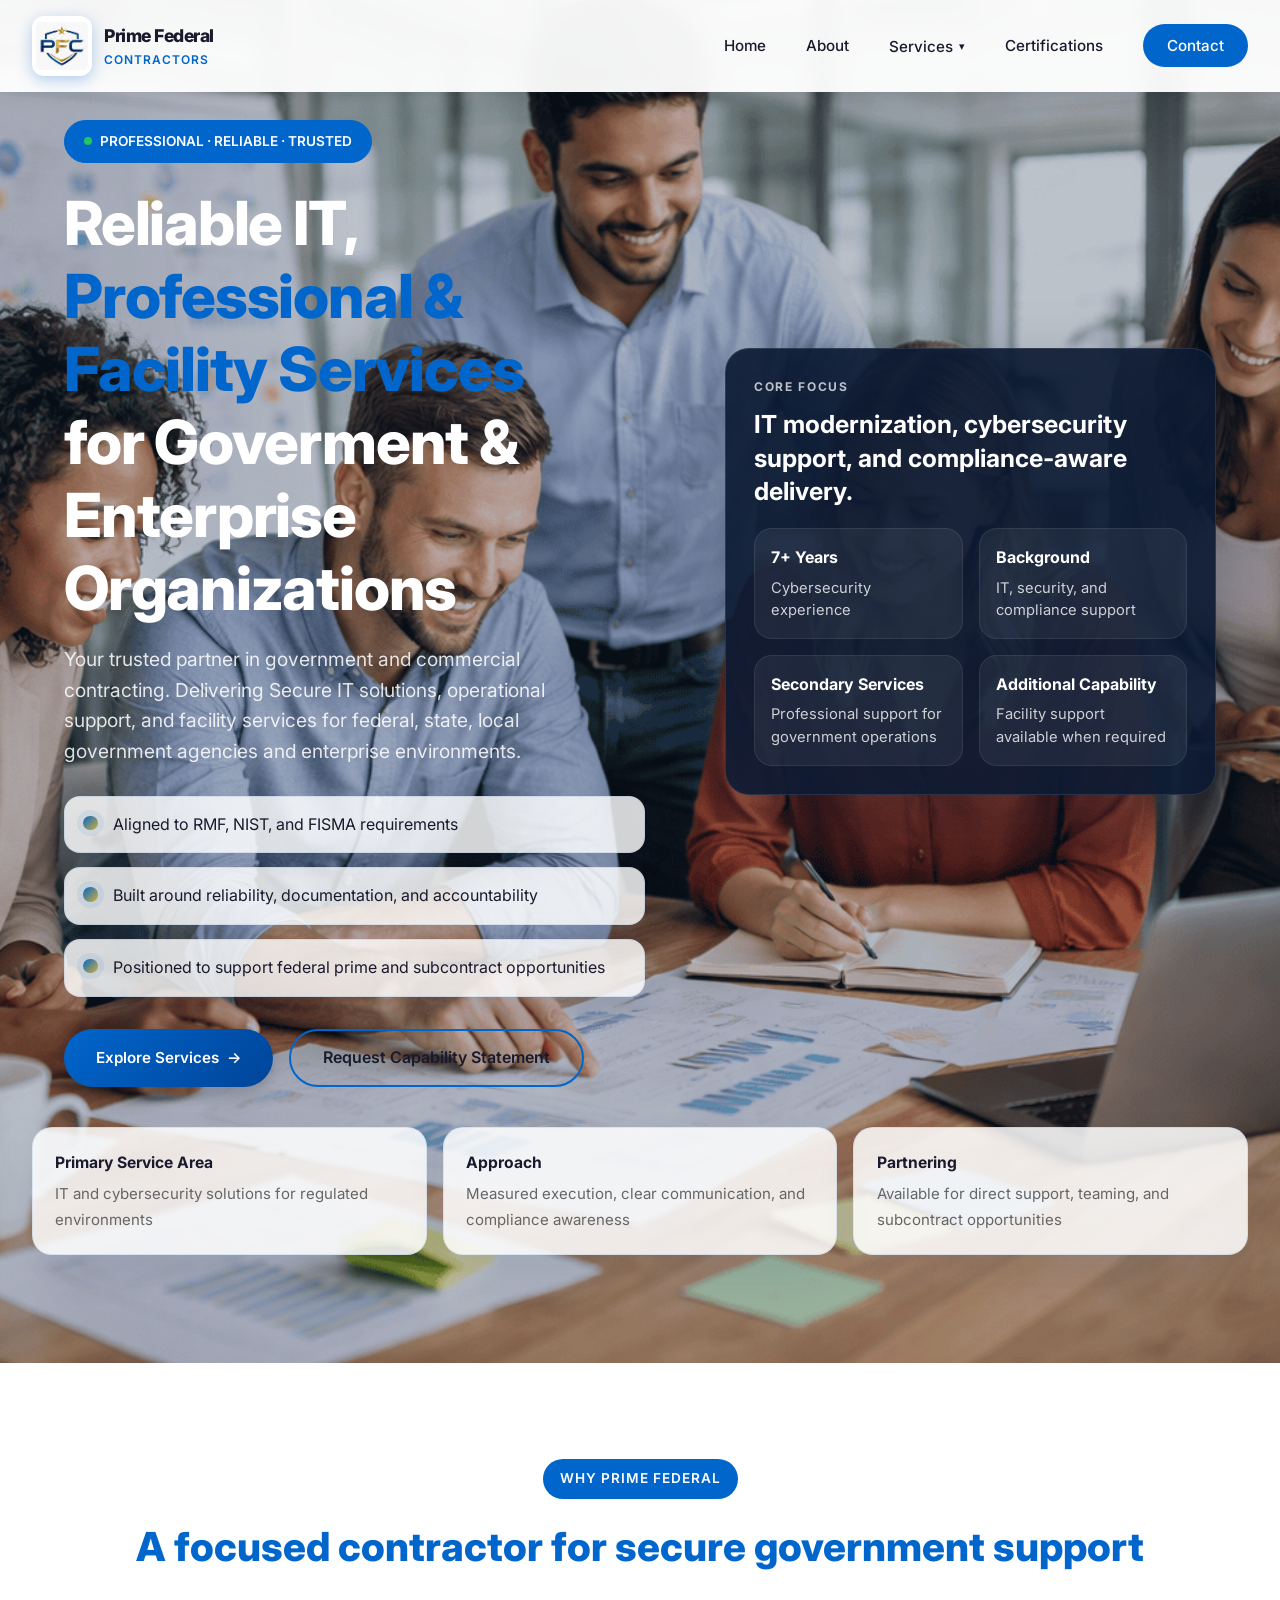
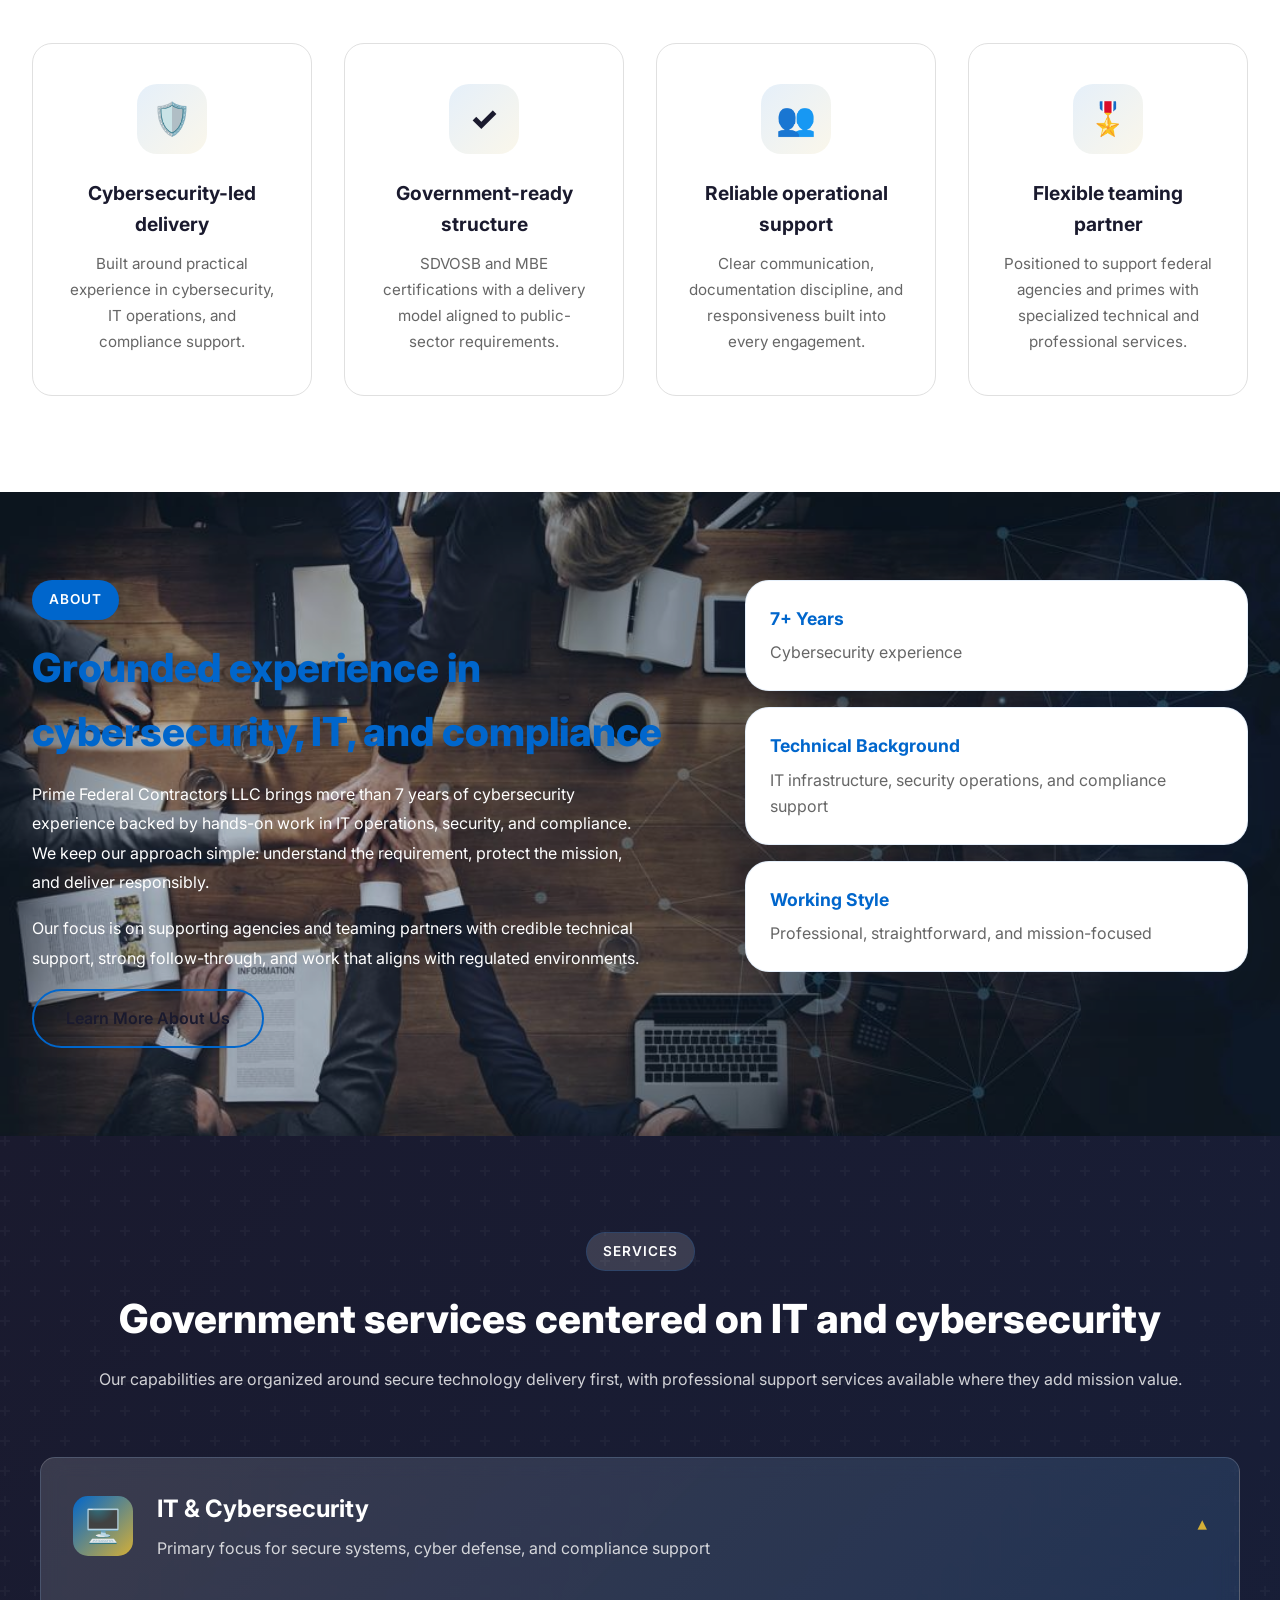
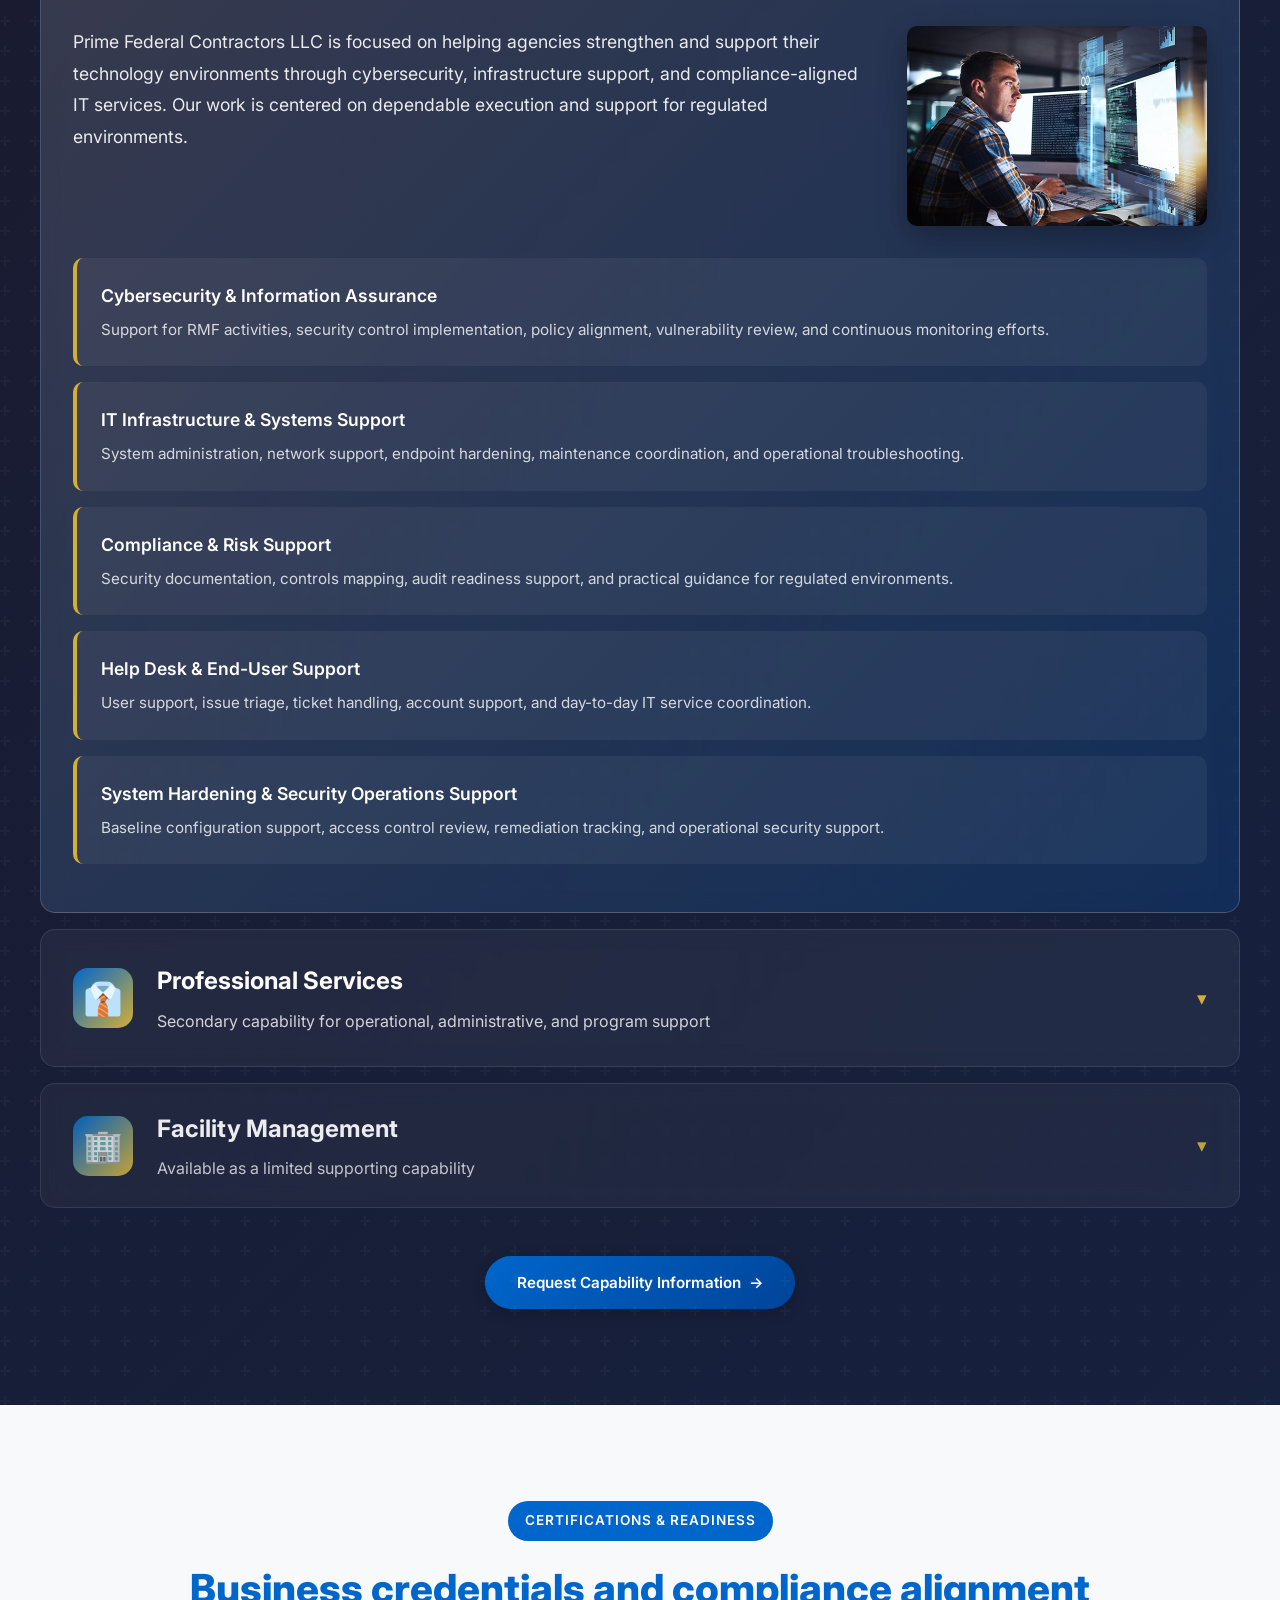
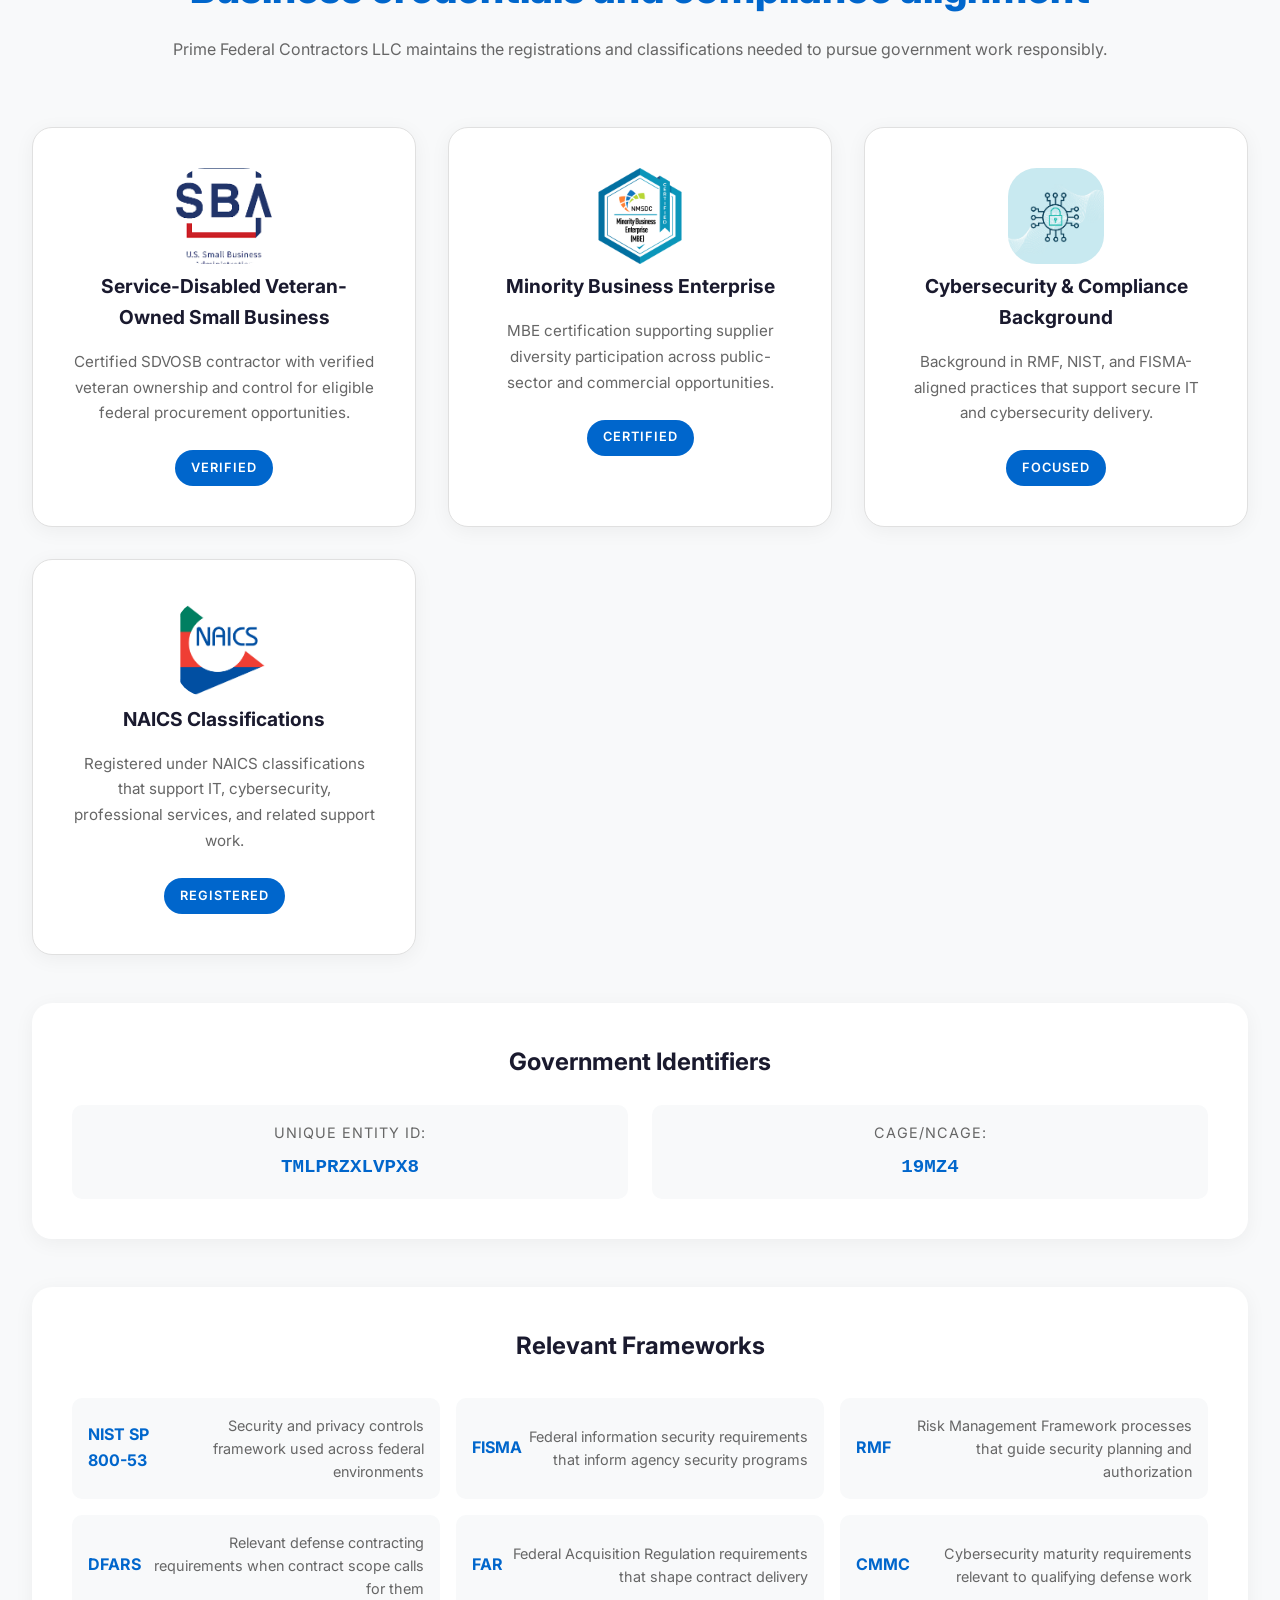
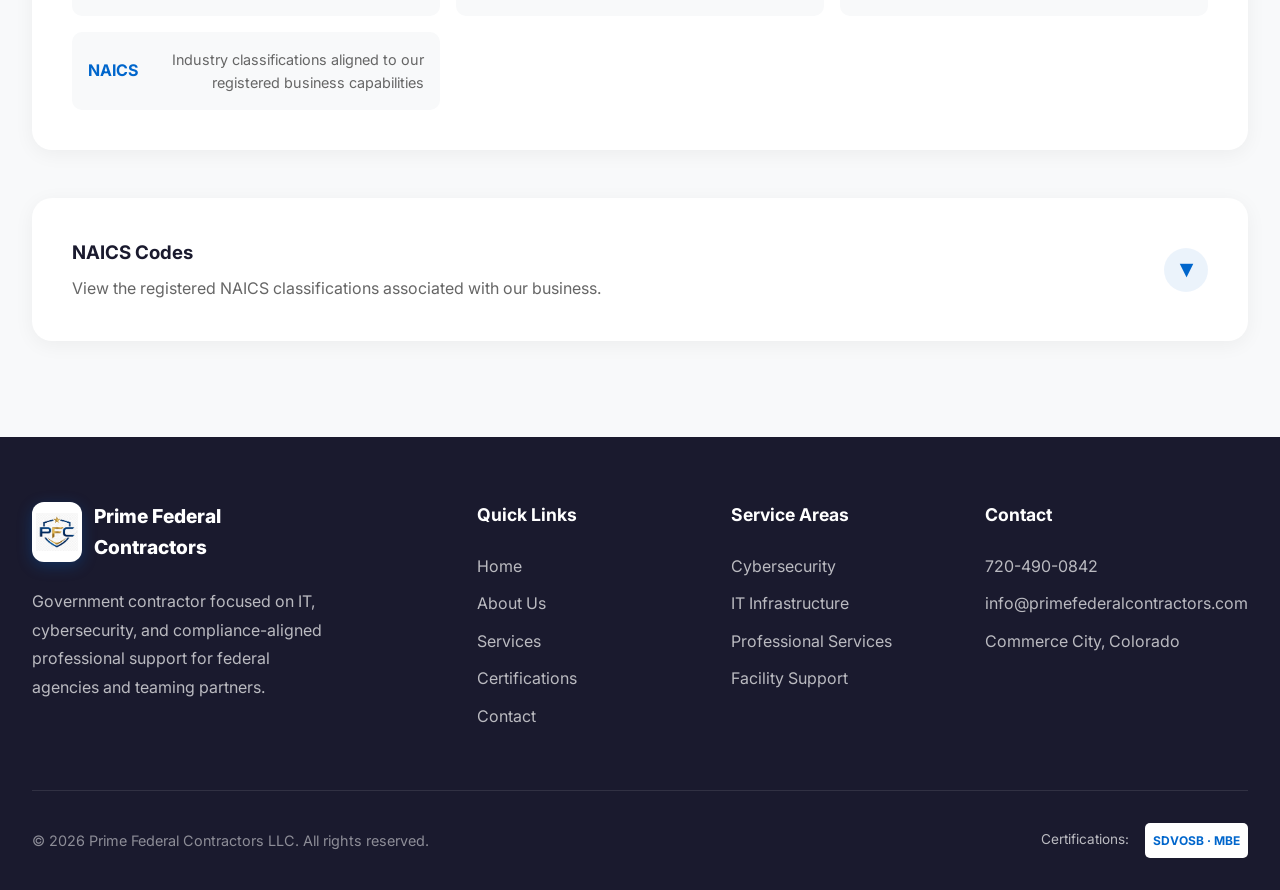
==== index.html @ 0d37d049 "adding new features and separation of syle with arrangement of the project" ====
<!DOCTYPE html>
<html lang="en">
<head>
    <meta charset="UTF-8">
    <meta name="viewport" content="width=device-width, initial-scale=1.0">
    <title>Prime Federal Contractors LLC - Government IT & Cybersecurity Solutions</title>
    <link rel="preconnect" href="https://fonts.googleapis.com">
    <link rel="preconnect" href="https://fonts.gstatic.com" crossorigin>
    <link href="https://fonts.googleapis.com/css2?family=Inter:wght@300;400;500;600;700;800&display=swap" rel="stylesheet">
    <link rel="stylesheet" href="./style/common.css">
    <link rel="stylesheet" href="./style/index.css">
    
     <!-- Open Graph Meta Tags for Prime Federal Contractors LLC -->
    <meta property="og:title" content="Prime Federal Contractors LLC - Government IT & Cybersecurity Solutions">
    <meta property="og:type" content="website">
    <meta property="og:image" content="https://primefederalcontractors.com/assets/brandlogo.jpg">
    <meta property="og:url" content="https://primefederalcontractors.com">
    <meta property="og:description" content="Prime Federal Contractors LLC provides IT, cybersecurity, professional services, and facility support for federal, state, and local agencies. SDVOSB & MBE certified.">
    <meta property="og:site_name" content="Prime Federal Contractors LLC">
    <meta property="og:image:width" content="1200">
    <meta property="og:image:height" content="630">
    <meta property="og:locale" content="en_US">
    <!-- Twitter Card Meta Tags -->
    <meta name="twitter:card" content="summary_large_image">
    <meta name="twitter:title" content="Prime Federal Contractors LLC - Government IT & Cybersecurity">
    <meta name="twitter:description" content="SDVOSB & MBE certified government contractor specializing in IT, cybersecurity, and professional services.">
    <meta name="twitter:image" content="https://primefederalcontractors.com/assets/brandlogo.jpg">

    <!-- Additional SEO Meta Tags -->
    <meta name="description" content="Prime Federal Contractors LLC provides certified IT, cybersecurity, professional services, and facility support for federal, state, and local government agencies.">
    <meta name="keywords" content="government contractor, IT services, cybersecurity, SDVOSB, MBE, federal contracting, RMF, NIST, FISMA">
    <meta name="author" content="Prime Federal Contractors LLC">
</head>
<body>
    <div class="page-loader" id="pageLoader">
        <div class="loader"></div>
    </div>

    <nav class="navbar" id="navbar">
        <div class="nav-container">
            <a href="./index.html" class="logo">
                <div class="logo-icon">
                    <img loading="lazy" src="./assets/brandlogo.jpg" alt="Prime Federal Contractors logo">
                </div>
                <div class="logo-text">
                    <span>Prime Federal</span>
                    <span>Contractors</span>
                </div>
            </a>

            <ul class="nav-links">
                <li class="nav-item"><a href="#home">Home</a></li>
                <li class="nav-item"><a href="./about.html">About</a></li>
                <li class="nav-item nav-dropdown">
                    <button class="nav-dropdown-toggle" type="button" aria-expanded="false">
                        Services
                        <span class="nav-caret">&#9662;</span>
                    </button>
                    <ul class="nav-dropdown-menu">
                        <li><a href="./it-cybersecurity-services.html">IT &amp; Cybersecurity Services</a></li>
                        <li><a href="./professional-services.html">Professional Services</a></li>
                        <li><a href="./facility-management.html">Facility Management</a></li>
                    </ul>
                </li>
                <li class="nav-item"><a href="#certifications">Certifications</a></li>
                <li class="nav-item"><a href="./contact.html" class="nav-cta">Contact</a></li>
            </ul>

            <button class="mobile-menu-btn" id="mobileMenuBtn" aria-label="Open navigation">
                <span></span>
                <span></span>
                <span></span>
            </button>
        </div>
    </nav>

    <div class="mobile-menu" id="mobileMenu">
        <a href="#home">Home</a>
        <a href="./about.html">About</a>
        <div class="mobile-menu-group">
            <button class="mobile-submenu-toggle" type="button">
                Services
                <span class="nav-caret">&#9662;</span>
            </button>
            <div class="mobile-submenu">
                <a href="./it-cybersecurity-services.html">IT &amp; Cybersecurity Services</a>
                <a href="./professional-services.html">Professional Services</a>
                <a href="./facility-management.html">Facility Management</a>
            </div>
        </div>
        <a href="#certifications">Certifications</a>
        <a href="./contact.html">Contact</a>
    </div>

    <section class="hero" id="home">
        <div class="parallax-bg"></div>
        <div class="hero-container hero-container-refined">
            <div class="hero-content">
                <!-- <div class="hero-badge">
                    <span></span>
                    SDVOSB Certified &middot; MBE
                </div> -->
                <div class="hero-badge">
                    <span></span>
                    PROFESSIONAL &middot; RELIABLE &middot; TRUSTED
                </div>

                <h1>Reliable IT, <span>Professional &amp; Facility Services</span>for Goverment &amp; Enterprise Organizations</h1>
                <p class="hero-subtitle">Your trusted partner in government and commercial contracting. Delivering Secure IT solutions, operational support, and facility services for federal, state, local government agencies and enterprise environments.</p>

                <ul class="hero-proof-list">
                    <li>Aligned to RMF, NIST, and FISMA requirements</li>
                    <li>Built around reliability, documentation, and accountability</li>
                    <li>Positioned to support federal prime and subcontract opportunities</li>
                </ul>

                <div class="hero-buttons">
                    <a href="#services" class="btn-primary">
                        Explore Services
                        <span>&rarr;</span>
                    </a>
                    <a href="./contact.html" class="btn-secondary">Request Capability Statement</a>
                </div>
            </div>

            <div class="hero-images hero-panel-shell">
                <!-- <img loading="lazy" src="./assets/professional_colaboration.png" alt="Prime Federal Contractors team collaboration" class="hero-image-main"> -->
                <div class="hero-brief-card animate-on-scroll delay-2">
                    <p class="hero-card-eyebrow">Core Focus</p>
                    <h3>IT modernization, cybersecurity support, and compliance-aware delivery.</h3>
                    <div class="hero-brief-grid">
                        <div class="hero-brief-item">
                            <strong>7+ Years</strong>
                            <span>Cybersecurity experience</span>
                        </div>
                        <div class="hero-brief-item">
                            <strong>Background</strong>
                            <span>IT, security, and compliance support</span>
                        </div>
                        <div class="hero-brief-item">
                            <strong>Secondary Services</strong>
                            <span>Professional support for government operations</span>
                        </div>
                        <div class="hero-brief-item">
                            <strong>Additional Capability</strong>
                            <span>Facility support available when required</span>
                        </div>
                    </div>
                </div>
            </div>
        </div>

        <div class="hero-highlights animate-on-scroll">
            <div class="highlight-card">
                <strong>Primary Service Area</strong>
                <span>IT and cybersecurity solutions for regulated environments</span>
            </div>
            <div class="highlight-card">
                <strong>Approach</strong>
                <span>Measured execution, clear communication, and compliance awareness</span>
            </div>
            <div class="highlight-card">
                <strong>Partnering</strong>
                <span>Available for direct support, teaming, and subcontract opportunities</span>
            </div>
        </div>
    </section>

    <!-- Why Choose Us Section -->
      <section class="why-us" id="why-us">
        <div class="section-container">
            <div class="section-header animate-on-scroll">
                <span class="section-tag">Why Prime Federal</span>
                <h2 class="section-title">A focused contractor for secure government support</h2>
            </div>

            <div class="features-grid">
                <div class="feature-card animate-on-scroll delay-1">
                    <div class="feature-icon"><div class="myicons">🛡️</div></div>
                    <h3>Cybersecurity-led delivery</h3>
                    <p>Built around practical experience in cybersecurity, IT operations, and compliance support.</p>
                </div>

                <div class="feature-card animate-on-scroll delay-2">
                    <div class="feature-icon"><div class="myicons">✓</div></div>
                    <h3>Government-ready structure</h3>
                    <p>SDVOSB and MBE certifications with a delivery model aligned to public-sector requirements.</p>
                </div>

                <div class="feature-card animate-on-scroll delay-3">
                    <div class="feature-icon"><div class="myicons">👥</div></div>
                    <h3>Reliable operational support</h3>
                    <p>Clear communication, documentation discipline, and responsiveness built into every engagement.</p>
                </div>

                <div class="feature-card animate-on-scroll delay-4">
                    <div class="feature-icon"><div class="myicons">🎖️</div></div>
                    <h3>Flexible teaming partner</h3>
                    <p>Positioned to support federal agencies and primes with specialized technical and professional services.</p>
                </div>
            </div>
        </div>
    </section>

    <section class="home-about" id="about">
        <div class="section-container home-about-grid">
            <div class="home-about-copy animate-on-scroll">
                <span class="section-tag">About</span>
                <h2 class="section-title">Grounded experience in cybersecurity, IT, and compliance</h2>
                <p>Prime Federal Contractors LLC brings more than 7 years of cybersecurity experience backed by hands-on work in IT operations, security, and compliance. We keep our approach simple: understand the requirement, protect the mission, and deliver responsibly.</p>
                <p>Our focus is on supporting agencies and teaming partners with credible technical support, strong follow-through, and work that aligns with regulated environments.</p>
                <div class="page-hero-actions">
                    <a href="./about.html" class="btn-secondary">Learn More About Us</a>
                </div>
            </div>
            <div class="home-about-cards animate-on-scroll delay-2">
                <div class="home-about-card">
                    <strong>7+ Years</strong>
                    <span>Cybersecurity experience</span>
                </div>
                <div class="home-about-card">
                    <strong>Technical Background</strong>
                    <span>IT infrastructure, security operations, and compliance support</span>
                </div>
                <div class="home-about-card">
                    <strong>Working Style</strong>
                    <span>Professional, straightforward, and mission-focused</span>
                </div>
            </div>
        </div>
    </section>

    <section class="services" id="services">
        <div class="section-container">
            <div class="section-header animate-on-scroll">
                <span class="section-tag" style="background: rgba(255,255,255,0.15); color: white;">Services</span>
                <h2 class="section-title">Government services centered on IT and cybersecurity</h2>
                <p style="color: rgba(255,255,255,0.8); margin-top: 1rem;">Our capabilities are organized around secure technology delivery first, with professional support services available where they add mission value.</p>
            </div>

            <div class="services-accordion">
                <div class="service-category active service-category-primary">
                    <div class="service-header" onclick="toggleService(this)">
                        <div class="service-icon"><div class="myicons">🖥️</div></div>
                        <div class="service-title-info">
                            <h3>IT &amp; Cybersecurity</h3>
                            <p>Primary focus for secure systems, cyber defense, and compliance support</p>
                        </div>
                        <div class="service-arrow">&#9662;</div>
                    </div>
                    <div class="service-content">
                        <div class="service-overview">
                            <p>Prime Federal Contractors LLC is focused on helping agencies strengthen and support their technology environments through cybersecurity, infrastructure support, and compliance-aligned IT services. Our work is centered on dependable execution and support for regulated environments.</p>
                            <img loading="lazy" src="./assets/IT_and_cybersecurity.jpg" alt="IT and cybersecurity collaboration" class="service-image">
                        </div>
                        <div class="sub-services">
                            <div class="sub-service">
                                <h4>Cybersecurity &amp; Information Assurance</h4>
                                <p>Support for RMF activities, security control implementation, policy alignment, vulnerability review, and continuous monitoring efforts.</p>
                            </div>
                            <div class="sub-service">
                                <h4>IT Infrastructure &amp; Systems Support</h4>
                                <p>System administration, network support, endpoint hardening, maintenance coordination, and operational troubleshooting.</p>
                            </div>
                            <div class="sub-service">
                                <h4>Compliance &amp; Risk Support</h4>
                                <p>Security documentation, controls mapping, audit readiness support, and practical guidance for regulated environments.</p>
                            </div>
                            <div class="sub-service">
                                <h4>Help Desk &amp; End-User Support</h4>
                                <p>User support, issue triage, ticket handling, account support, and day-to-day IT service coordination.</p>
                            </div>
                            <div class="sub-service">
                                <h4>System Hardening &amp; Security Operations Support</h4>
                                <p>Baseline configuration support, access control review, remediation tracking, and operational security support.</p>
                            </div>
                        </div>
                    </div>
                </div>

                <div class="service-category">
                    <div class="service-header" onclick="toggleService(this)">
                        <div class="service-icon"><div class="myicons">👔</div></div>
                        <div class="service-title-info">
                            <h3>Professional Services</h3>
                            <p>Secondary capability for operational, administrative, and program support</p>
                        </div>
                        <div class="service-arrow">&#9662;</div>
                    </div>
                    <div class="service-content">
                        <div class="service-overview">
                            <p>Professional services remain part of our offering where they support technology programs, contract performance, and agency operations.</p>
                            <img loading="lazy" src="./assets/ProfessionalServicesCareer.jpg" alt="Professional services support" class="service-image">
                        </div>
                        <div class="sub-services">
                            <div class="sub-service">
                                <h4>Administrative Support Services</h4>
                                <p>Documentation support, records coordination, workflow administration, and day-to-day contract support tasks.</p>
                            </div>
                            <div class="sub-service">
                                <h4>Program &amp; Project Management</h4>
                                <p>Schedule coordination, status reporting, meeting support, and program administration aligned to contract requirements.</p>
                            </div>
                            <div class="sub-service">
                                <h4>Technical Consulting</h4>
                                <p>Practical advisory support for IT planning, process improvement, and cybersecurity-related operational needs.</p>
                            </div>
                            <div class="sub-service">
                                <h4>Workforce Support</h4>
                                <p>Support and augmentation for administrative, technical, and program support roles as needed.</p>
                            </div>
                        </div>
                    </div>
                </div>

                <div class="service-category service-category-tertiary">
                    <div class="service-header" onclick="toggleService(this)">
                        <div class="service-icon"><div class="myicons">🏢</div></div>
                        <div class="service-title-info">
                            <h3>Facility Management</h3>
                            <p>Available as a limited supporting capability</p>
                        </div>
                        <div class="service-arrow">&#9662;</div>
                    </div>
                    <div class="service-content">
                        <div class="service-overview">
                            <p>Facility support is offered on a limited basis for contracts that require supplemental building or site support alongside broader operational work.</p>
                            <img loading="lazy" src="./assets/facility_management.jpg" alt="Facility support coordination" class="service-image">
                        </div>
                        <div class="sub-services">
                            <div class="sub-service">
                                <h4>General Facility Support</h4>
                                <p>Routine support services, coordination tasks, and basic operational assistance tied to facility needs.</p>
                            </div>
                            <div class="sub-service">
                                <h4>Site Services Coordination</h4>
                                <p>Support for scheduling, vendor coordination, and recurring service activities when required by contract scope.</p>
                            </div>
                            <div class="sub-service">
                                <h4>Operational Readiness Support</h4>
                                <p>Limited facility-related support intended to complement broader government operations requirements.</p>
                            </div>
                        </div>
                    </div>
                </div>
            </div>

            <div class="services-cta">
                <a href="./contact.html" class="btn-primary">
                    Request Capability Information
                    <span>&rarr;</span>
                </a>
            </div>
        </div>
    </section>

    <section class="certifications" id="certifications">
        <div class="section-container">
            <div class="section-header animate-on-scroll">
                <span class="section-tag">Certifications &amp; Readiness</span>
                <h2 class="section-title">Business credentials and compliance alignment</h2>
                <p style="color: var(--text-light); margin-top: 1rem;">Prime Federal Contractors LLC maintains the registrations and classifications needed to pursue government work responsibly.</p>
            </div>

            <div class="certifications-grid">
                <div class="certification-card animate-on-scroll delay-1">
                    <img class="icon_image" src="./assets/images.png" alt="cybersecurity" loading="lazy">
                    <h3>Service-Disabled Veteran-Owned Small Business</h3>
                    <p>Certified SDVOSB contractor with verified veteran ownership and control for eligible federal procurement opportunities.</p>
                    <div class="cert-badge">Verified</div>
                </div>

                <div class="certification-card animate-on-scroll delay-2">
                    <img class="icon_image" src="./assets/Certification-Badge.png" alt="cybersecurity" loading="lazy">
                    <h3>Minority Business Enterprise</h3>
                    <p>MBE certification supporting supplier diversity participation across public-sector and commercial opportunities.</p>
                    <div class="cert-badge">Certified</div>
                </div>

                <div class="certification-card animate-on-scroll delay-3">
                    <img class="icon_image" src="./assets/Card_cybersecurity.jpg" alt="cybersecurity" loading="lazy">
                    <h3>Cybersecurity &amp; Compliance Background</h3>
                    <p>Background in RMF, NIST, and FISMA-aligned practices that support secure IT and cybersecurity delivery.</p>
                    <div class="cert-badge">Focused</div>
                </div>

                <div class="certification-card animate-on-scroll delay-4">
                    <img class="icon_image" src="./assets/US-NAICS-Logo.jpg" alt="NAICS Logo" loading="lazy">
                    <h3>NAICS Classifications</h3>
                    <p>Registered under NAICS classifications that support IT, cybersecurity, professional services, and related support work.</p>
                    <div class="cert-badge">Registered</div>
                </div>
            </div>

            <div class="identifiers-section">
                <h3>Government Identifiers</h3>
                <div class="identifiers-grid">
                    <div class="identifier-item">
                        <span class="identifier-label">Unique Entity ID:</span>
                        <span class="identifier-value">TMLPRZXLVPX8</span>
                    </div>
                    <div class="identifier-item">
                        <span class="identifier-label">CAGE/NCAGE:</span>
                        <span class="identifier-value">19MZ4</span>
                    </div>
                </div>
            </div>

            <div class="compliance-standards">
                <h3>Relevant Frameworks</h3>
                <div class="standards-list">
                    <div class="standard-item">
                        <span class="standard-name">NIST SP 800-53</span>
                        <span class="standard-desc">Security and privacy controls framework used across federal environments</span>
                    </div>
                    <div class="standard-item">
                        <span class="standard-name">FISMA</span>
                        <span class="standard-desc">Federal information security requirements that inform agency security programs</span>
                    </div>
                    <div class="standard-item">
                        <span class="standard-name">RMF</span>
                        <span class="standard-desc">Risk Management Framework processes that guide security planning and authorization</span>
                    </div>
                    <div class="standard-item">
                        <span class="standard-name">DFARS</span>
                        <span class="standard-desc">Relevant defense contracting requirements when contract scope calls for them</span>
                    </div>
                    <div class="standard-item">
                        <span class="standard-name">FAR</span>
                        <span class="standard-desc">Federal Acquisition Regulation requirements that shape contract delivery</span>
                    </div>
                    <div class="standard-item">
                        <span class="standard-name">CMMC</span>
                        <span class="standard-desc">Cybersecurity maturity requirements relevant to qualifying defense work</span>
                    </div>
                    <div class="standard-item">
                        <span class="standard-name">NAICS</span>
                        <span class="standard-desc">Industry classifications aligned to our registered business capabilities</span>
                    </div>
                </div>
            </div>

            <details class="naics-accordion">
                <summary>
                    <div class="naics-summary-text">
                        <h3>NAICS Codes</h3>
                        <p>View the registered NAICS classifications associated with our business.</p>
                    </div>
                    <span class="naics-chevron">&#9662;</span>
                </summary>
                <div class="naics-list">
                    <div class="naics-item">541511 - Custom Computer Programming Services</div>
                    <div class="naics-item">541512 - Computer Systems Design Services</div>
                    <div class="naics-item">541513 - Computer Facilities Management Services</div>
                    <div class="naics-item">541519 - Other Computer Related Services</div>
                    <div class="naics-item">541611 - Administrative Management Consulting</div>
                    <div class="naics-item">561210 - Facilities Support Services</div>
                    <div class="naics-item">561720 - Janitorial Services</div>
                    <div class="naics-item">561730 - Landscaping Services</div>
                </div>
            </details>
        </div>
    </section>

    <footer class="footer">
        <div class="footer-grid">
            <div class="footer-brand">
                <div class="footer-logo">
                    <div class="footer-logo-icon">
                        <div class="logo-icon">
                            <img loading="lazy" src="./assets/brandlogo.jpg" alt="Prime Federal Contractors logo">
                        </div>
                    </div>
                    <span class="footer-logo-text">Prime Federal Contractors</span>
                </div>
                <p>Government contractor focused on IT, cybersecurity, and compliance-aligned professional support for federal agencies and teaming partners.</p>
            </div>

            <div class="footer-column">
                <h4>Quick Links</h4>
                <ul class="footer-links">
                    <li><a href="#home">Home</a></li>
                    <li><a href="./about.html">About Us</a></li>
                    <li><a href="#services">Services</a></li>
                    <li><a href="#certifications">Certifications</a></li>
                    <li><a href="./contact.html">Contact</a></li>
                </ul>
            </div>

            <div class="footer-column">
                <h4>Service Areas</h4>
                <ul class="footer-links">
                    <li><a href="#services">Cybersecurity</a></li>
                    <li><a href="#services">IT Infrastructure</a></li>
                    <li><a href="#services">Professional Services</a></li>
                    <li><a href="#services">Facility Support</a></li>
                </ul>
            </div>

            <div class="footer-column">
                <h4>Contact</h4>
                <ul class="footer-links">
                    <li><a href="tel:+17204900842">720-490-0842</a></li>
                    <li><a href="mailto:info@primefederalcontractors.com">info@primefederalcontractors.com</a></li>
                    <li><a href="#">Commerce City, Colorado</a></li>
                </ul>
            </div>
        </div>

        <div class="footer-bottom">
            <p>&copy; 2026 Prime Federal Contractors LLC. All rights reserved.</p>
            <div class="footer-certifications">
                <span style="color: rgba(255,255,255,0.7); font-size: 0.85rem;">Certifications:</span>
                <div style="background: white; padding: 0.5rem; border-radius: 5px; color: var(--primary-blue); font-weight: 700; font-size: 0.75rem;">
                    SDVOSB &middot; MBE
                </div>
            </div>
        </div>
    </footer>

    <script src="./js/app.js"></script>
</body>
</html>
---- style/common.css ----
* {
    margin: 0;
    padding: 0;
    box-sizing: border-box;
}

:root {
    --primary-blue: #0066cc;
    --dark-blue: #004499;
    --accent-gold: #d4af37;
    --dark-bg: #1a1a2e;
    --text-dark: #1a1a2e;
    --text-light: #666;
    --white: #ffffff;
    --light-gray: #f8f9fa;
    --border-gray: #e0e0e0;
}

html {
    scroll-behavior: smooth;
}

body {
    font-family: "Inter", sans-serif;
    color: var(--text-dark);
    line-height: 1.6;
    overflow-x: hidden;
    min-height: 100vh;
    background: var(--light-gray);
}

::-webkit-scrollbar {
    width: 12px;
}

::-webkit-scrollbar-track {
    background: var(--light-gray);
}

::-webkit-scrollbar-thumb {
    background: linear-gradient(180deg, var(--primary-blue), var(--dark-blue));
    border-radius: 6px;
    border: 2px solid var(--light-gray);
}

::-webkit-scrollbar-thumb:hover {
    background: linear-gradient(180deg, var(--dark-blue), var(--primary-blue));
}

@keyframes fadeInUp {
    from {
        opacity: 0;
        transform: translateY(30px);
    }

    to {
        opacity: 1;
        transform: translateY(0);
    }
}

@keyframes fadeInLeft {
    from {
        opacity: 0;
        transform: translateX(-30px);
    }

    to {
        opacity: 1;
        transform: translateX(0);
    }
}

@keyframes fadeInRight {
    from {
        opacity: 0;
        transform: translateX(30px);
    }

    to {
        opacity: 1;
        transform: translateX(0);
    }
}

@keyframes scaleIn {
    from {
        opacity: 0;
        transform: scale(0.9);
    }

    to {
        opacity: 1;
        transform: scale(1);
    }
}

@keyframes float {
    0%,
    100% {
        transform: translateY(0);
    }

    50% {
        transform: translateY(-10px);
    }
}

@keyframes pulse {
    0%,
    100% {
        transform: scale(1);
        opacity: 1;
    }

    50% {
        transform: scale(1.15);
        opacity: 0.75;
    }
}

@keyframes slideIn {
    from {
        width: 0;
    }

    to {
        width: 100%;
    }
}

@keyframes rotateIn {
    from {
        opacity: 0;
        transform: rotate(-10deg) scale(0.8);
    }

    to {
        opacity: 1;
        transform: rotate(0) scale(1);
    }
}

@keyframes shimmer {
    0% {
        background-position: -1000px 0;
    }

    100% {
        background-position: 1000px 0;
    }
}

@keyframes countUp {
    from {
        opacity: 0;
        transform: translateY(20px);
    }

    to {
        opacity: 1;
        transform: translateY(0);
    }
}

@keyframes spin {
    to {
        transform: rotate(360deg);
    }
}

.animate-on-scroll {
    opacity: 0;
    transform: translateY(30px);
    transition: all 0.8s cubic-bezier(0.4, 0, 0.2, 1);
}

.animate-on-scroll.visible {
    opacity: 1;
    transform: translateY(0);
}

.delay-1 {
    transition-delay: 0.1s;
}

.delay-2 {
    transition-delay: 0.2s;
}

.delay-3 {
    transition-delay: 0.3s;
}

.delay-4 {
    transition-delay: 0.4s;
}

.navbar {
    position: fixed;
    top: 0;
    left: 0;
    right: 0;
    z-index: 1000;
    background: rgba(255, 255, 255, 0.95);
    backdrop-filter: blur(10px);
    box-shadow: 0 2px 20px rgba(0, 0, 0, 0.1);
    transition: all 0.3s ease;
}

.navbar.scrolled {
    padding: 0.5rem 0;
    box-shadow: 0 4px 30px rgba(0, 0, 0, 0.15);
}

.nav-container {
    max-width: 1400px;
    margin: 0 auto;
    padding: 1rem 2rem;
    display: flex;
    justify-content: space-between;
    align-items: center;
}

.logo {
    display: flex;
    align-items: center;
    gap: 0.75rem;
    text-decoration: none;
    animation: fadeInLeft 0.8s ease;
}

.logo-icon {
    width: 60px;
    height: 60px;
    display: flex;
    align-items: center;
    justify-content: center;
    box-shadow: 0 4px 15px rgba(0, 102, 204, 0.3);
    transition: transform 0.3s ease;
    position: relative;
    overflow: hidden;
    border-radius: 12px;
    background: white;
    padding: 4px;
}

.logo-icon img {
    width: 100%;
    height: 100%;
    object-fit: contain;
    border-radius: 8px;
}

.logo:hover .logo-icon {
    transform: rotate(10deg) scale(1.1);
}

.logo-text {
    display: flex;
    flex-direction: column;
}

.logo-text span:first-child {
    font-weight: 800;
    font-size: 1.1rem;
    color: var(--text-dark);
    letter-spacing: -0.5px;
}

.logo-text span:last-child {
    font-size: 0.75rem;
    color: var(--primary-blue);
    font-weight: 600;
    text-transform: uppercase;
    letter-spacing: 1px;
}

.nav-links {
    display: flex;
    gap: 2.5rem;
    list-style: none;
    align-items: center;
}

.nav-links a {
    text-decoration: none;
    color: var(--text-dark);
    font-weight: 500;
    font-size: 0.95rem;
    position: relative;
    padding: 0.5rem 0;
    transition: color 0.3s ease;
}

.nav-links a::after {
    content: "";
    position: absolute;
    bottom: 0;
    left: 0;
    width: 0;
    height: 2px;
    background: var(--primary-blue);
    transition: width 0.3s ease;
}

.nav-links a:hover {
    color: var(--primary-blue);
}

.nav-links a:hover::after {
    width: 100%;
}

.nav-item {
    position: relative;
}

.nav-dropdown {
    display: flex;
    align-items: center;
    padding-bottom: 0.75rem;
    margin-bottom: -0.75rem;
}

.nav-dropdown::after {
    content: "";
    position: absolute;
    top: 100%;
    left: -0.75rem;
    right: -0.75rem;
    height: 1rem;
}

.nav-dropdown-toggle {
    background: none;
    border: none;
    color: var(--text-dark);
    font-weight: 500;
    font-size: 0.95rem;
    padding: 0.5rem 0;
    cursor: pointer;
    display: inline-flex;
    align-items: center;
    gap: 0.4rem;
    transition: color 0.3s ease;
    font-family: inherit;
}

.nav-dropdown-toggle:hover,
.nav-dropdown:hover .nav-dropdown-toggle,
.nav-dropdown.open .nav-dropdown-toggle {
    color: var(--primary-blue);
}

.nav-caret {
    font-size: 0.7rem;
    transition: transform 0.3s ease;
}

.nav-dropdown:hover .nav-caret,
.nav-dropdown:focus-within .nav-caret,
.nav-dropdown.open .nav-caret {
    transform: rotate(180deg);
}

.nav-dropdown-menu {
    position: absolute;
    top: calc(100% + 0.3rem);
    left: 50%;
    transform: translateX(-50%) translateY(8px);
    min-width: 270px;
    background: rgba(255, 255, 255, 0.98);
    backdrop-filter: blur(14px);
    border: 1px solid rgba(0, 102, 204, 0.12);
    border-radius: 18px;
    box-shadow: 0 24px 60px rgba(15, 33, 62, 0.14);
    padding: 0.65rem;
    list-style: none;
    opacity: 0;
    visibility: hidden;
    pointer-events: none;
    transition: opacity 0.25s ease, transform 0.25s ease, visibility 0.25s ease;
    z-index: 1001;
}

.nav-dropdown-menu::before {
    content: "";
    position: absolute;
    top: -8px;
    left: 50%;
    width: 16px;
    height: 16px;
    background: rgba(255, 255, 255, 0.98);
    border-top: 1px solid rgba(0, 102, 204, 0.12);
    border-left: 1px solid rgba(0, 102, 204, 0.12);
    transform: translateX(-50%) rotate(45deg);
}

.nav-dropdown:hover .nav-dropdown-menu,
.nav-dropdown:focus-within .nav-dropdown-menu,
.nav-dropdown.open .nav-dropdown-menu {
    opacity: 1;
    visibility: visible;
    pointer-events: auto;
    transform: translateX(-50%) translateY(0);
}

.nav-dropdown-menu li {
    margin: 0;
}

.nav-dropdown-menu a {
    display: block;
    padding: 0.9rem 1rem;
    border-radius: 12px;
    color: var(--text-dark);
    font-weight: 600;
    text-decoration: none;
    transition: background 0.25s ease, color 0.25s ease, transform 0.25s ease;
}

.nav-dropdown-menu a::after {
    display: none;
}

.nav-dropdown-menu a:hover,
.nav-dropdown-menu a:focus-visible {
    background: rgba(0, 102, 204, 0.08);
    color: var(--primary-blue);
    transform: translateX(4px);
}

.nav-cta {
    background: var(--primary-blue);
    color: white !important;
    padding: 0.75rem 1.5rem !important;
    border-radius: 50px;
    transition: all 0.3s ease !important;
}

.nav-cta::after {
    display: none !important;
}

.nav-cta:hover {
    background: var(--dark-blue);
    transform: translateY(-2px);
    box-shadow: 0 4px 15px rgba(0, 102, 204, 0.4);
}

.mobile-menu-btn {
    display: none;
    flex-direction: column;
    gap: 5px;
    background: none;
    border: none;
    cursor: pointer;
    padding: 5px;
}

.mobile-menu-btn span {
    width: 25px;
    height: 2px;
    background: var(--text-dark);
    transition: all 0.3s ease;
}

.mobile-menu {
    position: fixed;
    top: 78px;
    left: 0;
    right: 0;
    z-index: 999;
    background: rgba(255, 255, 255, 0.98);
    backdrop-filter: blur(15px);
    display: none;
    flex-direction: column;
    box-shadow: 0 10px 40px rgba(0, 0, 0, 0.08);
}

.mobile-menu.open {
    display: flex;
}

.mobile-menu a {
    padding: 1rem 2rem;
    color: var(--text-dark);
    font-weight: 600;
    border-bottom: 1px solid rgba(0, 0, 0, 0.06);
    transition: background 0.2s ease, color 0.2s ease;
    text-decoration: none;
}

.mobile-menu a:hover {
    background: rgba(0, 102, 204, 0.06);
    color: var(--primary-blue);
}

.mobile-menu-group {
    border-bottom: 1px solid rgba(0, 0, 0, 0.06);
    padding-bottom: 0.35rem;
}

.mobile-submenu-toggle {
    width: 100%;
    padding: 1rem 2rem;
    background: none;
    border: none;
    color: var(--text-dark);
    font-weight: 600;
    font-size: 1rem;
    font-family: inherit;
    display: flex;
    align-items: center;
    justify-content: space-between;
    cursor: pointer;
    transition: background 0.2s ease, color 0.2s ease;
}

.mobile-submenu-toggle:hover,
.mobile-menu-group.open .mobile-submenu-toggle {
    background: rgba(0, 102, 204, 0.05);
    color: var(--primary-blue);
}

.mobile-submenu-toggle .nav-caret {
    font-size: 0.8rem;
}

.mobile-menu-group.open .mobile-submenu-toggle .nav-caret {
    transform: rotate(180deg);
}

.mobile-submenu {
    display: none;
    padding: 0.4rem 1rem 0.25rem;
    background: rgba(0, 102, 204, 0.03);
}

.mobile-menu-group.open .mobile-submenu {
    display: block;
}

.mobile-submenu a {
    display: block;
    margin-top: 0.45rem;
    padding: 0.9rem 1rem 0.9rem 1.2rem;
    font-weight: 600;
    border-bottom: none;
    border-radius: 14px;
    background: rgba(255, 255, 255, 0.92);
    border: 1px solid rgba(0, 102, 204, 0.08);
    box-shadow: 0 10px 24px rgba(17, 38, 70, 0.06);
}

.mobile-submenu a:hover {
    background: white;
    transform: translateX(3px);
}

.btn-primary {
    background: linear-gradient(135deg, var(--primary-blue), var(--dark-blue));
    color: white;
    padding: 0.9rem 2rem;
    border-radius: 50px;
    text-decoration: none;
    font-weight: 600;
    display: inline-flex;
    align-items: center;
    gap: 0.5rem;
    transition: all 0.3s ease;
    box-shadow: 0 4px 15px rgba(0, 0, 0, 0.2);
    border: none;
    cursor: pointer;
    font-size: 0.95rem;
}

.btn-primary:hover {
    transform: translateY(-3px);
    box-shadow: 0 8px 25px rgba(0, 0, 0, 0.3);
    background: linear-gradient(135deg, var(--dark-blue), var(--primary-blue));
}

.btn-secondary {
    background: transparent;
    color: var(--text-dark);
    padding: 0.9rem 2rem;
    border-radius: 50px;
    text-decoration: none;
    font-weight: 600;
    display: inline-flex;
    align-items: center;
    gap: 0.5rem;
    transition: all 0.3s ease;
    border: 2px solid var(--primary-blue);
}

.btn-secondary:hover {
    border-color: var(--white);
    color: var(--primary-blue);
    transform: translateY(-3px);
}

.section-container {
    max-width: 1400px;
    margin: 0 auto;
}

.section-header {
    text-align: center;
    margin-bottom: 4rem;
    animation: fadeInUp 0.8s ease;
}

.section-tag {
    display: inline-block;
    background: var(--primary-blue);
    color: var(--white);
    padding: 0.5rem 1rem;
    border-radius: 50px;
    font-size: 0.85rem;
    font-weight: 600;
    text-transform: uppercase;
    letter-spacing: 1px;
    margin-bottom: 1rem;
    border: 1px solid rgba(0, 102, 204, 0.2);
}

.section-title {
    font-size: 2.5rem;
    font-weight: 800;
    color: var(--primary-blue);
    margin-bottom: 1rem;
}

.myicons {
    font-size: 2rem;
}

.icon_image {
    width: 6rem;
    height: 6rem;
    border-radius: 30%;
    object-fit: cover;
    display: inline-flex;
    align-items: center;
    justify-content: center;
}

.footer {
    background: var(--dark-bg);
    color: white;
    padding: 4rem 2rem 2rem;
}

.footer-grid {
    max-width: 1400px;
    margin: 0 auto 3rem;
    display: grid;
    grid-template-columns: 2fr 1fr 1fr 1fr;
    gap: 4rem;
}

.footer-brand {
    max-width: 300px;
}

.footer-logo {
    display: flex;
    align-items: center;
    gap: 0.75rem;
    margin-bottom: 1.5rem;
}

.footer-logo-icon {
    width: 50px;
    height: 50px;
    display: flex;
    align-items: center;
    justify-content: center;
    border-radius: 10px;
    background: linear-gradient(135deg, var(--primary-blue), var(--dark-blue));
    transition: transform 0.3s ease;
}

.footer-logo-icon:hover {
    transform: scale(1.1);
}

.footer-logo-text {
    font-weight: 800;
    font-size: 1.2rem;
}

.footer-brand p {
    color: rgba(255, 255, 255, 0.7);
    line-height: 1.8;
    margin-bottom: 1.5rem;
}

.footer-column h4 {
    font-size: 1.1rem;
    font-weight: 700;
    margin-bottom: 1.5rem;
    color: white;
}

.footer-links {
    list-style: none;
}

.footer-links li {
    margin-bottom: 0.75rem;
}

.footer-links a {
    color: rgba(255, 255, 255, 0.7);
    text-decoration: none;
    transition: all 0.3s ease;
    display: inline-block;
}

.footer-links a:hover {
    color: var(--primary-blue);
    transform: translateX(5px);
}

.footer-bottom {
    max-width: 1400px;
    margin: 0 auto;
    padding-top: 2rem;
    border-top: 1px solid rgba(255, 255, 255, 0.1);
    display: flex;
    justify-content: space-between;
    align-items: center;
    color: rgba(255, 255, 255, 0.5);
    font-size: 0.9rem;
}

.footer-certifications {
    display: flex;
    gap: 1rem;
    align-items: center;
}

.page-loader {
    position: fixed;
    top: 0;
    left: 0;
    width: 100%;
    height: 100%;
    background: white;
    z-index: 9999;
    display: flex;
    align-items: center;
    justify-content: center;
    transition: opacity 0.5s ease, visibility 0.5s ease;
}

.page-loader.hidden {
    opacity: 0;
    visibility: hidden;
}

.loader {
    width: 50px;
    height: 50px;
    border: 4px solid var(--light-gray);
    border-top-color: var(--primary-blue);
    border-radius: 50%;
    animation: spin 1s linear infinite;
}

.parallax-bg {
    position: absolute;
    top: 0;
    left: 0;
    width: 100%;
    height: 120%;
    background: linear-gradient(135deg, rgba(0, 102, 204, 0.03), rgba(232, 145, 58, 0.03));
    transform: translateY(0);
    will-change: transform;
}

@media (max-width: 992px) {
    .logo-icon {
        width: 50px;
        height: 50px;
    }

    .logo-text span:first-child {
        font-size: 0.95rem;
    }

    .logo-text span:last-child {
        font-size: 0.65rem;
    }

    .nav-links {
        display: none;
    }

    .mobile-menu-btn {
        display: flex;
    }

    .footer-grid {
        grid-template-columns: repeat(2, 1fr);
    }
}

@media (max-width: 768px) {
    .section-title {
        font-size: 1.8rem;
    }

    .footer-grid {
        grid-template-columns: 1fr;
        gap: 2rem;
    }

    .footer-bottom {
        flex-direction: column;
        gap: 1rem;
        text-align: center;
    }

    .mobile-menu {
        top: 72px;
    }
}
---- style/index.css ----
section.hero#home {
    position: relative;
    min-height: 100vh;
    display: flex;
    flex-direction: column;
    align-items: center;
    justify-content: center;
    padding: 120px 0 60px;
    overflow: hidden;
    background-image: url("../assets/professional_colaboration.png");
    background-size: cover;
    background-position: center 30%;
    background-repeat: no-repeat;
    background-attachment: scroll;
}

section.hero#home .parallax-bg {
    display: none;
}

section.hero#home::before {
    content: "";
    position: absolute;
    inset: 0;
    background: rgba(10, 37, 64, 0.262);
    z-index: 0;
}

section.hero#home::after {
    display: none;
}

section.hero#home .hero-container-refined,
section.hero#home .hero-highlights {
    position: relative;
    z-index: 2;
}

.hero-container-refined {
    max-width: 1400px;
    width: 100%;
    margin: 0 auto;
    padding: 0 5%;
    display: grid;
    grid-template-columns: 1fr 0.9fr;
    gap: 3rem;
    align-items: stretch;
}

.hero-content {
    animation: fadeInLeft 0.8s ease;
}

.hero-badge {
    display: inline-flex;
    align-items: center;
    gap: 0.5rem;
    background: var(--primary-blue);
    backdrop-filter: blur(8px);
    padding: 0.6rem 1.2rem;
    border-radius: 50px;
    margin-bottom: 1.5rem;
    font-size: 0.85rem;
    color: var(--white);
    font-weight: 600;
    border: 1px solid var(--primary-blue);
}

.hero-badge span {
    width: 8px;
    height: 8px;
    background: #22c55e;
    border-radius: 50%;
    animation: pulse 2s infinite;
}

.hero-content h1 {
    font-size: clamp(2.2rem, 5vw, 3.8rem);
    font-weight: 800;
    line-height: 1.2;
    margin-bottom: 1.2rem;
    color: #ffffff;
    letter-spacing: -0.02em;
}

.hero-content h1 span {
    color: var(--primary-blue);
    position: relative;
    display: inline-block;
}

.hero-subtitle {
    font-size: clamp(1rem, 2vw, 1.2rem);
    color: rgba(255, 255, 255, 0.85);
    margin-bottom: 1.8rem;
    max-width: 550px;
    line-height: 1.6;
}

.hero-proof-list {
    list-style: none;
    display: grid;
    gap: 0.85rem;
    max-width: 42rem;
    margin-bottom: 2rem;
}

.hero-proof-list li {
    position: relative;
    padding: 0.95rem 1rem 0.95rem 3rem;
    background: rgba(255, 255, 255, 0.82);
    border: 1px solid rgba(0, 102, 204, 0.1);
    border-radius: 16px;
    box-shadow: 0 14px 30px rgba(21, 44, 79, 0.08);
    color: var(--text-dark);
    line-height: 1.6;
}

.hero-proof-list li::before {
    content: "";
    position: absolute;
    left: 1.15rem;
    top: 1.2rem;
    width: 0.9rem;
    height: 0.9rem;
    border-radius: 50%;
    background: linear-gradient(135deg, var(--primary-blue), var(--accent-gold));
    box-shadow: 0 0 0 6px rgba(0, 102, 204, 0.08);
}

.hero-buttons {
    display: flex;
    flex-wrap: wrap;
    gap: 1rem;
    margin-top: 1.5rem;
}

.hero-panel-shell {
    display: grid;
    gap: 1.25rem;
    align-items: center;
}

.hero-brief-card {
    margin-top: -4rem;
    margin-left: 2rem;
    width: calc(100% - 2rem);
    background: rgba(13, 27, 52, 0.92);
    color: white;
    border-radius: 24px;
    padding: 1.75rem;
    border: 1px solid rgba(255, 255, 255, 0.1);
    box-shadow: 0 28px 70px rgba(8, 22, 44, 0.28);
}

.hero-card-eyebrow {
    font-size: 0.75rem;
    letter-spacing: 0.14em;
    text-transform: uppercase;
    color: rgba(255, 255, 255, 0.72);
    margin-bottom: 0.75rem;
    font-weight: 700;
}

.hero-brief-card h3 {
    font-size: 1.55rem;
    line-height: 1.35;
    margin-bottom: 1.25rem;
    color: white;
}

.hero-brief-grid {
    display: grid;
    grid-template-columns: repeat(2, minmax(0, 1fr));
    gap: 1rem;
}

.hero-brief-item {
    padding: 1rem;
    border-radius: 18px;
    background: rgba(255, 255, 255, 0.06);
    border: 1px solid rgba(255, 255, 255, 0.08);
    transition: all 0.3s ease;
}

.hero-brief-item:hover {
    background: rgba(255, 255, 255, 0.12);
    transform: translateY(-3px);
}

.hero-brief-item strong {
    display: block;
    font-size: 1rem;
    margin-bottom: 0.35rem;
    color: white;
}

.hero-brief-item span {
    display: block;
    color: rgba(255, 255, 255, 0.78);
    line-height: 1.55;
    font-size: 0.92rem;
}

.hero-highlights {
    max-width: 1400px;
    width: 100%;
    margin: 2.5rem auto 0;
    padding: 0 2rem 3rem;
    display: grid;
    grid-template-columns: repeat(3, minmax(0, 1fr));
    gap: 1rem;
    position: relative;
    z-index: 1;
}

.highlight-card {
    background: rgba(255, 255, 255, 0.85);
    border: 1px solid rgba(0, 102, 204, 0.1);
    border-radius: 20px;
    padding: 1.35rem 1.4rem;
    box-shadow: 0 18px 40px rgba(18, 44, 79, 0.08);
    transition: all 0.3s ease;
}

.highlight-card:hover {
    transform: translateY(-5px);
    border-color: rgba(212, 175, 55, 0.3);
    background: white;
}

.highlight-card strong {
    display: block;
    color: var(--text-dark);
    margin-bottom: 0.4rem;
    font-size: 0.98rem;
}

.highlight-card span {
    color: var(--text-light);
    line-height: 1.65;
    font-size: 0.94rem;
}

.why-us {
    padding: 6rem 2rem;
    background: white;
}

.features-grid {
    display: grid;
    grid-template-columns: repeat(4, 1fr);
    gap: 2rem;
}

.feature-card {
    background: white;
    padding: 2.5rem 2rem;
    border-radius: 20px;
    text-align: center;
    transition: all 0.4s ease;
    border: 1px solid var(--border-gray);
    position: relative;
    overflow: hidden;
}

.feature-card::before {
    content: "";
    position: absolute;
    top: 0;
    left: 0;
    width: 100%;
    height: 4px;
    background: linear-gradient(90deg, var(--primary-blue), var(--accent-gold));
    transform: scaleX(0);
    transition: transform 0.4s ease;
}

.feature-card:hover {
    transform: translateY(-10px);
    box-shadow: 0 20px 40px rgba(0, 0, 0, 0.1);
    border-color: transparent;
}

.feature-card:hover::before {
    transform: scaleX(1);
}

.feature-icon {
    width: 70px;
    height: 70px;
    background: linear-gradient(135deg, rgba(0, 102, 204, 0.1), rgba(212, 175, 55, 0.1));
    border-radius: 20px;
    display: flex;
    align-items: center;
    justify-content: center;
    margin: 0 auto 1.5rem;
    transition: all 0.3s ease;
    font-weight: 800;
    letter-spacing: 0.04em;
    font-size: 0.82rem;
    text-transform: uppercase;
}

.feature-card:hover .feature-icon {
    background: linear-gradient(135deg, var(--primary-blue), var(--accent-gold));
    color: white;
    transform: rotateY(360deg) scale(1.1);
    box-shadow: 0 10px 30px rgba(0, 102, 204, 0.4);
}

.feature-card h3 {
    font-size: 1.2rem;
    font-weight: 700;
    margin-bottom: 0.75rem;
    color: var(--text-dark);
}

.feature-card p {
    font-size: 0.95rem;
    color: var(--text-light);
    line-height: 1.7;
}

.services {
    padding: 6rem 2rem;
    background: linear-gradient(135deg, var(--dark-bg) 0%, #16213e 100%);
    color: white;
    position: relative;
    overflow: hidden;
}

.services::before {
    content: "";
    position: absolute;
    inset: 0;
    background: url("data:image/svg+xml,%3Csvg width='60' height='60' viewBox='0 0 60 60' xmlns='http://www.w3.org/2000/svg'%3E%3Cg fill='none' fill-rule='evenodd'%3E%3Cg fill='%23ffffff' fill-opacity='0.03'%3E%3Cpath d='M36 34v-4h-2v4h-4v2h4v4h2v-4h4v-2h-4zm0-30V0h-2v4h-4v2h4v4h2V6h4V4h-4zM6 34v-4H4v4H0v2h4v4h2v-4h4v-2H6zM6 4V0H4v4H0v2h4v4h2V6h4V4H6z'/%3E%3C/g%3E%3C/g%3E%3C/svg%3E");
}

.services .section-title {
    color: white;
}

.services-accordion {
    max-width: 1200px;
    margin: 0 auto;
    position: relative;
    z-index: 1;
}

.service-category {
    background: rgba(255, 255, 255, 0.05);
    border-radius: 15px;
    margin-bottom: 1rem;
    overflow: hidden;
    backdrop-filter: blur(10px);
    border: 1px solid rgba(255, 255, 255, 0.1);
}

.service-category-primary {
    background: linear-gradient(135deg, rgba(255, 255, 255, 0.14), rgba(0, 102, 204, 0.2));
    border-color: rgba(255, 255, 255, 0.18);
}

.service-category-tertiary {
    opacity: 0.92;
}

.service-category-tertiary .service-header {
    padding-top: 1.6rem;
    padding-bottom: 1.6rem;
}

.service-header {
    display: flex;
    align-items: center;
    padding: 2rem;
    cursor: pointer;
    transition: background 0.3s ease;
    user-select: none;
}

.service-header:hover {
    background: rgba(255, 255, 255, 0.15);
}

.service-icon {
    width: 60px;
    height: 60px;
    background: linear-gradient(135deg, var(--primary-blue), var(--accent-gold));
    border-radius: 15px;
    display: flex;
    align-items: center;
    justify-content: center;
    margin-right: 1.5rem;
    flex-shrink: 0;
    font-weight: 800;
    letter-spacing: 0.04em;
    font-size: 0.82rem;
    text-transform: uppercase;
}

.service-title-info h3 {
    font-size: 1.5rem;
    font-weight: 700;
    margin-bottom: 0.5rem;
    color: white;
}

.service-title-info p {
    font-size: 1rem;
    color: rgba(255, 255, 255, 0.8);
    margin: 0;
}

.service-arrow {
    margin-left: auto;
    font-size: 1.2rem;
    transition: transform 0.3s ease;
    color: var(--accent-gold);
}

.service-category.active .service-arrow {
    transform: rotate(180deg);
}

.service-content {
    max-height: 0;
    overflow: hidden;
    transition: max-height 0.5s ease;
}

.service-category.active .service-content {
    max-height: 2000px;
}

.service-overview {
    padding: 2rem;
    display: grid;
    grid-template-columns: 1fr 300px;
    gap: 2rem;
    align-items: start;
}

.service-overview p {
    font-size: 1.1rem;
    color: rgba(255, 255, 255, 0.9);
    line-height: 1.8;
}

.service-image {
    width: 100%;
    height: 200px;
    object-fit: cover;
    border-radius: 10px;
    box-shadow: 0 10px 30px rgba(0, 0, 0, 0.3);
}

.sub-services {
    padding: 0 2rem 2rem;
}

.sub-service {
    background: rgba(255, 255, 255, 0.05);
    padding: 1.5rem;
    border-radius: 10px;
    margin-bottom: 1rem;
    border-left: 4px solid var(--accent-gold);
}

.sub-service h4 {
    font-size: 1.1rem;
    font-weight: 600;
    margin-bottom: 0.5rem;
    color: white;
}

.sub-service p {
    font-size: 0.95rem;
    color: rgba(255, 255, 255, 0.8);
    line-height: 1.6;
}

.services-cta {
    text-align: center;
    margin-top: 3rem;
}

.certifications {
    padding: 6rem 2rem;
    background: var(--light-gray);
}

.certifications-grid {
    display: grid;
    grid-template-columns: repeat(auto-fit, minmax(300px, 1fr));
    gap: 2rem;
    margin-top: 3rem;
}

.certification-card {
    background: white;
    padding: 2.5rem;
    border-radius: 20px;
    text-align: center;
    transition: all 0.4s ease;
    box-shadow: 0 4px 20px rgba(0, 0, 0, 0.05);
    border: 1px solid var(--border-gray);
    position: relative;
    overflow: hidden;
}

.certification-card::before {
    content: "";
    position: absolute;
    top: 0;
    left: 0;
    width: 100%;
    height: 4px;
    background: linear-gradient(90deg, var(--primary-blue), var(--accent-gold));
    transform: scaleX(0);
    transition: transform 0.4s ease;
}

.certification-card:hover {
    transform: translateY(-10px);
    box-shadow: 0 20px 40px rgba(0, 0, 0, 0.1);
    border-color: transparent;
}

.certification-card:hover::before {
    transform: scaleX(1);
}

.cert-icon {
    width: 70px;
    height: 70px;
    background: linear-gradient(135deg, rgba(0, 102, 204, 0.1), rgba(232, 145, 58, 0.1));
    border-radius: 20px;
    display: flex;
    align-items: center;
    justify-content: center;
    margin: 0 auto 1.5rem;
    transition: all 0.3s ease;
    font-weight: 800;
    letter-spacing: 0.04em;
    font-size: 0.82rem;
    text-transform: uppercase;
}

.certification-card:hover .cert-icon {
    background: linear-gradient(135deg, var(--primary-blue), var(--accent-gold));
    color: white;
    transform: rotateY(360deg);
}

.certification-card h3 {
    font-size: 1.2rem;
    font-weight: 700;
    margin-bottom: 1rem;
    color: var(--text-dark);
}

.certification-card p {
    font-size: 0.95rem;
    color: var(--text-light);
    line-height: 1.7;
    margin-bottom: 1.5rem;
}

.cert-badge {
    display: inline-flex;
    align-items: center;
    justify-content: center;
    background: var(--primary-blue);
    color: white;
    padding: 0.4rem 1rem;
    border-radius: 50px;
    font-size: 0.8rem;
    font-weight: 600;
    text-transform: uppercase;
    letter-spacing: 1px;
    line-height: 1;
    min-height: 36px;
}

.identifiers-section,
.compliance-standards,
.naics-accordion {
    background: white;
    padding: 2.5rem;
    border-radius: 20px;
    margin-top: 3rem;
    box-shadow: 0 4px 20px rgba(0, 0, 0, 0.05);
}

.identifiers-section h3,
.compliance-standards h3 {
    font-size: 1.5rem;
    font-weight: 700;
    margin-bottom: 1.5rem;
    color: var(--text-dark);
    text-align: center;
}

.compliance-standards h3 {
    margin-bottom: 2rem;
}

.identifiers-grid {
    display: grid;
    grid-template-columns: repeat(auto-fit, minmax(250px, 1fr));
    gap: 1.5rem;
}

.identifier-item {
    text-align: center;
    padding: 1rem;
    background: var(--light-gray);
    border-radius: 10px;
}

.identifier-label {
    display: block;
    font-size: 0.9rem;
    color: var(--text-light);
    text-transform: uppercase;
    letter-spacing: 1px;
    margin-bottom: 0.5rem;
}

.identifier-value {
    display: block;
    font-size: 1.2rem;
    font-weight: 700;
    color: var(--primary-blue);
    font-family: "Courier New", monospace;
}

.standards-list {
    display: grid;
    grid-template-columns: repeat(auto-fit, minmax(300px, 1fr));
    gap: 1rem;
}

.standard-item {
    display: flex;
    justify-content: space-between;
    align-items: center;
    padding: 1rem;
    background: var(--light-gray);
    border-radius: 10px;
    transition: all 0.3s ease;
}

.standard-item:hover {
    background: rgba(0, 102, 204, 0.1);
    transform: translateX(10px);
}

.standard-name {
    font-weight: 700;
    color: var(--primary-blue);
    font-size: 1rem;
}

.standard-desc {
    font-size: 0.9rem;
    color: var(--text-light);
    text-align: right;
}

.naics-accordion summary {
    list-style: none;
    display: flex;
    align-items: center;
    justify-content: space-between;
    gap: 1rem;
    cursor: pointer;
}

.naics-accordion summary::-webkit-details-marker {
    display: none;
}

.naics-summary-text h3 {
    margin-bottom: 0.5rem;
    text-align: left;
}

.naics-summary-text p {
    color: var(--text-light);
}

.naics-chevron {
    width: 44px;
    height: 44px;
    flex-shrink: 0;
    border-radius: 50%;
    background: rgba(0, 102, 204, 0.08);
    color: var(--primary-blue);
    display: flex;
    align-items: center;
    justify-content: center;
    font-size: 1.5rem;
    font-weight: 700;
    transition: transform 0.3s ease, background 0.3s ease;
}

.naics-accordion[open] .naics-chevron {
    transform: rotate(180deg);
    background: rgba(0, 102, 204, 0.14);
}

.naics-list {
    margin-top: 1.5rem;
    display: grid;
    gap: 0.9rem;
}

.naics-item {
    padding: 1rem 1.1rem;
    background: var(--light-gray);
    border-radius: 12px;
    border-left: 4px solid var(--primary-blue);
    color: var(--text-dark);
    transition: transform 0.3s ease, background 0.3s ease;
}

.naics-item:hover {
    transform: translateX(8px);
    background: rgba(0, 102, 204, 0.08);
}

.home-about {
    position: relative;
    padding: 5.5rem 2rem;
    background-image: url("../assets/IMG-20260423-WA0007.jpg");
    background-size: cover;
    background-position: center 30%;
    background-repeat: no-repeat;
    background-attachment: scroll;
}

.home-about::before {
    content: "";
    position: absolute;
    inset: 0;
    background: rgba(10, 37, 64, 0.334);
    z-index: 0;
}

.home-about .home-about-copy,
.home-about .home-about-cards {
    position: relative;
    z-index: 1;
}

.home-about-grid {
    display: grid;
    grid-template-columns: minmax(0, 1.15fr) minmax(300px, 0.85fr);
    gap: 2rem;
    align-items: start;
}

.home-about-copy p {
    color: var(--white);
    line-height: 1.85;
    margin-bottom: 1rem;
    max-width: 62ch;
}

.home-about-cards {
    display: grid;
    gap: 1rem;
}

.home-about-card {
    background: white;
    border-radius: 24px;
    padding: 1.5rem;
    border: 1px solid rgba(0, 102, 204, 0.1);
    box-shadow: 0 24px 50px rgba(23, 46, 84, 0.08);
}

.home-about-card strong {
    display: block;
    color: var(--primary-blue);
    font-size: 1.1rem;
    margin-bottom: 0.4rem;
}

.home-about-card span {
    color: var(--text-light);
    line-height: 1.65;
}

@media (min-width: 1101px) {
    .hero-brief-card {
        margin-right: 0;
    }
}

@media (max-width: 1200px) {
    .features-grid {
        grid-template-columns: repeat(2, 1fr);
    }
}

@media (max-width: 1100px) {
    .hero-container-refined {
        grid-template-columns: 1fr;
        gap: 2rem;
    }

    .hero-panel-shell {
        justify-content: center;
    }

    .hero-brief-card {
        max-width: 100%;
        margin: 0;
        width: 100%;
    }
}

@media (max-width: 992px) {
    .hero-highlights,
    .home-about-grid,
    .hero-brief-grid {
        grid-template-columns: 1fr;
    }
}

@media (max-width: 768px) {
    .hero {
        padding: 100px 0 40px;
    }

    .hero-container-refined {
        padding: 0 6%;
    }

    .hero-buttons {
        flex-direction: column;
        width: 100%;
    }

    .btn-primary,
    .btn-secondary {
        justify-content: center;
        width: 100%;
    }

    .hero-highlights {
        grid-template-columns: 1fr;
        gap: 0.8rem;
        padding: 0 1.5rem 2.5rem;
        margin-top: 2rem;
    }

    .highlight-card {
        padding: 1rem 1.2rem;
    }

    .hero-brief-card {
        padding: 1.5rem;
        margin-top: 1rem;
    }

    .hero-proof-list li {
        padding-left: 2.7rem;
    }

    .features-grid,
    .certifications-grid {
        grid-template-columns: 1fr;
    }

    .service-overview {
        grid-template-columns: 1fr;
    }

    .service-image {
        height: 250px;
    }

    .home-about {
        padding: 4rem 1.5rem;
    }
}

@media (max-width: 550px) {
    .hero-brief-grid {
        grid-template-columns: 1fr;
        gap: 0.8rem;
    }
}

@media (max-width: 480px) {
    .hero-badge {
        font-size: 0.7rem;
        padding: 0.4rem 1rem;
    }

    .hero-brief-item {
        padding: 0.8rem;
    }
}
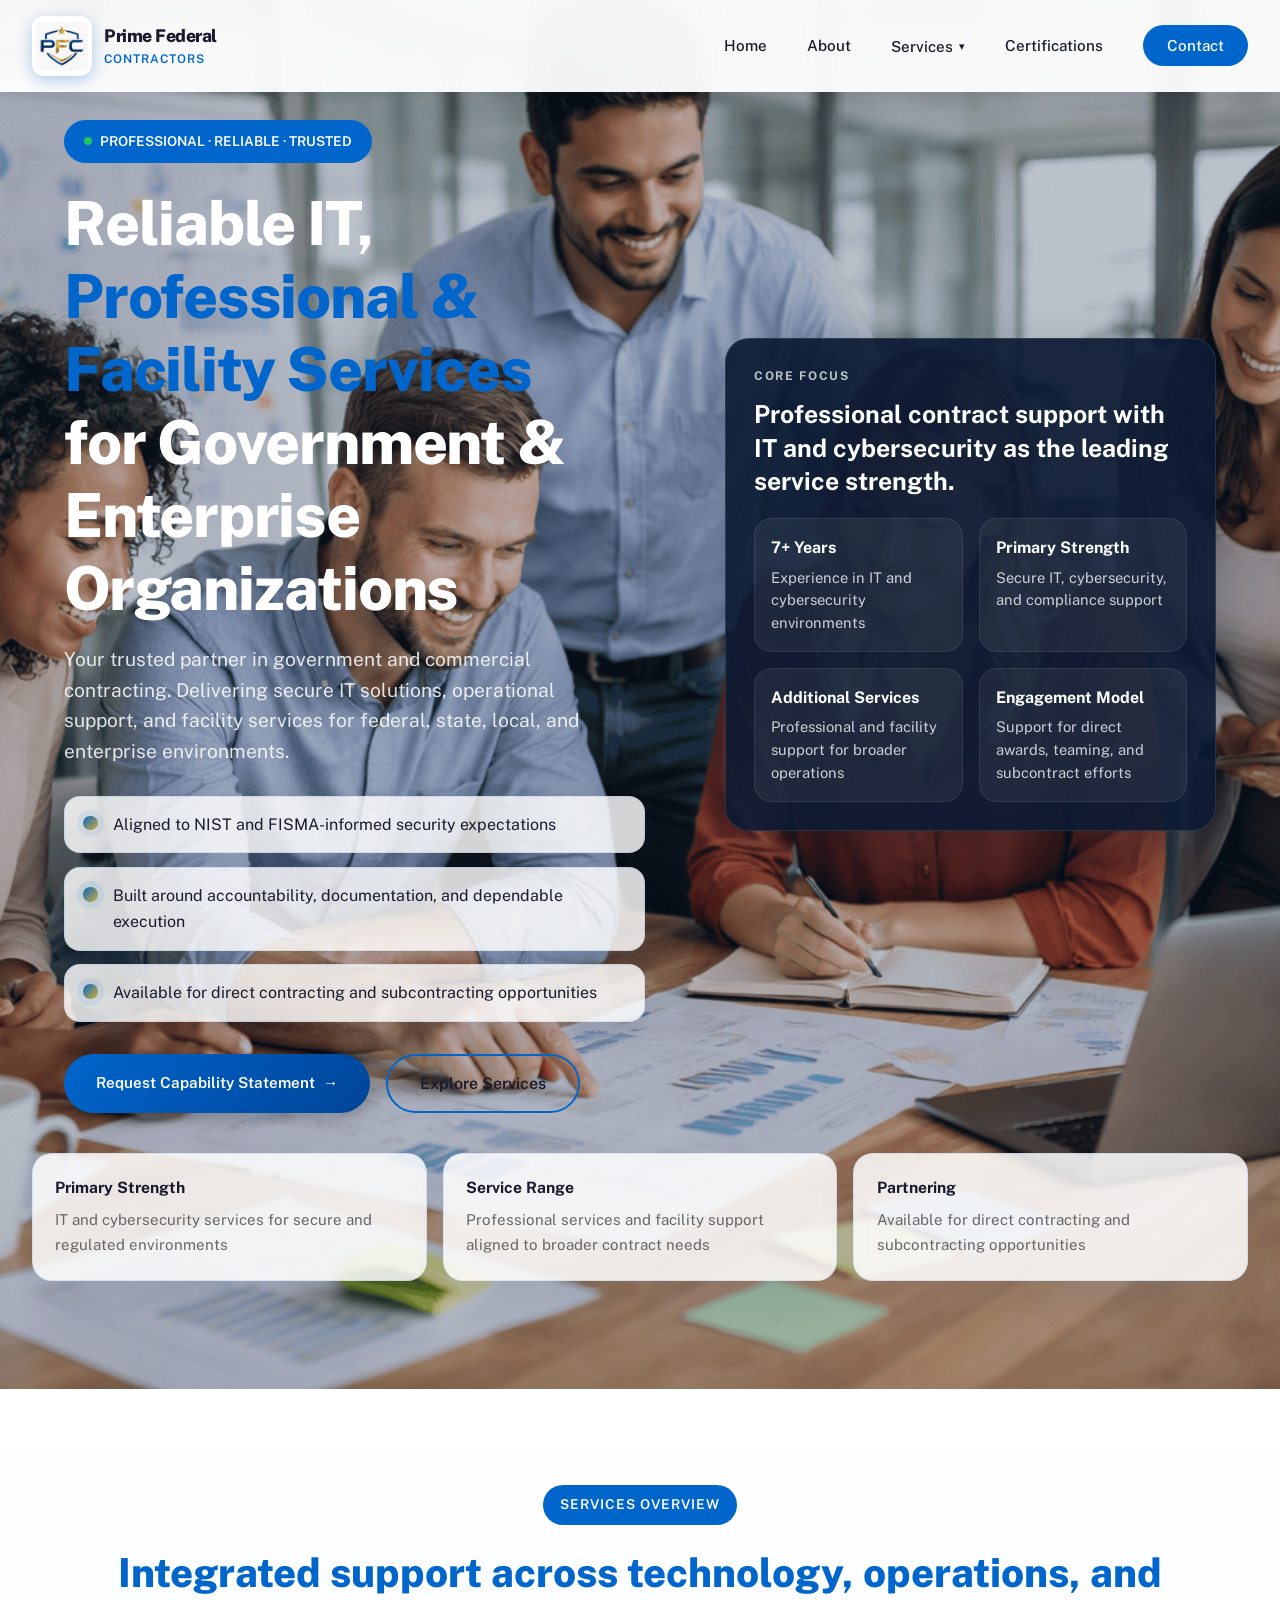
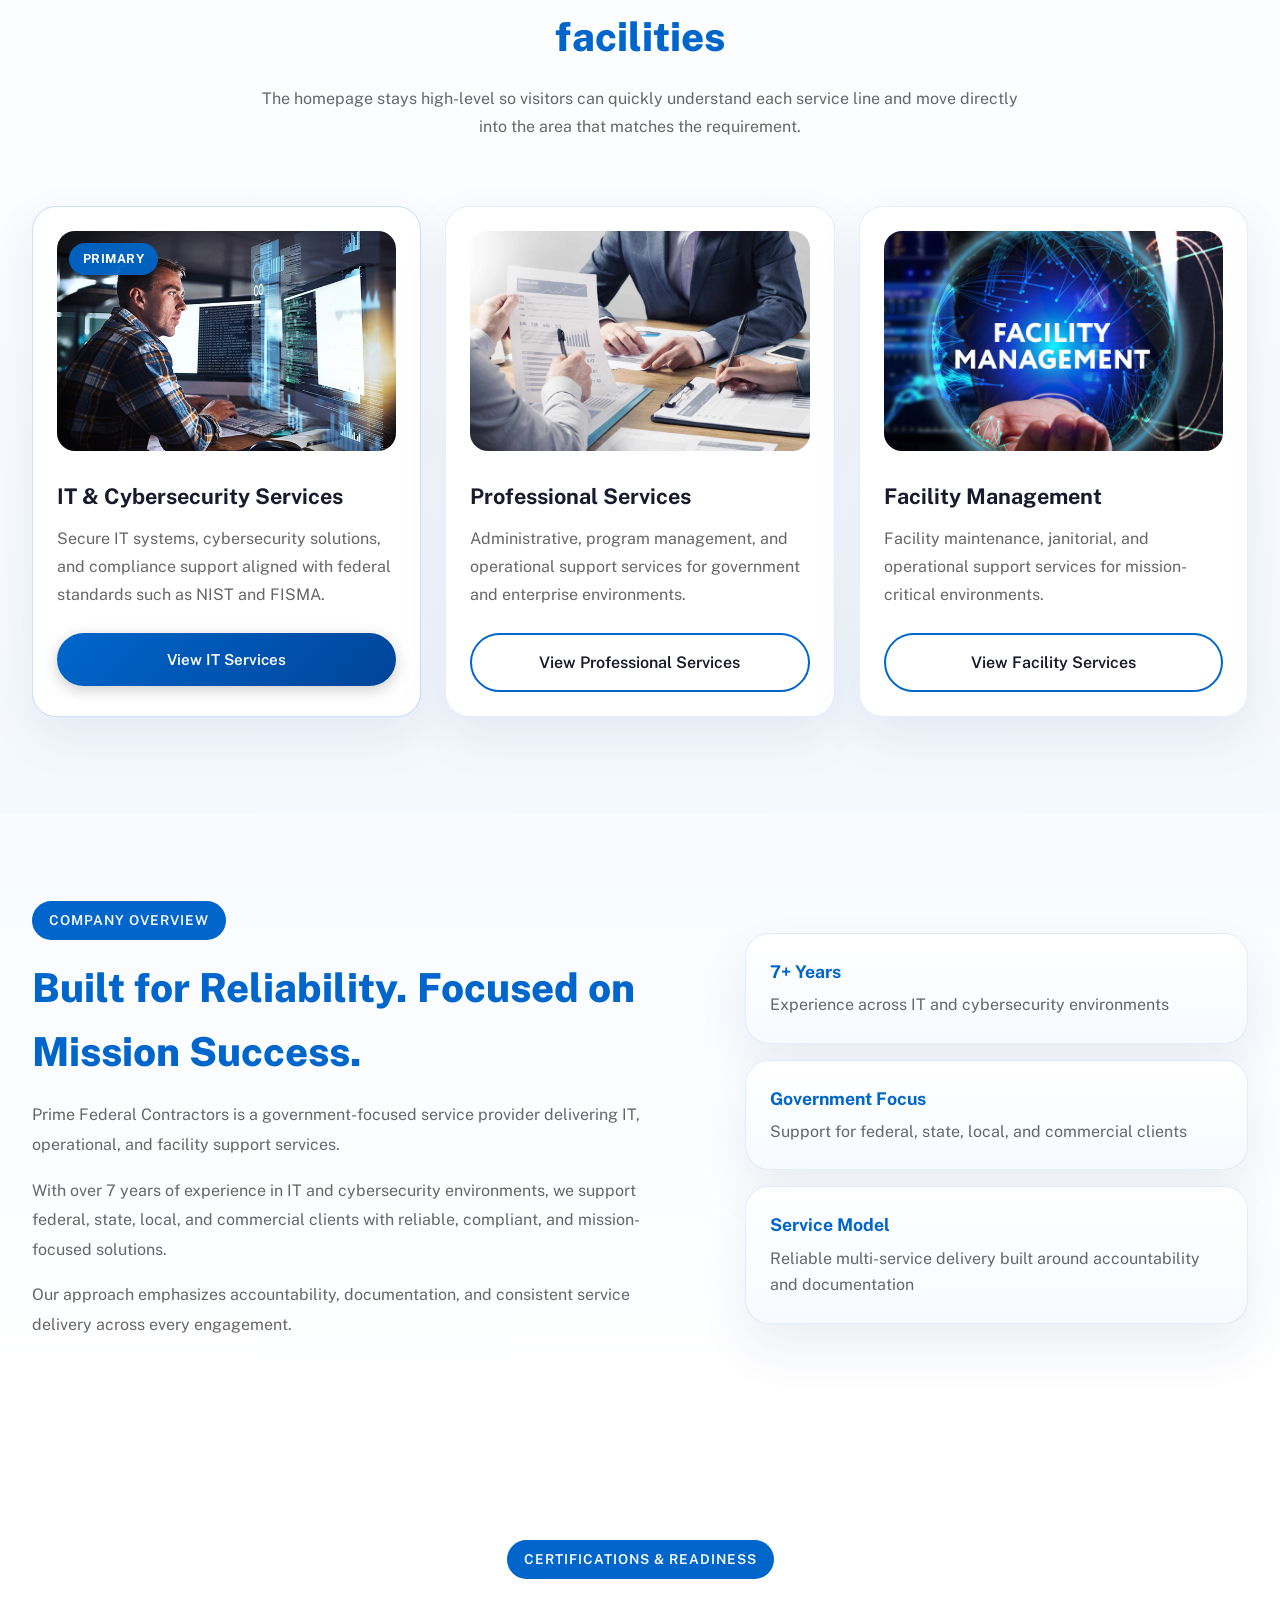
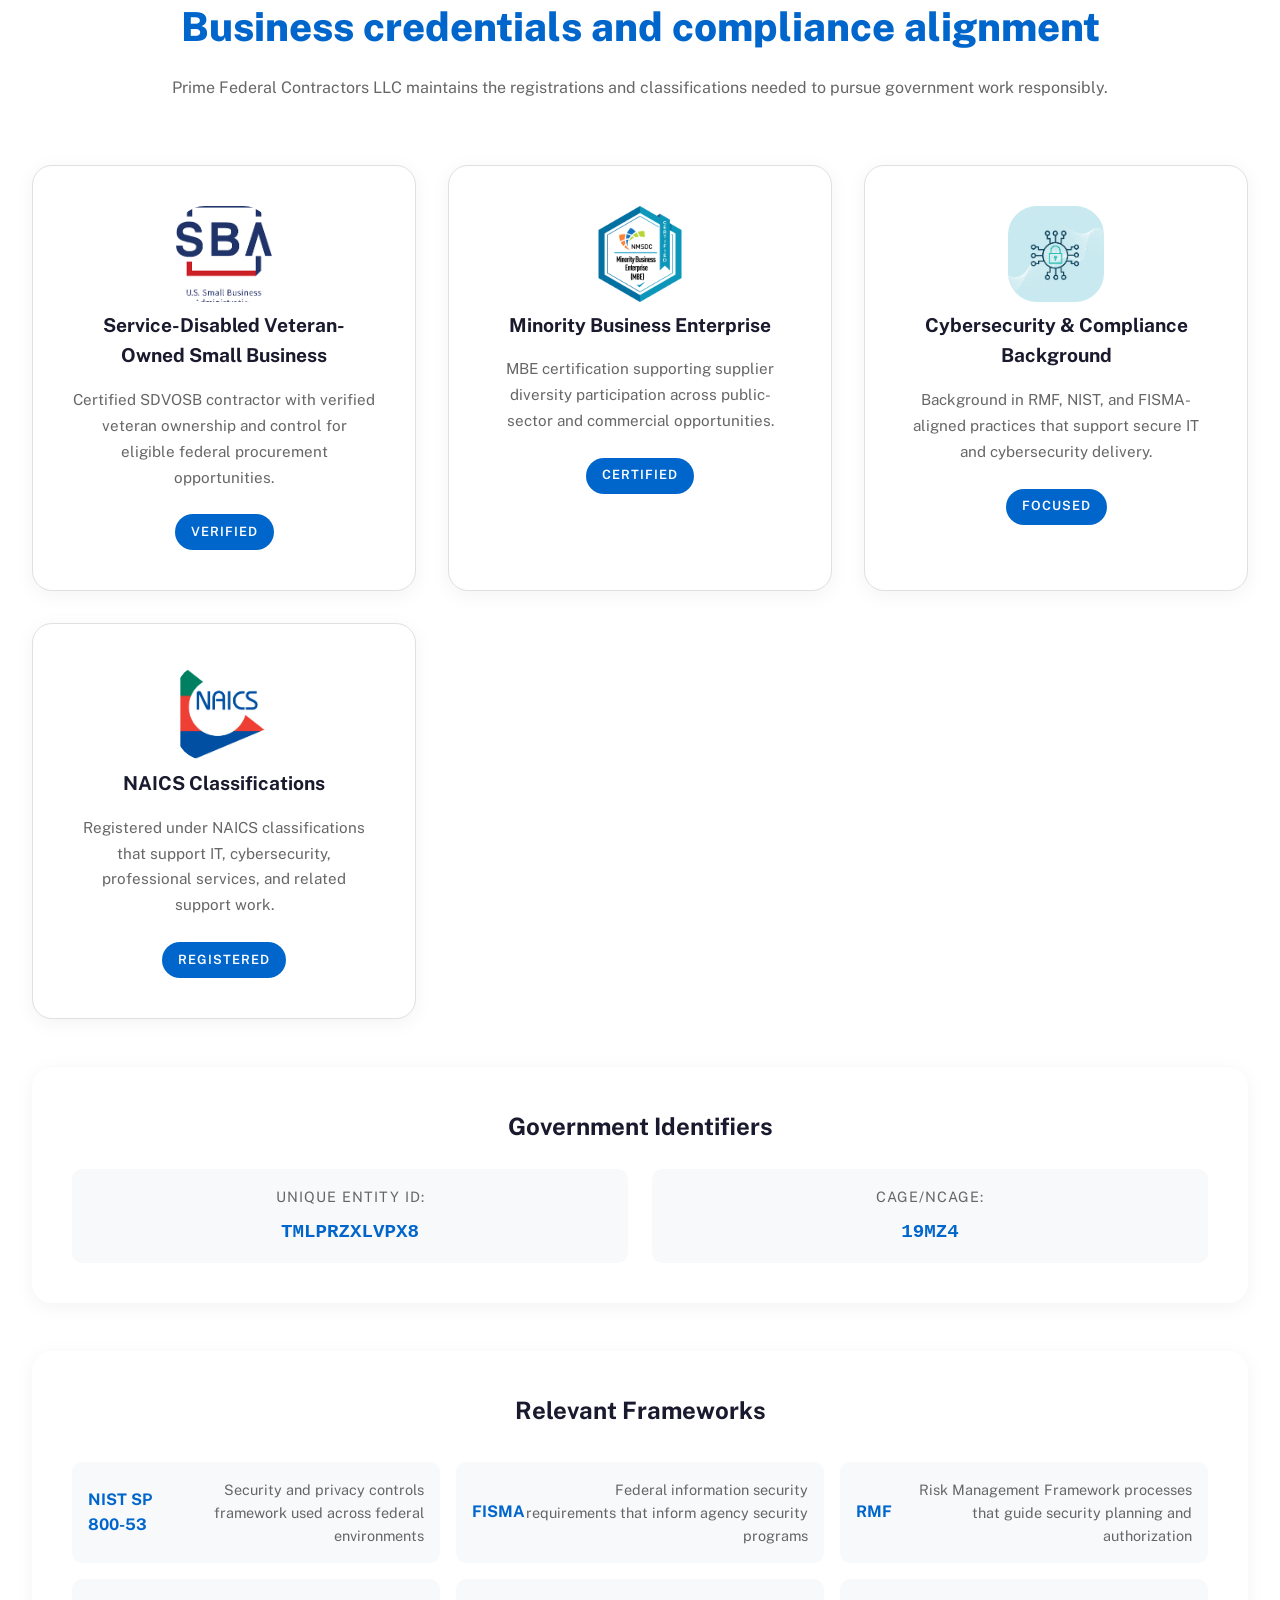
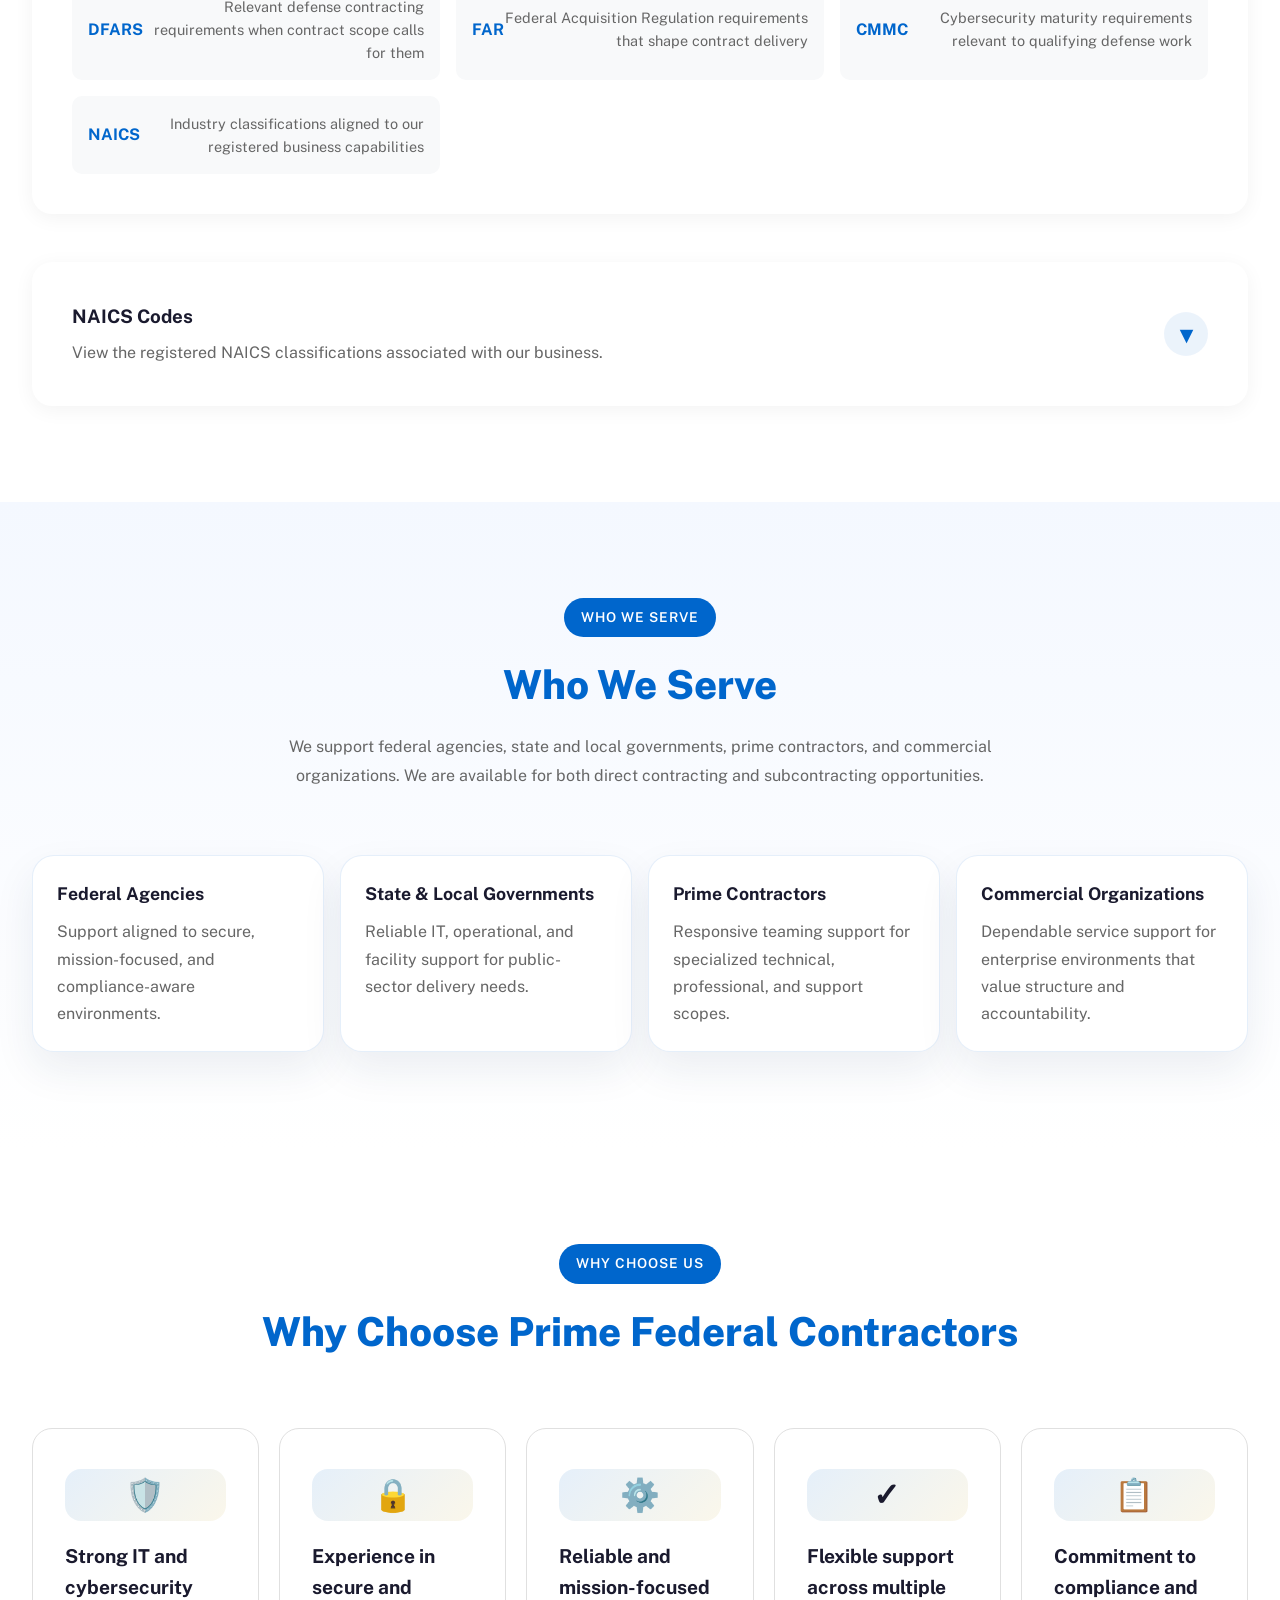
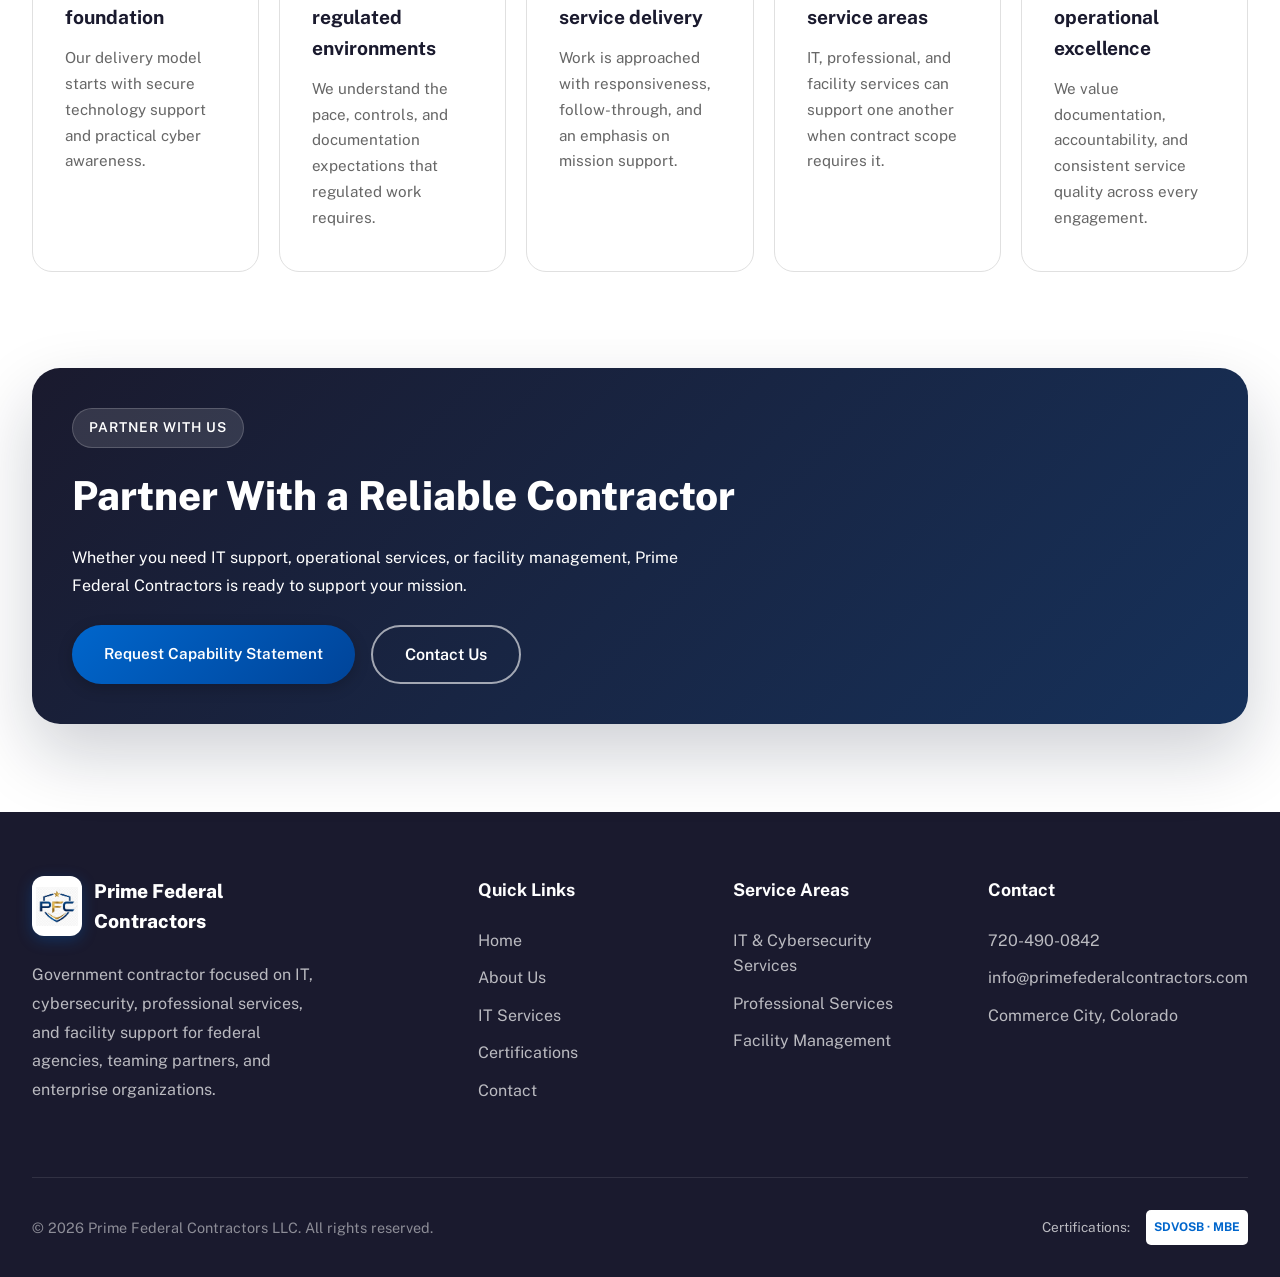
==== commit 8c9173f2: "finalizing the design" ====
--- a/index.html
+++ b/index.html
@@ -6,11 +6,10 @@
     <title>Prime Federal Contractors LLC - Government IT & Cybersecurity Solutions</title>
     <link rel="preconnect" href="https://fonts.googleapis.com">
     <link rel="preconnect" href="https://fonts.gstatic.com" crossorigin>
-    <link href="https://fonts.googleapis.com/css2?family=Inter:wght@300;400;500;600;700;800&display=swap" rel="stylesheet">
+    <link href="https://fonts.googleapis.com/css2?family=Public+Sans:wght@300;400;500;600;700;800&display=swap" rel="stylesheet">
     <link rel="stylesheet" href="./style/common.css">
     <link rel="stylesheet" href="./style/index.css">
-    
-     <!-- Open Graph Meta Tags for Prime Federal Contractors LLC -->
+
     <meta property="og:title" content="Prime Federal Contractors LLC - Government IT & Cybersecurity Solutions">
     <meta property="og:type" content="website">
     <meta property="og:image" content="https://primefederalcontractors.com/assets/brandlogo.jpg">
@@ -20,13 +19,12 @@
     <meta property="og:image:width" content="1200">
     <meta property="og:image:height" content="630">
     <meta property="og:locale" content="en_US">
-    <!-- Twitter Card Meta Tags -->
+
     <meta name="twitter:card" content="summary_large_image">
     <meta name="twitter:title" content="Prime Federal Contractors LLC - Government IT & Cybersecurity">
     <meta name="twitter:description" content="SDVOSB & MBE certified government contractor specializing in IT, cybersecurity, and professional services.">
     <meta name="twitter:image" content="https://primefederalcontractors.com/assets/brandlogo.jpg">
 
-    <!-- Additional SEO Meta Tags -->
     <meta name="description" content="Prime Federal Contractors LLC provides certified IT, cybersecurity, professional services, and facility support for federal, state, and local government agencies.">
     <meta name="keywords" content="government contractor, IT services, cybersecurity, SDVOSB, MBE, federal contracting, RMF, NIST, FISMA">
     <meta name="author" content="Prime Federal Contractors LLC">
@@ -96,54 +94,49 @@
         <div class="parallax-bg"></div>
         <div class="hero-container hero-container-refined">
             <div class="hero-content">
-                <!-- <div class="hero-badge">
-                    <span></span>
-                    SDVOSB Certified &middot; MBE
-                </div> -->
                 <div class="hero-badge">
                     <span></span>
                     PROFESSIONAL &middot; RELIABLE &middot; TRUSTED
                 </div>
 
-                <h1>Reliable IT, <span>Professional &amp; Facility Services</span>for Goverment &amp; Enterprise Organizations</h1>
-                <p class="hero-subtitle">Your trusted partner in government and commercial contracting. Delivering Secure IT solutions, operational support, and facility services for federal, state, local government agencies and enterprise environments.</p>
+                <h1>Reliable IT, <span>Professional &amp; Facility Services</span> for Government &amp; Enterprise Organizations</h1>
+                <p class="hero-subtitle">Your trusted partner in government and commercial contracting. Delivering secure IT solutions, operational support, and facility services for federal, state, local, and enterprise environments.</p>
 
                 <ul class="hero-proof-list">
-                    <li>Aligned to RMF, NIST, and FISMA requirements</li>
-                    <li>Built around reliability, documentation, and accountability</li>
-                    <li>Positioned to support federal prime and subcontract opportunities</li>
+                    <li>Aligned to NIST and FISMA-informed security expectations</li>
+                    <li>Built around accountability, documentation, and dependable execution</li>
+                    <li>Available for direct contracting and subcontracting opportunities</li>
                 </ul>
 
                 <div class="hero-buttons">
-                    <a href="#services" class="btn-primary">
-                        Explore Services
+                    <a href="./contact.html" class="btn-primary">
+                        Request Capability Statement
                         <span>&rarr;</span>
                     </a>
-                    <a href="./contact.html" class="btn-secondary">Request Capability Statement</a>
+                    <a href="#services" class="btn-secondary">Explore Services</a>
                 </div>
             </div>
 
             <div class="hero-images hero-panel-shell">
-                <!-- <img loading="lazy" src="./assets/professional_colaboration.png" alt="Prime Federal Contractors team collaboration" class="hero-image-main"> -->
                 <div class="hero-brief-card animate-on-scroll delay-2">
                     <p class="hero-card-eyebrow">Core Focus</p>
-                    <h3>IT modernization, cybersecurity support, and compliance-aware delivery.</h3>
+                    <h3>Professional contract support with IT and cybersecurity as the leading service strength.</h3>
                     <div class="hero-brief-grid">
                         <div class="hero-brief-item">
                             <strong>7+ Years</strong>
-                            <span>Cybersecurity experience</span>
+                            <span>Experience in IT and cybersecurity environments</span>
                         </div>
                         <div class="hero-brief-item">
-                            <strong>Background</strong>
-                            <span>IT, security, and compliance support</span>
+                            <strong>Primary Strength</strong>
+                            <span>Secure IT, cybersecurity, and compliance support</span>
                         </div>
                         <div class="hero-brief-item">
-                            <strong>Secondary Services</strong>
-                            <span>Professional support for government operations</span>
+                            <strong>Additional Services</strong>
+                            <span>Professional and facility support for broader operations</span>
                         </div>
                         <div class="hero-brief-item">
-                            <strong>Additional Capability</strong>
-                            <span>Facility support available when required</span>
+                            <strong>Engagement Model</strong>
+                            <span>Support for direct awards, teaming, and subcontract efforts</span>
                         </div>
                     </div>
                 </div>
@@ -152,52 +145,50 @@
 
         <div class="hero-highlights animate-on-scroll">
             <div class="highlight-card">
-                <strong>Primary Service Area</strong>
-                <span>IT and cybersecurity solutions for regulated environments</span>
+                <strong>Primary Strength</strong>
+                <span>IT and cybersecurity services for secure and regulated environments</span>
             </div>
             <div class="highlight-card">
-                <strong>Approach</strong>
-                <span>Measured execution, clear communication, and compliance awareness</span>
+                <strong>Service Range</strong>
+                <span>Professional services and facility support aligned to broader contract needs</span>
             </div>
             <div class="highlight-card">
                 <strong>Partnering</strong>
-                <span>Available for direct support, teaming, and subcontract opportunities</span>
-            </div>
-        </div>
-    </section>
-
-    <!-- Why Choose Us Section -->
-      <section class="why-us" id="why-us">
+                <span>Available for direct contracting and subcontracting opportunities</span>
+            </div>
+        </div>
+    </section>
+
+    <section class="services" id="services">
         <div class="section-container">
             <div class="section-header animate-on-scroll">
-                <span class="section-tag">Why Prime Federal</span>
-                <h2 class="section-title">A focused contractor for secure government support</h2>
-            </div>
-
-            <div class="features-grid">
-                <div class="feature-card animate-on-scroll delay-1">
-                    <div class="feature-icon"><div class="myicons">🛡️</div></div>
-                    <h3>Cybersecurity-led delivery</h3>
-                    <p>Built around practical experience in cybersecurity, IT operations, and compliance support.</p>
-                </div>
-
-                <div class="feature-card animate-on-scroll delay-2">
-                    <div class="feature-icon"><div class="myicons">✓</div></div>
-                    <h3>Government-ready structure</h3>
-                    <p>SDVOSB and MBE certifications with a delivery model aligned to public-sector requirements.</p>
-                </div>
-
-                <div class="feature-card animate-on-scroll delay-3">
-                    <div class="feature-icon"><div class="myicons">👥</div></div>
-                    <h3>Reliable operational support</h3>
-                    <p>Clear communication, documentation discipline, and responsiveness built into every engagement.</p>
-                </div>
-
-                <div class="feature-card animate-on-scroll delay-4">
-                    <div class="feature-icon"><div class="myicons">🎖️</div></div>
-                    <h3>Flexible teaming partner</h3>
-                    <p>Positioned to support federal agencies and primes with specialized technical and professional services.</p>
-                </div>
+                <span class="section-tag">Services Overview</span>
+                <h2 class="section-title">Integrated support across technology, operations, and facilities</h2>
+                <p class="services-intro">The homepage stays high-level so visitors can quickly understand each service line and move directly into the area that matches the requirement.</p>
+            </div>
+
+            <div class="services-overview-grid">
+                <article class="services-overview-card service-card-primary animate-on-scroll delay-1">
+                    <img class="services-card-image" loading="lazy" src="./assets/IT_and_cybersecurity.jpg" alt="IT and cybersecurity services">
+                    <span class="service-card-badge">Primary</span>
+                    <h3>IT &amp; Cybersecurity Services</h3>
+                    <p>Secure IT systems, cybersecurity solutions, and compliance support aligned with federal standards such as NIST and FISMA.</p>
+                    <a href="./it-cybersecurity-services.html" class="btn-primary">View IT Services</a>
+                </article>
+
+                <article class="services-overview-card animate-on-scroll delay-2">
+                    <img class="services-card-image" loading="lazy" src="./assets/ProfessionalServicesCareer.jpg" alt="Professional services support">
+                    <h3>Professional Services</h3>
+                    <p>Administrative, program management, and operational support services for government and enterprise environments.</p>
+                    <a href="./professional-services.html" class="btn-secondary">View Professional Services</a>
+                </article>
+
+                <article class="services-overview-card animate-on-scroll delay-3">
+                    <img class="services-card-image" loading="lazy" src="./assets/facility_management.jpg" alt="Facility management support">
+                    <h3>Facility Management</h3>
+                    <p>Facility maintenance, janitorial, and operational support services for mission-critical environments.</p>
+                    <a href="./facility-management.html" class="btn-secondary">View Facility Services</a>
+                </article>
             </div>
         </div>
     </section>
@@ -205,156 +196,31 @@
     <section class="home-about" id="about">
         <div class="section-container home-about-grid">
             <div class="home-about-copy animate-on-scroll">
-                <span class="section-tag">About</span>
-                <h2 class="section-title">Grounded experience in cybersecurity, IT, and compliance</h2>
-                <p>Prime Federal Contractors LLC brings more than 7 years of cybersecurity experience backed by hands-on work in IT operations, security, and compliance. We keep our approach simple: understand the requirement, protect the mission, and deliver responsibly.</p>
-                <p>Our focus is on supporting agencies and teaming partners with credible technical support, strong follow-through, and work that aligns with regulated environments.</p>
-                <div class="page-hero-actions">
-                    <a href="./about.html" class="btn-secondary">Learn More About Us</a>
-                </div>
-            </div>
+                <span class="section-tag">Company Overview</span>
+                <h2 class="section-title">Built for Reliability. Focused on Mission Success.</h2>
+                <p>Prime Federal Contractors is a government-focused service provider delivering IT, operational, and facility support services.</p>
+                <p>With over 7 years of experience in IT and cybersecurity environments, we support federal, state, local, and commercial clients with reliable, compliant, and mission-focused solutions.</p>
+                <p>Our approach emphasizes accountability, documentation, and consistent service delivery across every engagement.</p>
+            </div>
+
             <div class="home-about-cards animate-on-scroll delay-2">
                 <div class="home-about-card">
                     <strong>7+ Years</strong>
-                    <span>Cybersecurity experience</span>
+                    <span>Experience across IT and cybersecurity environments</span>
                 </div>
                 <div class="home-about-card">
-                    <strong>Technical Background</strong>
-                    <span>IT infrastructure, security operations, and compliance support</span>
+                    <strong>Government Focus</strong>
+                    <span>Support for federal, state, local, and commercial clients</span>
                 </div>
                 <div class="home-about-card">
-                    <strong>Working Style</strong>
-                    <span>Professional, straightforward, and mission-focused</span>
-                </div>
-            </div>
-        </div>
-    </section>
-
-    <section class="services" id="services">
-        <div class="section-container">
-            <div class="section-header animate-on-scroll">
-                <span class="section-tag" style="background: rgba(255,255,255,0.15); color: white;">Services</span>
-                <h2 class="section-title">Government services centered on IT and cybersecurity</h2>
-                <p style="color: rgba(255,255,255,0.8); margin-top: 1rem;">Our capabilities are organized around secure technology delivery first, with professional support services available where they add mission value.</p>
-            </div>
-
-            <div class="services-accordion">
-                <div class="service-category active service-category-primary">
-                    <div class="service-header" onclick="toggleService(this)">
-                        <div class="service-icon"><div class="myicons">🖥️</div></div>
-                        <div class="service-title-info">
-                            <h3>IT &amp; Cybersecurity</h3>
-                            <p>Primary focus for secure systems, cyber defense, and compliance support</p>
-                        </div>
-                        <div class="service-arrow">&#9662;</div>
-                    </div>
-                    <div class="service-content">
-                        <div class="service-overview">
-                            <p>Prime Federal Contractors LLC is focused on helping agencies strengthen and support their technology environments through cybersecurity, infrastructure support, and compliance-aligned IT services. Our work is centered on dependable execution and support for regulated environments.</p>
-                            <img loading="lazy" src="./assets/IT_and_cybersecurity.jpg" alt="IT and cybersecurity collaboration" class="service-image">
-                        </div>
-                        <div class="sub-services">
-                            <div class="sub-service">
-                                <h4>Cybersecurity &amp; Information Assurance</h4>
-                                <p>Support for RMF activities, security control implementation, policy alignment, vulnerability review, and continuous monitoring efforts.</p>
-                            </div>
-                            <div class="sub-service">
-                                <h4>IT Infrastructure &amp; Systems Support</h4>
-                                <p>System administration, network support, endpoint hardening, maintenance coordination, and operational troubleshooting.</p>
-                            </div>
-                            <div class="sub-service">
-                                <h4>Compliance &amp; Risk Support</h4>
-                                <p>Security documentation, controls mapping, audit readiness support, and practical guidance for regulated environments.</p>
-                            </div>
-                            <div class="sub-service">
-                                <h4>Help Desk &amp; End-User Support</h4>
-                                <p>User support, issue triage, ticket handling, account support, and day-to-day IT service coordination.</p>
-                            </div>
-                            <div class="sub-service">
-                                <h4>System Hardening &amp; Security Operations Support</h4>
-                                <p>Baseline configuration support, access control review, remediation tracking, and operational security support.</p>
-                            </div>
-                        </div>
-                    </div>
-                </div>
-
-                <div class="service-category">
-                    <div class="service-header" onclick="toggleService(this)">
-                        <div class="service-icon"><div class="myicons">👔</div></div>
-                        <div class="service-title-info">
-                            <h3>Professional Services</h3>
-                            <p>Secondary capability for operational, administrative, and program support</p>
-                        </div>
-                        <div class="service-arrow">&#9662;</div>
-                    </div>
-                    <div class="service-content">
-                        <div class="service-overview">
-                            <p>Professional services remain part of our offering where they support technology programs, contract performance, and agency operations.</p>
-                            <img loading="lazy" src="./assets/ProfessionalServicesCareer.jpg" alt="Professional services support" class="service-image">
-                        </div>
-                        <div class="sub-services">
-                            <div class="sub-service">
-                                <h4>Administrative Support Services</h4>
-                                <p>Documentation support, records coordination, workflow administration, and day-to-day contract support tasks.</p>
-                            </div>
-                            <div class="sub-service">
-                                <h4>Program &amp; Project Management</h4>
-                                <p>Schedule coordination, status reporting, meeting support, and program administration aligned to contract requirements.</p>
-                            </div>
-                            <div class="sub-service">
-                                <h4>Technical Consulting</h4>
-                                <p>Practical advisory support for IT planning, process improvement, and cybersecurity-related operational needs.</p>
-                            </div>
-                            <div class="sub-service">
-                                <h4>Workforce Support</h4>
-                                <p>Support and augmentation for administrative, technical, and program support roles as needed.</p>
-                            </div>
-                        </div>
-                    </div>
-                </div>
-
-                <div class="service-category service-category-tertiary">
-                    <div class="service-header" onclick="toggleService(this)">
-                        <div class="service-icon"><div class="myicons">🏢</div></div>
-                        <div class="service-title-info">
-                            <h3>Facility Management</h3>
-                            <p>Available as a limited supporting capability</p>
-                        </div>
-                        <div class="service-arrow">&#9662;</div>
-                    </div>
-                    <div class="service-content">
-                        <div class="service-overview">
-                            <p>Facility support is offered on a limited basis for contracts that require supplemental building or site support alongside broader operational work.</p>
-                            <img loading="lazy" src="./assets/facility_management.jpg" alt="Facility support coordination" class="service-image">
-                        </div>
-                        <div class="sub-services">
-                            <div class="sub-service">
-                                <h4>General Facility Support</h4>
-                                <p>Routine support services, coordination tasks, and basic operational assistance tied to facility needs.</p>
-                            </div>
-                            <div class="sub-service">
-                                <h4>Site Services Coordination</h4>
-                                <p>Support for scheduling, vendor coordination, and recurring service activities when required by contract scope.</p>
-                            </div>
-                            <div class="sub-service">
-                                <h4>Operational Readiness Support</h4>
-                                <p>Limited facility-related support intended to complement broader government operations requirements.</p>
-                            </div>
-                        </div>
-                    </div>
-                </div>
-            </div>
-
-            <div class="services-cta">
-                <a href="./contact.html" class="btn-primary">
-                    Request Capability Information
-                    <span>&rarr;</span>
-                </a>
-            </div>
-        </div>
-    </section>
-
-    <section class="certifications" id="certifications">
+                    <strong>Service Model</strong>
+                    <span>Reliable multi-service delivery built around accountability and documentation</span>
+                </div>
+            </div>
+        </div>
+    </section>
+
+  <section class="certifications" id="certifications">
         <div class="section-container">
             <div class="section-header animate-on-scroll">
                 <span class="section-tag">Certifications &amp; Readiness</span>
@@ -462,6 +328,90 @@
         </div>
     </section>
 
+    <section class="who-we-serve" id="who-we-serve">
+        <div class="section-container">
+            <div class="section-header animate-on-scroll">
+                <span class="section-tag">Who We Serve</span>
+                <h2 class="section-title">Who We Serve</h2>
+                <p class="who-we-serve-intro">We support federal agencies, state and local governments, prime contractors, and commercial organizations. We are available for both direct contracting and subcontracting opportunities.</p>
+            </div>
+
+            <div class="audience-grid">
+                <article class="audience-card animate-on-scroll delay-1">
+                    <h3>Federal Agencies</h3>
+                    <p>Support aligned to secure, mission-focused, and compliance-aware environments.</p>
+                </article>
+                <article class="audience-card animate-on-scroll delay-2">
+                    <h3>State &amp; Local Governments</h3>
+                    <p>Reliable IT, operational, and facility support for public-sector delivery needs.</p>
+                </article>
+                <article class="audience-card animate-on-scroll delay-3">
+                    <h3>Prime Contractors</h3>
+                    <p>Responsive teaming support for specialized technical, professional, and support scopes.</p>
+                </article>
+                <article class="audience-card animate-on-scroll delay-4">
+                    <h3>Commercial Organizations</h3>
+                    <p>Dependable service support for enterprise environments that value structure and accountability.</p>
+                </article>
+            </div>
+        </div>
+    </section>
+
+    <section class="why-us" id="why-us">
+        <div class="section-container">
+            <div class="section-header animate-on-scroll">
+                <span class="section-tag">Why Choose Us</span>
+                <h2 class="section-title">Why Choose Prime Federal Contractors</h2>
+            </div>
+
+            <div class="features-grid">
+                <div class="feature-card animate-on-scroll delay-1">
+                    <div class="feature-icon"><div class="myicons">🛡️</div></div>
+                    <h3>Strong IT and cybersecurity foundation</h3>
+                    <p>Our delivery model starts with secure technology support and practical cyber awareness.</p>
+                </div>
+
+                <div class="feature-card animate-on-scroll delay-2">
+                    <div class="feature-icon"><div class="myicons">🔒</div></div>
+                    <h3>Experience in secure and regulated environments</h3>
+                    <p>We understand the pace, controls, and documentation expectations that regulated work requires.</p>
+                </div>
+
+                <div class="feature-card animate-on-scroll delay-3">
+                    <div class="feature-icon"><div class="myicons">⚙️</div></div>
+                    <h3>Reliable and mission-focused service delivery</h3>
+                    <p>Work is approached with responsiveness, follow-through, and an emphasis on mission support.</p>
+                </div>
+
+                <div class="feature-card animate-on-scroll delay-4">
+                    <div class="feature-icon"><div class="myicons">✓</div></div>
+                    <h3>Flexible support across multiple service areas</h3>
+                    <p>IT, professional, and facility services can support one another when contract scope requires it.</p>
+                </div>
+
+                <div class="feature-card animate-on-scroll delay-5">
+                    <div class="feature-icon"><div class="myicons">📋</div></div>
+                    <h3>Commitment to compliance and operational excellence</h3>
+                    <p>We value documentation, accountability, and consistent service quality across every engagement.</p>
+                </div>
+            </div>
+        </div>
+    </section>
+
+    <section class="final-cta">
+        <div class="section-container">
+            <div class="final-cta-card animate-on-scroll">
+                <span class="section-tag">Partner With Us</span>
+                <h2 class="section-title">Partner With a Reliable Contractor</h2>
+                <p>Whether you need IT support, operational services, or facility management, Prime Federal Contractors is ready to support your mission.</p>
+                <div class="final-cta-actions">
+                    <a href="./contact.html" class="btn-primary">Request Capability Statement</a>
+                    <a href="./contact.html" class="btn-secondary">Contact Us</a>
+                </div>
+            </div>
+        </div>
+    </section>
+
     <footer class="footer">
         <div class="footer-grid">
             <div class="footer-brand">
@@ -473,7 +423,7 @@
                     </div>
                     <span class="footer-logo-text">Prime Federal Contractors</span>
                 </div>
-                <p>Government contractor focused on IT, cybersecurity, and compliance-aligned professional support for federal agencies and teaming partners.</p>
+                <p>Government contractor focused on IT, cybersecurity, professional services, and facility support for federal agencies, teaming partners, and enterprise organizations.</p>
             </div>
 
             <div class="footer-column">
@@ -481,7 +431,7 @@
                 <ul class="footer-links">
                     <li><a href="#home">Home</a></li>
                     <li><a href="./about.html">About Us</a></li>
-                    <li><a href="#services">Services</a></li>
+                    <li><a href="./it-cybersecurity-services.html">IT Services</a></li>
                     <li><a href="#certifications">Certifications</a></li>
                     <li><a href="./contact.html">Contact</a></li>
                 </ul>
@@ -490,10 +440,9 @@
             <div class="footer-column">
                 <h4>Service Areas</h4>
                 <ul class="footer-links">
-                    <li><a href="#services">Cybersecurity</a></li>
-                    <li><a href="#services">IT Infrastructure</a></li>
-                    <li><a href="#services">Professional Services</a></li>
-                    <li><a href="#services">Facility Support</a></li>
+                    <li><a href="./it-cybersecurity-services.html">IT &amp; Cybersecurity Services</a></li>
+                    <li><a href="./professional-services.html">Professional Services</a></li>
+                    <li><a href="./facility-management.html">Facility Management</a></li>
                 </ul>
             </div>
 
@@ -502,7 +451,7 @@
                 <ul class="footer-links">
                     <li><a href="tel:+17204900842">720-490-0842</a></li>
                     <li><a href="mailto:info@primefederalcontractors.com">info@primefederalcontractors.com</a></li>
-                    <li><a href="#">Commerce City, Colorado</a></li>
+                    <li><a href="./contact.html">Commerce City, Colorado</a></li>
                 </ul>
             </div>
         </div>
--- a/style/common.css
+++ b/style/common.css
@@ -21,7 +21,7 @@
 }
 
 body {
-    font-family: "Inter", sans-serif;
+    font-family: "Public Sans", sans-serif;
     color: var(--text-dark);
     line-height: 1.6;
     overflow-x: hidden;
--- a/style/index.css
+++ b/style/index.css
@@ -795,6 +795,294 @@
     line-height: 1.65;
 }
 
+.services {
+    padding: 6rem 2rem;
+    background: linear-gradient(180deg, #ffffff 0%, #f4f8ff 100%);
+    color: var(--text-dark);
+}
+
+.services::before {
+    display: none;
+}
+
+.services .section-title {
+    color: var(--primary-blue);
+}
+
+.services-intro {
+    max-width: 760px;
+    margin: 1rem auto 0;
+    color: var(--text-light);
+    line-height: 1.8;
+}
+
+.services-overview-grid {
+    display: grid;
+    grid-template-columns: repeat(3, minmax(0, 1fr));
+    gap: 1.5rem;
+}
+
+.services-overview-card {
+    position: relative;
+    background: white;
+    border-radius: 24px;
+    padding: 1.5rem;
+    border: 1px solid rgba(0, 102, 204, 0.1);
+    box-shadow: 0 20px 50px rgba(23, 46, 84, 0.08);
+    transition: transform 0.3s ease, box-shadow 0.3s ease;
+}
+
+.services-overview-card:hover {
+    transform: translateY(-8px);
+    box-shadow: 0 28px 60px rgba(0, 68, 153, 0.12);
+}
+
+.service-card-primary {
+    border-color: rgba(0, 102, 204, 0.2);
+}
+
+.services-card-image {
+    width: 100%;
+    height: 220px;
+    object-fit: cover;
+    border-radius: 18px;
+    margin-bottom: 1.25rem;
+}
+
+.service-card-badge {
+    position: absolute;
+    top: 2.25rem;
+    left: 2.25rem;
+    display: inline-flex;
+    align-items: center;
+    justify-content: center;
+    min-height: 32px;
+    padding: 0.35rem 0.85rem;
+    border-radius: 999px;
+    background: rgba(0, 102, 204, 0.92);
+    color: white;
+    font-size: 0.78rem;
+    font-weight: 700;
+    letter-spacing: 0.04em;
+    text-transform: uppercase;
+}
+
+.services-overview-card h3 {
+    font-size: 1.35rem;
+    margin-bottom: 0.75rem;
+    color: var(--text-dark);
+}
+
+.services-overview-card p {
+    color: var(--text-light);
+    line-height: 1.75;
+    margin-bottom: 1.5rem;
+}
+
+.services-overview-card .btn-primary,
+.services-overview-card .btn-secondary {
+    width: 100%;
+    justify-content: center;
+}
+
+.home-about {
+    padding: 5.5rem 2rem;
+    background: linear-gradient(180deg, #f8fbff 0%, #ffffff 100%);
+}
+
+.home-about::before {
+    display: none;
+}
+
+.home-about-grid {
+    align-items: center;
+}
+
+.home-about-copy p {
+    color: var(--text-light);
+    line-height: 1.85;
+    margin-bottom: 1rem;
+    max-width: 62ch;
+}
+
+.home-about-card {
+    background: linear-gradient(180deg, #ffffff 0%, #f7faff 100%);
+}
+
+.certifications {
+    padding: 6rem 2rem;
+    background: #ffffff;
+}
+
+.credential-grid {
+    display: grid;
+    grid-template-columns: repeat(4, minmax(0, 1fr));
+    gap: 1rem;
+}
+
+.credential-card {
+    background: linear-gradient(180deg, #ffffff 0%, #f7faff 100%);
+    border-radius: 22px;
+    padding: 1.5rem;
+    border: 1px solid rgba(0, 102, 204, 0.1);
+    box-shadow: 0 18px 40px rgba(23, 46, 84, 0.08);
+}
+
+.credential-card-wide {
+    grid-column: span 4;
+}
+
+.credential-label {
+    display: inline-block;
+    margin-bottom: 0.85rem;
+    color: var(--primary-blue);
+    font-size: 0.78rem;
+    font-weight: 700;
+    letter-spacing: 0.08em;
+    text-transform: uppercase;
+}
+
+.credential-card h3 {
+    font-size: 1.15rem;
+    margin-bottom: 0.5rem;
+    color: var(--text-dark);
+}
+
+.credential-card p {
+    color: var(--text-light);
+    line-height: 1.7;
+}
+
+.credential-code {
+    font-family: "Courier New", monospace;
+    color: var(--primary-blue) !important;
+    font-weight: 700;
+}
+
+.credential-list {
+    list-style: none;
+    display: flex;
+    flex-wrap: wrap;
+    gap: 0.75rem;
+}
+
+.credential-list li {
+    padding: 0.7rem 1rem;
+    border-radius: 999px;
+    background: rgba(0, 102, 204, 0.08);
+    color: var(--text-dark);
+    font-weight: 600;
+}
+
+.who-we-serve {
+    padding: 6rem 2rem;
+    background: linear-gradient(180deg, #f4f8ff 0%, #ffffff 100%);
+}
+
+.who-we-serve-intro {
+    max-width: 760px;
+    margin: 1rem auto 0;
+    color: var(--text-light);
+    line-height: 1.8;
+}
+
+.audience-grid {
+    display: grid;
+    grid-template-columns: repeat(4, minmax(0, 1fr));
+    gap: 1rem;
+}
+
+.audience-card {
+    background: white;
+    border-radius: 22px;
+    padding: 1.5rem;
+    border: 1px solid rgba(0, 102, 204, 0.1);
+    box-shadow: 0 18px 40px rgba(23, 46, 84, 0.08);
+}
+
+.audience-card h3 {
+    font-size: 1.1rem;
+    margin-bottom: 0.65rem;
+    color: var(--text-dark);
+}
+
+.audience-card p {
+    color: var(--text-light);
+    line-height: 1.7;
+}
+
+.why-us {
+    padding: 6rem 2rem;
+    background: white;
+}
+
+.features-grid {
+    display: grid;
+    grid-template-columns: repeat(auto-fit, minmax(220px, 1fr));
+    gap: 1.25rem;
+}
+
+.feature-icon {
+    width: auto;
+    min-width: 78px;
+    height: 52px;
+    padding: 0 1rem;
+    border-radius: 16px;
+    font-size: 0.72rem;
+}
+
+.feature-card {
+    text-align: left;
+}
+
+.feature-card .feature-icon {
+    margin: 0 0 1.25rem;
+}
+
+.final-cta {
+    padding: 0 2rem 5.5rem;
+    background: white;
+}
+
+.final-cta-card {
+    background: linear-gradient(135deg, var(--dark-bg), #16315a);
+    border-radius: 28px;
+    padding: 2.5rem;
+    box-shadow: 0 30px 70px rgba(8, 22, 44, 0.2);
+}
+
+.final-cta-card .section-tag {
+    background: rgba(255, 255, 255, 0.12);
+    border-color: rgba(255, 255, 255, 0.18);
+}
+
+.final-cta-card .section-title,
+.final-cta-card p {
+    color: white;
+}
+
+.final-cta-card p {
+    max-width: 62ch;
+    line-height: 1.8;
+}
+
+.final-cta-actions {
+    display: flex;
+    flex-wrap: wrap;
+    gap: 1rem;
+    margin-top: 1.5rem;
+}
+
+.final-cta-card .btn-secondary {
+    color: white;
+    border-color: rgba(255, 255, 255, 0.6);
+}
+
+.final-cta-card .btn-secondary:hover {
+    color: white;
+    border-color: white;
+}
+
 @media (min-width: 1101px) {
     .hero-brief-card {
         margin-right: 0;
@@ -802,8 +1090,15 @@
 }
 
 @media (max-width: 1200px) {
-    .features-grid {
-        grid-template-columns: repeat(2, 1fr);
+
+    .services-overview-grid,
+    .credential-grid,
+    .audience-grid {
+        grid-template-columns: repeat(2, minmax(0, 1fr));
+    }
+
+    .credential-card-wide {
+        grid-column: span 2;
     }
 }
 
@@ -825,10 +1120,21 @@
 }
 
 @media (max-width: 992px) {
+
     .hero-highlights,
     .home-about-grid,
     .hero-brief-grid {
         grid-template-columns: 1fr;
+    }
+
+    .services-overview-grid,
+    .credential-grid,
+    .audience-grid {
+        grid-template-columns: 1fr;
+    }
+
+    .credential-card-wide {
+        grid-column: span 1;
     }
 }
 
@@ -873,20 +1179,41 @@
     }
 
     .features-grid,
-    .certifications-grid {
+    .services-overview-grid,
+    .credential-grid,
+    .audience-grid {
         grid-template-columns: 1fr;
-    }
-
-    .service-overview {
-        grid-template-columns: 1fr;
-    }
-
-    .service-image {
-        height: 250px;
     }
 
     .home-about {
         padding: 4rem 1.5rem;
+    }
+
+    .certifications,
+    .who-we-serve,
+    .why-us,
+    .services,
+    .final-cta {
+        padding-left: 1.5rem;
+        padding-right: 1.5rem;
+    }
+
+    .final-cta {
+        padding-bottom: 4rem;
+    }
+
+    .final-cta-card {
+        padding: 2rem 1.5rem;
+    }
+
+    .final-cta-actions {
+        flex-direction: column;
+    }
+
+    .final-cta-actions .btn-primary,
+    .final-cta-actions .btn-secondary {
+        width: 100%;
+        justify-content: center;
     }
 }
 
@@ -906,4 +1233,4 @@
     .hero-brief-item {
         padding: 0.8rem;
     }
-}
+}
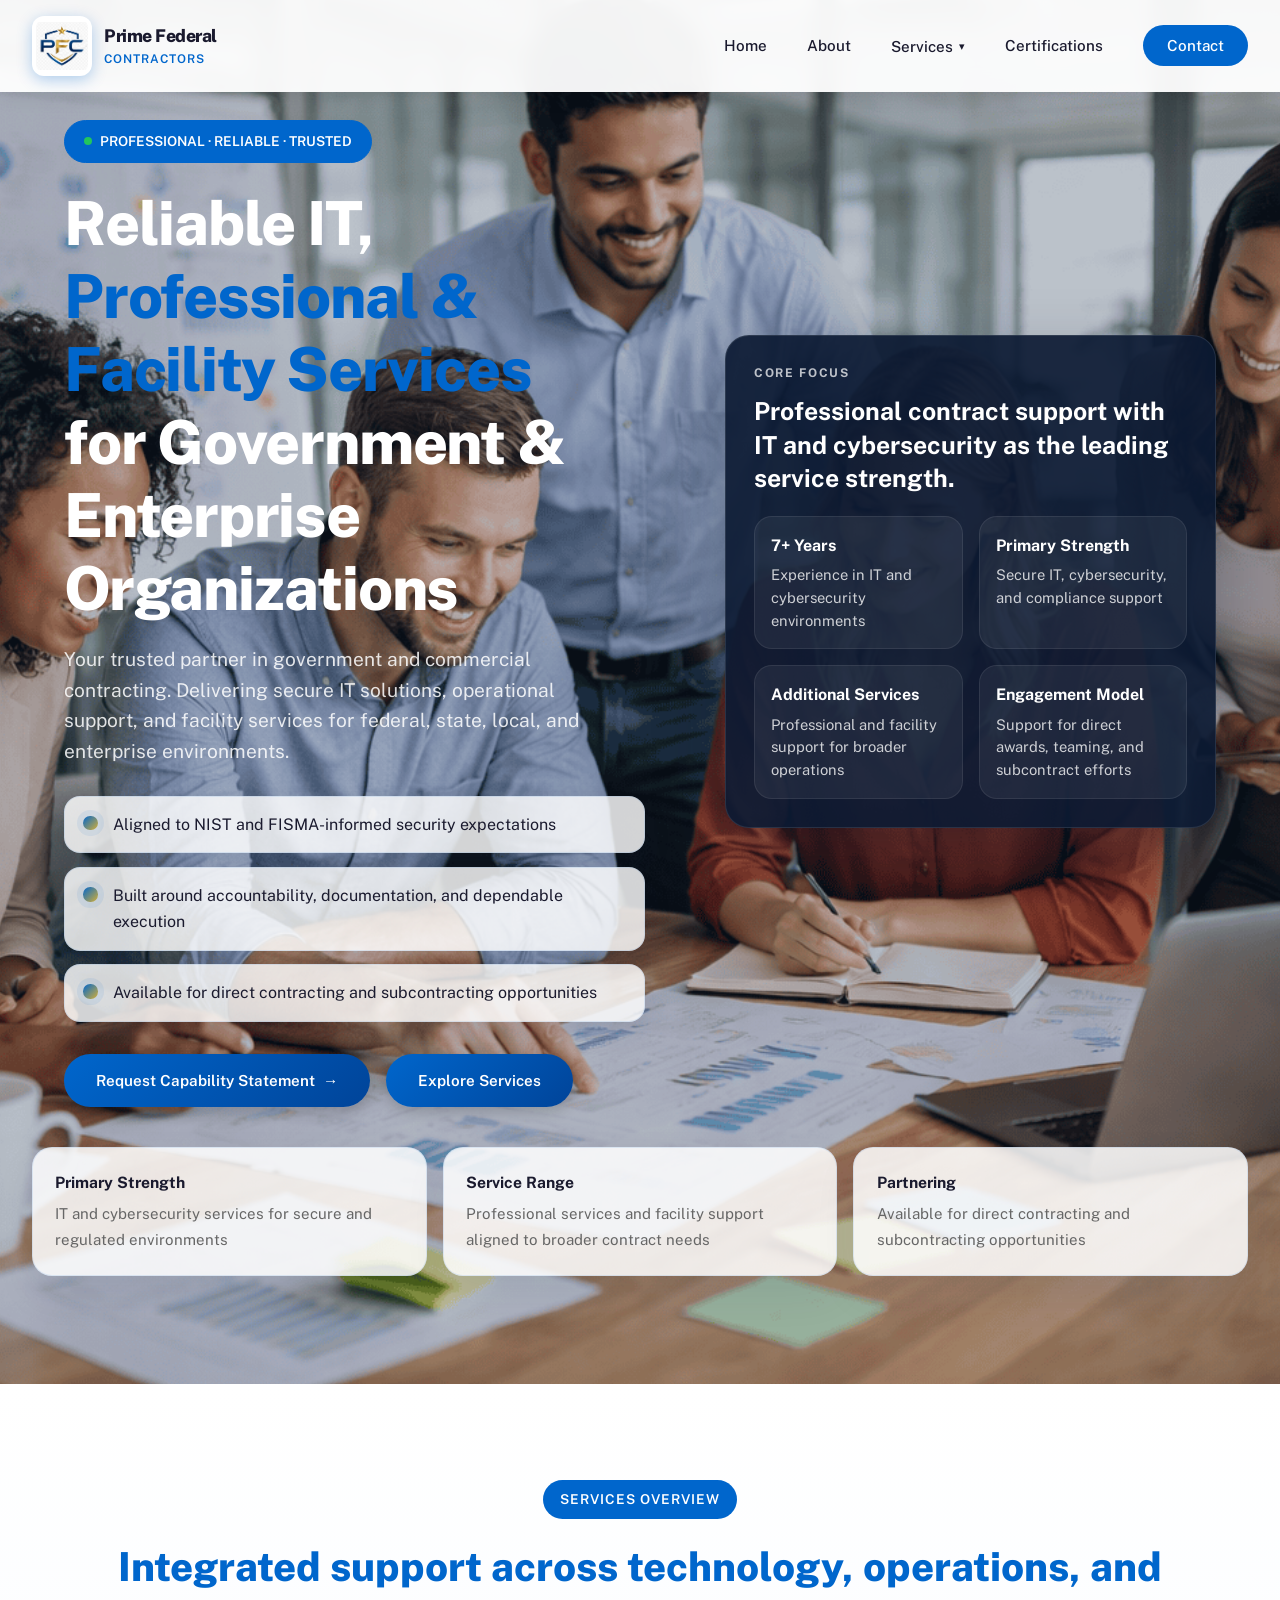
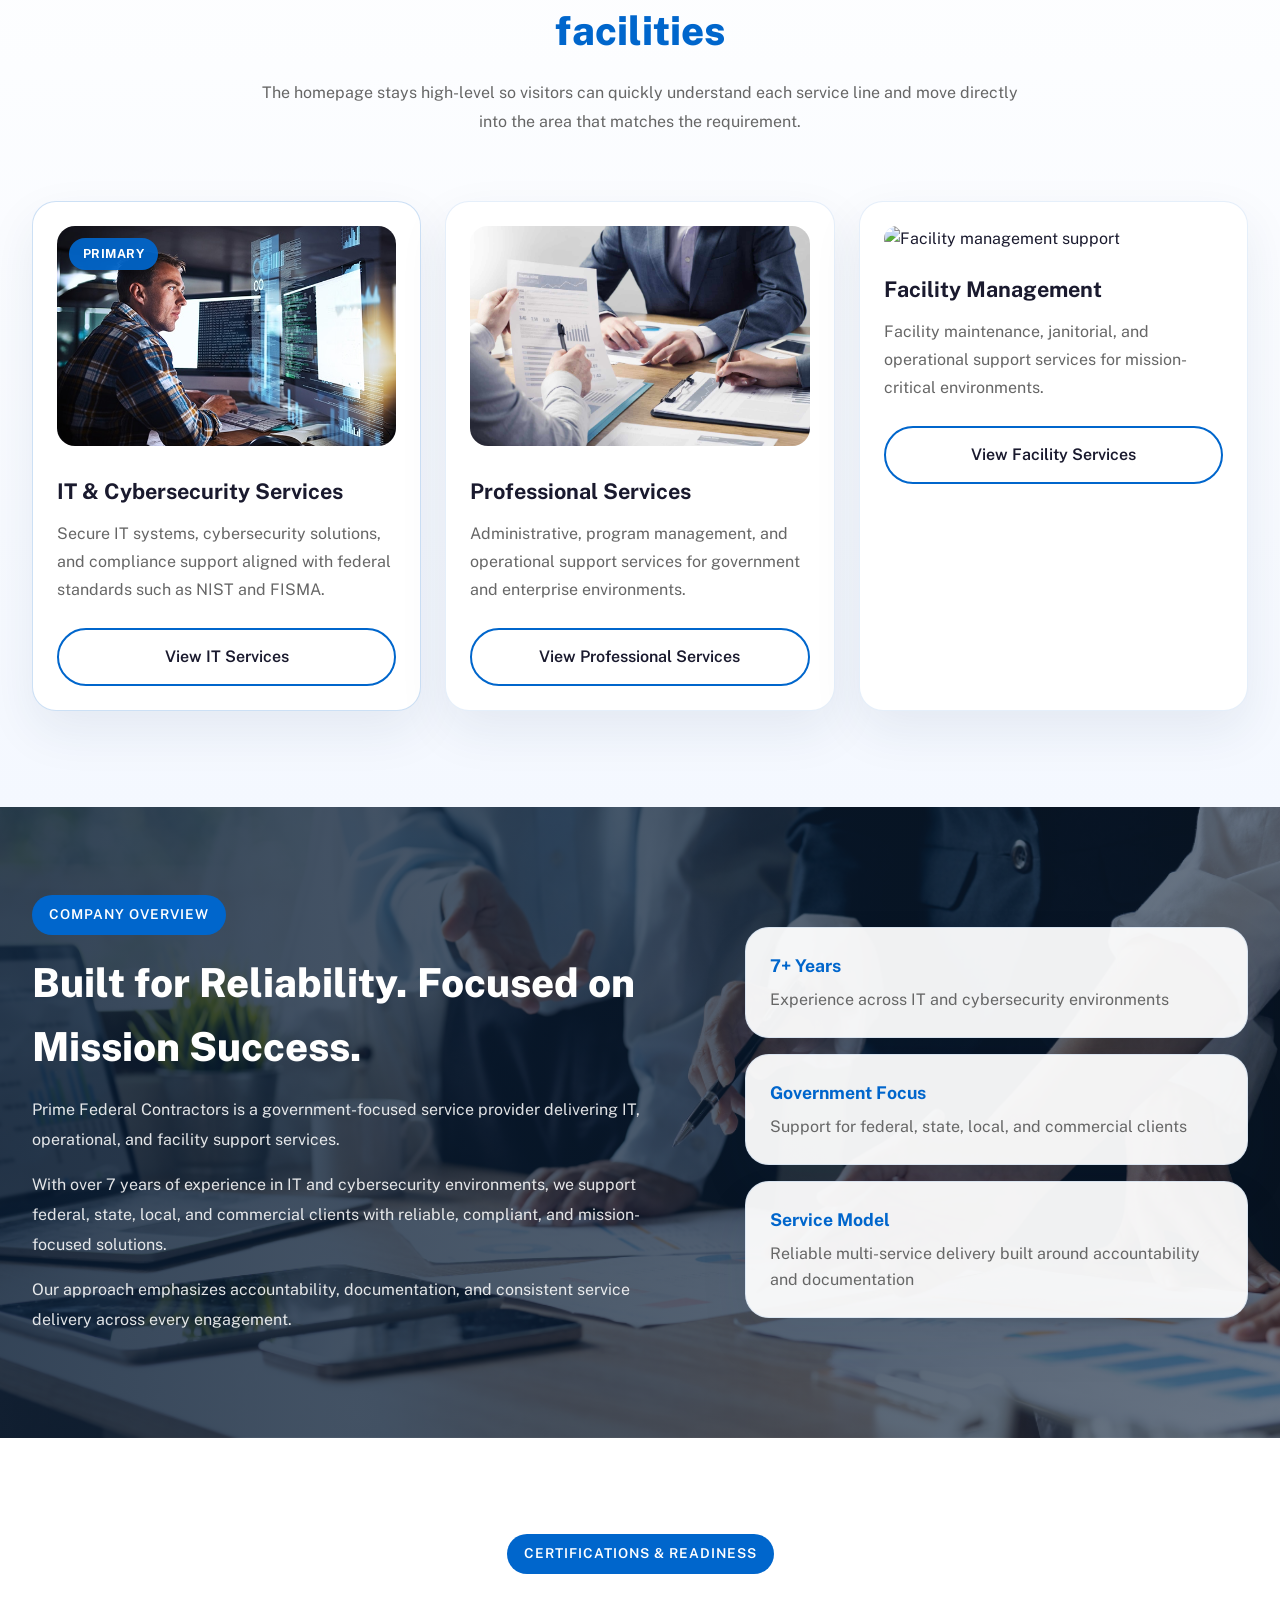
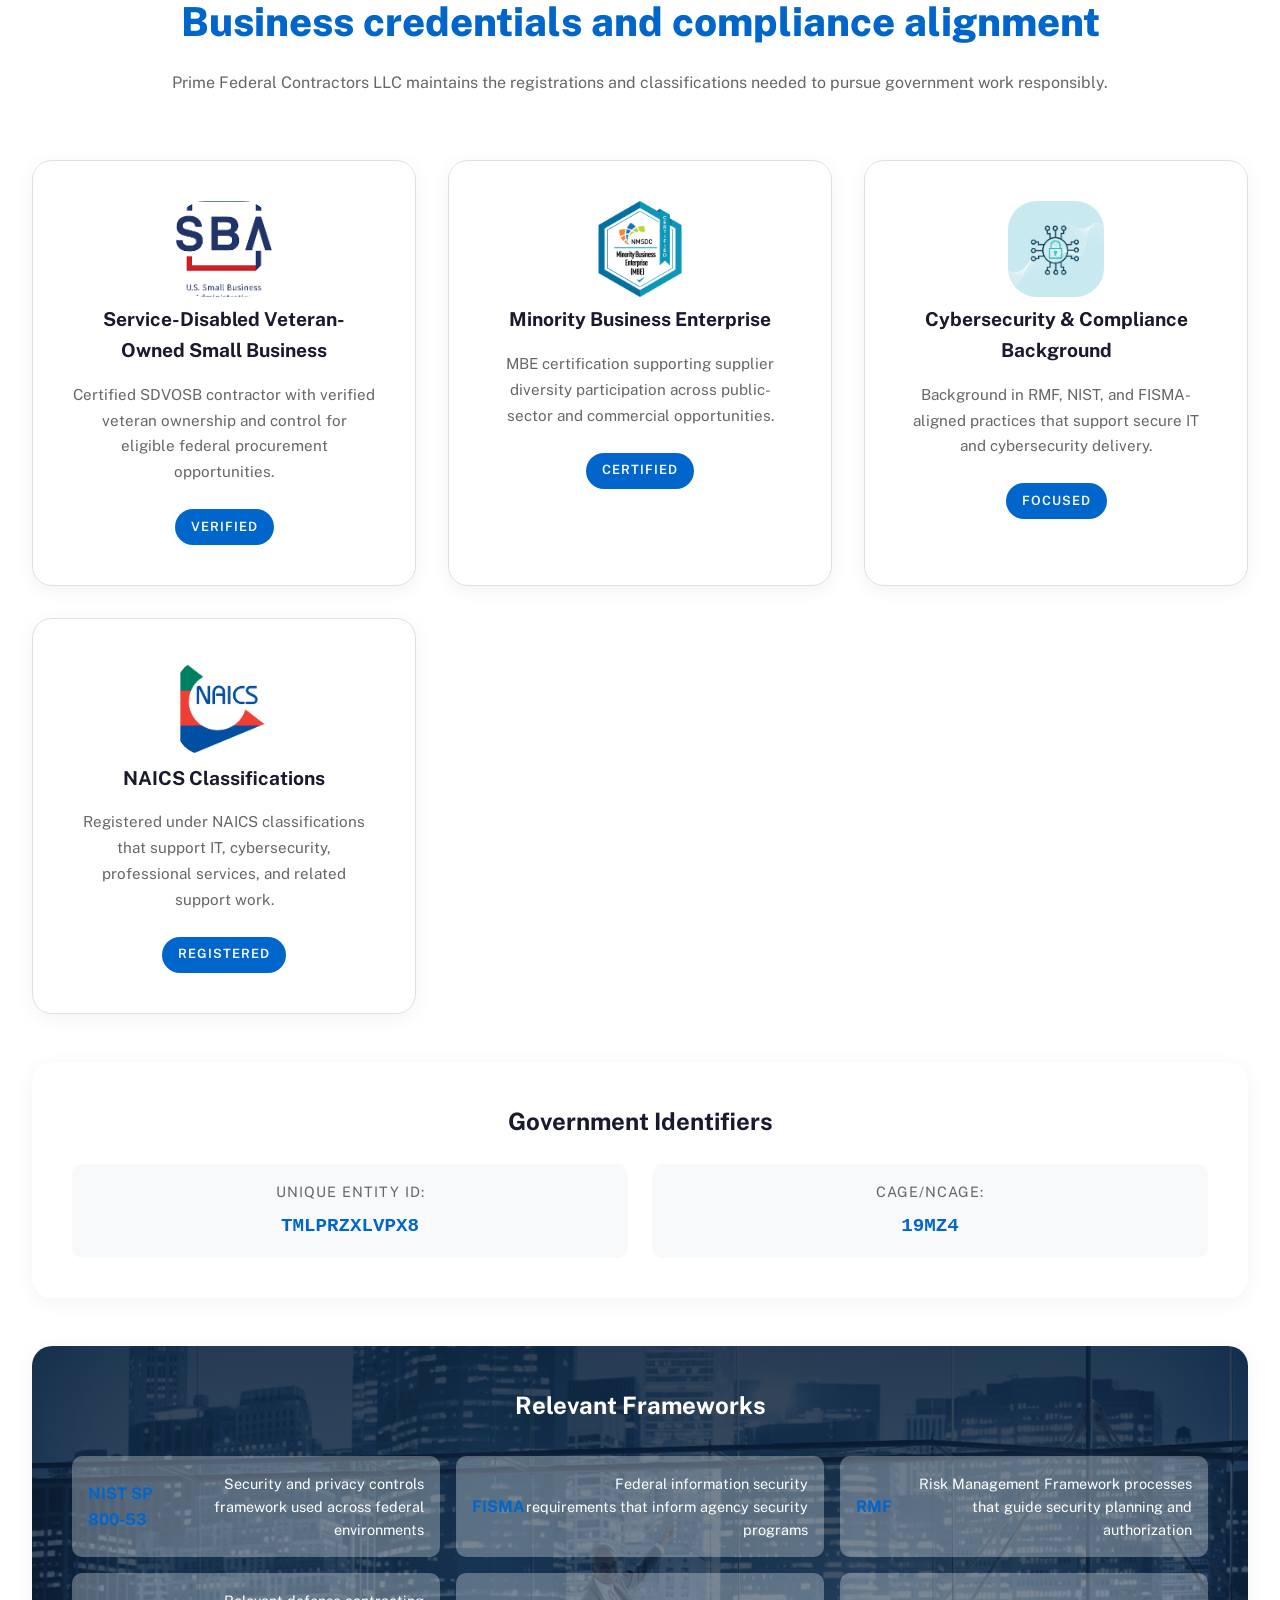
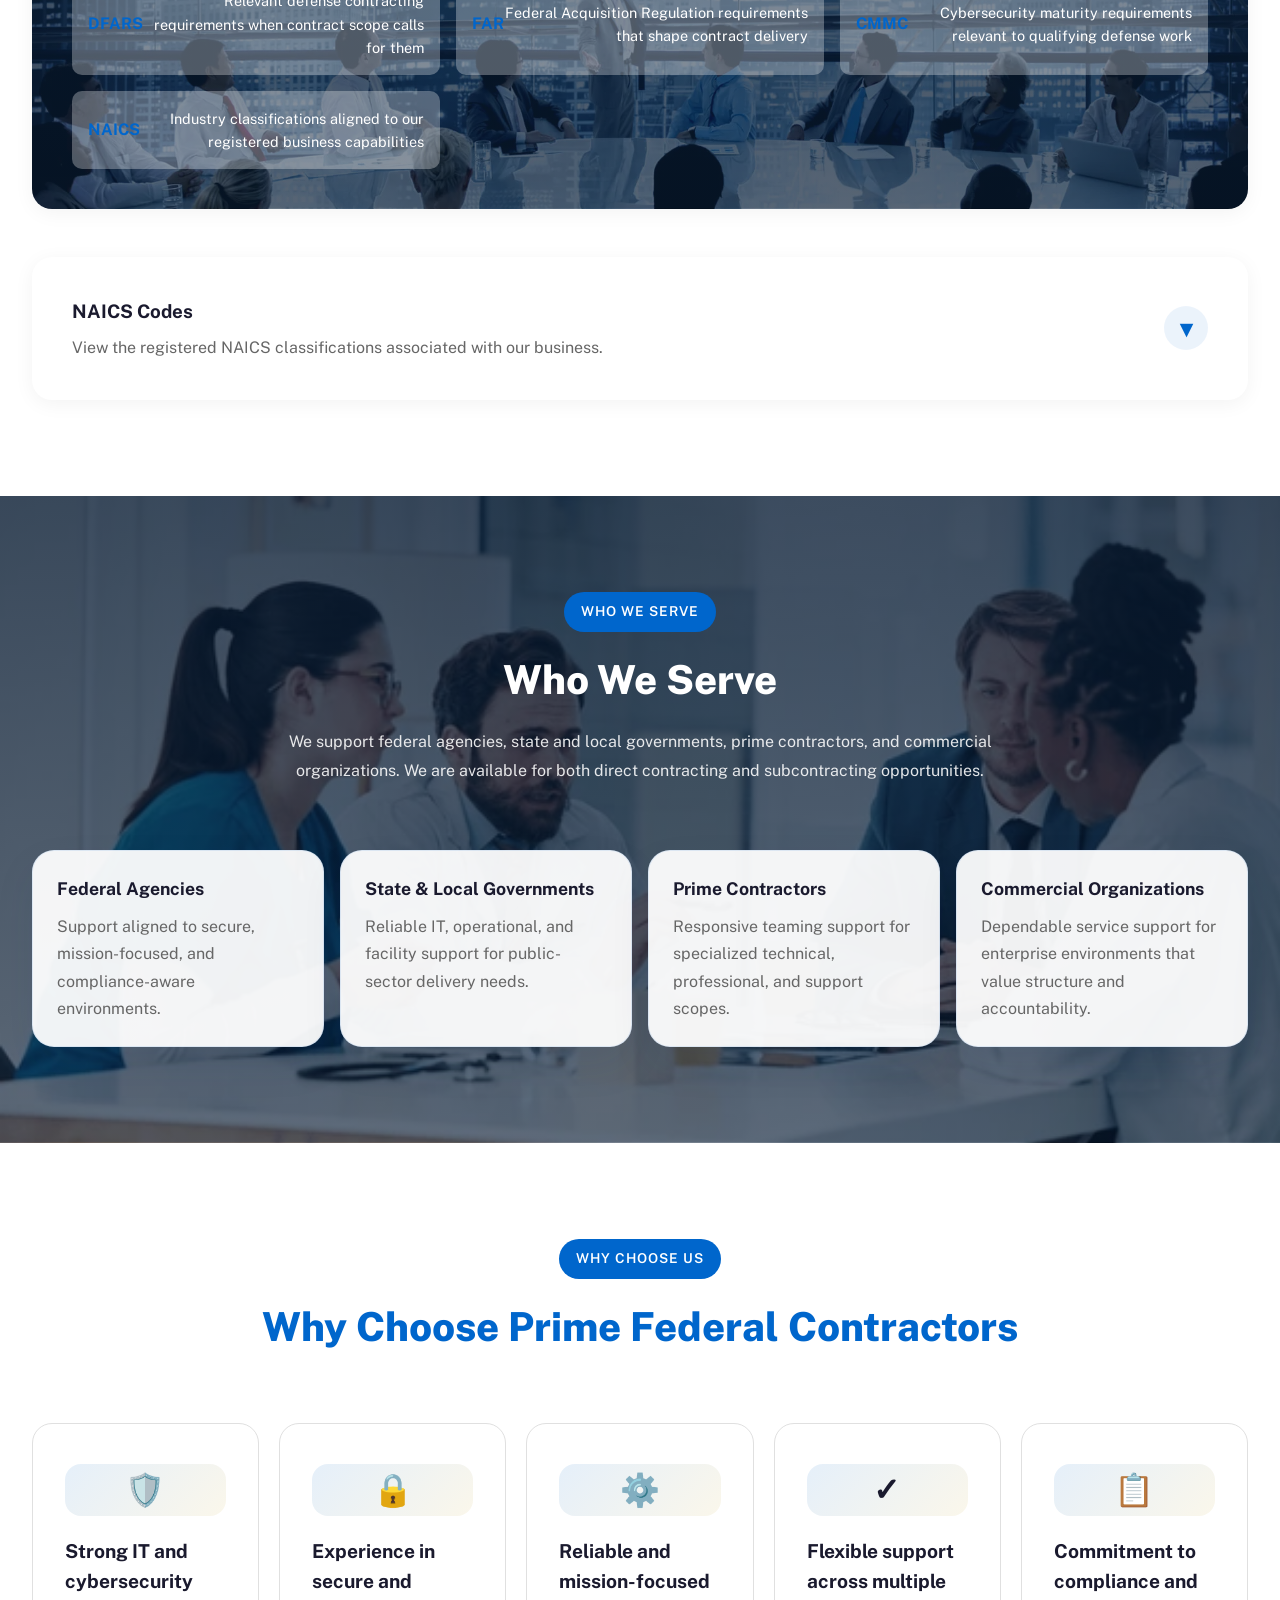
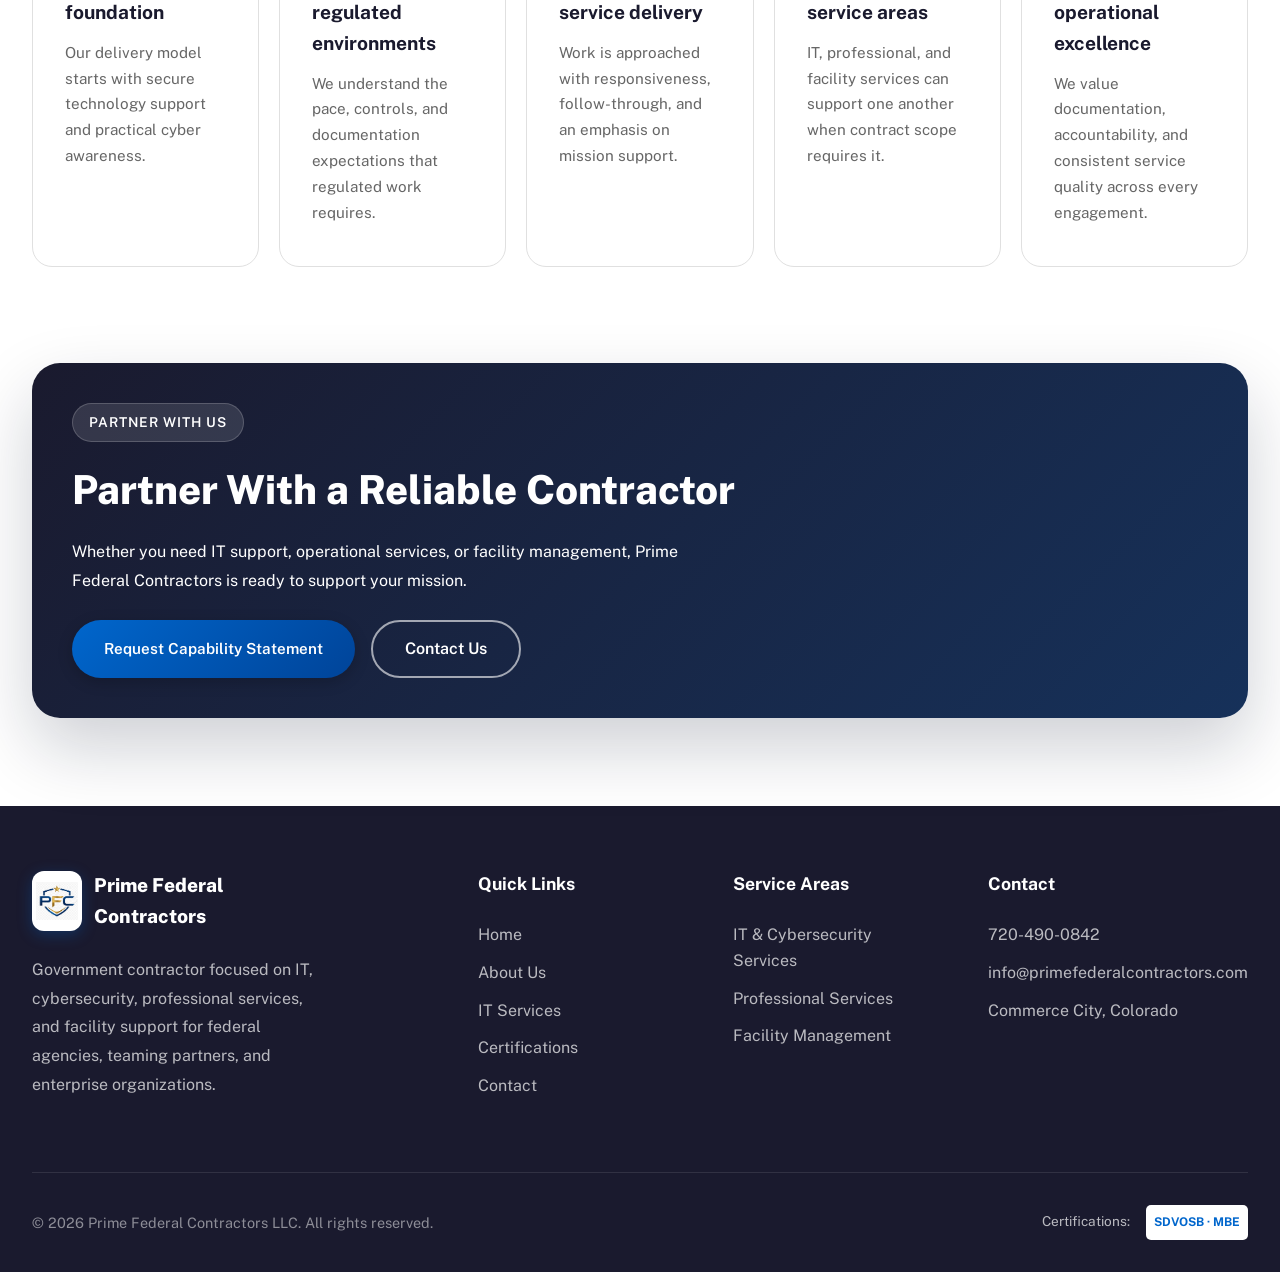
==== commit 296fabee: "adding images" ====
--- a/index.html
+++ b/index.html
@@ -113,7 +113,7 @@
                         Request Capability Statement
                         <span>&rarr;</span>
                     </a>
-                    <a href="#services" class="btn-secondary">Explore Services</a>
+                    <a href="#services" class="btn-primary">Explore Services</a>
                 </div>
             </div>
 
@@ -173,7 +173,7 @@
                     <span class="service-card-badge">Primary</span>
                     <h3>IT &amp; Cybersecurity Services</h3>
                     <p>Secure IT systems, cybersecurity solutions, and compliance support aligned with federal standards such as NIST and FISMA.</p>
-                    <a href="./it-cybersecurity-services.html" class="btn-primary">View IT Services</a>
+                    <a href="./it-cybersecurity-services.html" class="btn-secondary">View IT Services</a>
                 </article>
 
                 <article class="services-overview-card animate-on-scroll delay-2">
--- a/style/index.css
+++ b/style/index.css
@@ -594,6 +594,15 @@
     box-shadow: 0 4px 20px rgba(0, 0, 0, 0.05);
 }
 
+.compliance-standards {
+    background-image:
+        linear-gradient(180deg, rgba(8, 28, 52, 0.84), rgba(8, 28, 52, 0.68)),
+        url("../assets/Relevant Frameworks.webp");
+    background-size: cover;
+    background-position: center;
+    background-repeat: no-repeat;
+}
+
 .identifiers-section h3,
 .compliance-standards h3 {
     font-size: 1.5rem;
@@ -605,6 +614,7 @@
 
 .compliance-standards h3 {
     margin-bottom: 2rem;
+    color: white;
 }
 
 .identifiers-grid {
@@ -648,13 +658,13 @@
     justify-content: space-between;
     align-items: center;
     padding: 1rem;
-    background: var(--light-gray);
+    background: rgba(255, 255, 255, 0.295);
     border-radius: 10px;
     transition: all 0.3s ease;
 }
 
 .standard-item:hover {
-    background: rgba(0, 102, 204, 0.1);
+    background: white;
     transform: translateX(10px);
 }
 
@@ -666,7 +676,7 @@
 
 .standard-desc {
     font-size: 0.9rem;
-    color: var(--text-light);
+    color: var(--white);
     text-align: right;
 }
 
@@ -887,7 +897,12 @@
 
 .home-about {
     padding: 5.5rem 2rem;
-    background: linear-gradient(180deg, #f8fbff 0%, #ffffff 100%);
+    background-image:
+        linear-gradient(90deg, rgba(8, 28, 52, 0.82), rgba(8, 28, 52, 0.58)),
+        url("../assets/Company Overview.png");
+    background-size: cover;
+    background-position: center;
+    background-repeat: no-repeat;
 }
 
 .home-about::before {
@@ -899,14 +914,18 @@
 }
 
 .home-about-copy p {
-    color: var(--text-light);
+    color: rgba(255, 255, 255, 0.88);
     line-height: 1.85;
     margin-bottom: 1rem;
     max-width: 62ch;
 }
 
+.home-about .section-title {
+    color: white;
+}
+
 .home-about-card {
-    background: linear-gradient(180deg, #ffffff 0%, #f7faff 100%);
+    background: rgba(255, 255, 255, 0.94);
 }
 
 .certifications {
@@ -976,14 +995,23 @@
 
 .who-we-serve {
     padding: 6rem 2rem;
-    background: linear-gradient(180deg, #f4f8ff 0%, #ffffff 100%);
+    background-image:
+        linear-gradient(180deg, rgba(8, 28, 52, 0.78), rgba(8, 28, 52, 0.62)),
+        url("../assets/Who We Serve.webp");
+    background-size: cover;
+    background-position: center;
+    background-repeat: no-repeat;
 }
 
 .who-we-serve-intro {
     max-width: 760px;
     margin: 1rem auto 0;
-    color: var(--text-light);
+    color: rgba(255, 255, 255, 0.88);
     line-height: 1.8;
+}
+
+.who-we-serve .section-title {
+    color: white;
 }
 
 .audience-grid {
@@ -993,7 +1021,7 @@
 }
 
 .audience-card {
-    background: white;
+    background: rgba(255, 255, 255, 0.94);
     border-radius: 22px;
     padding: 1.5rem;
     border: 1px solid rgba(0, 102, 204, 0.1);
@@ -1233,4 +1261,4 @@
     .hero-brief-item {
         padding: 0.8rem;
     }
-}+}
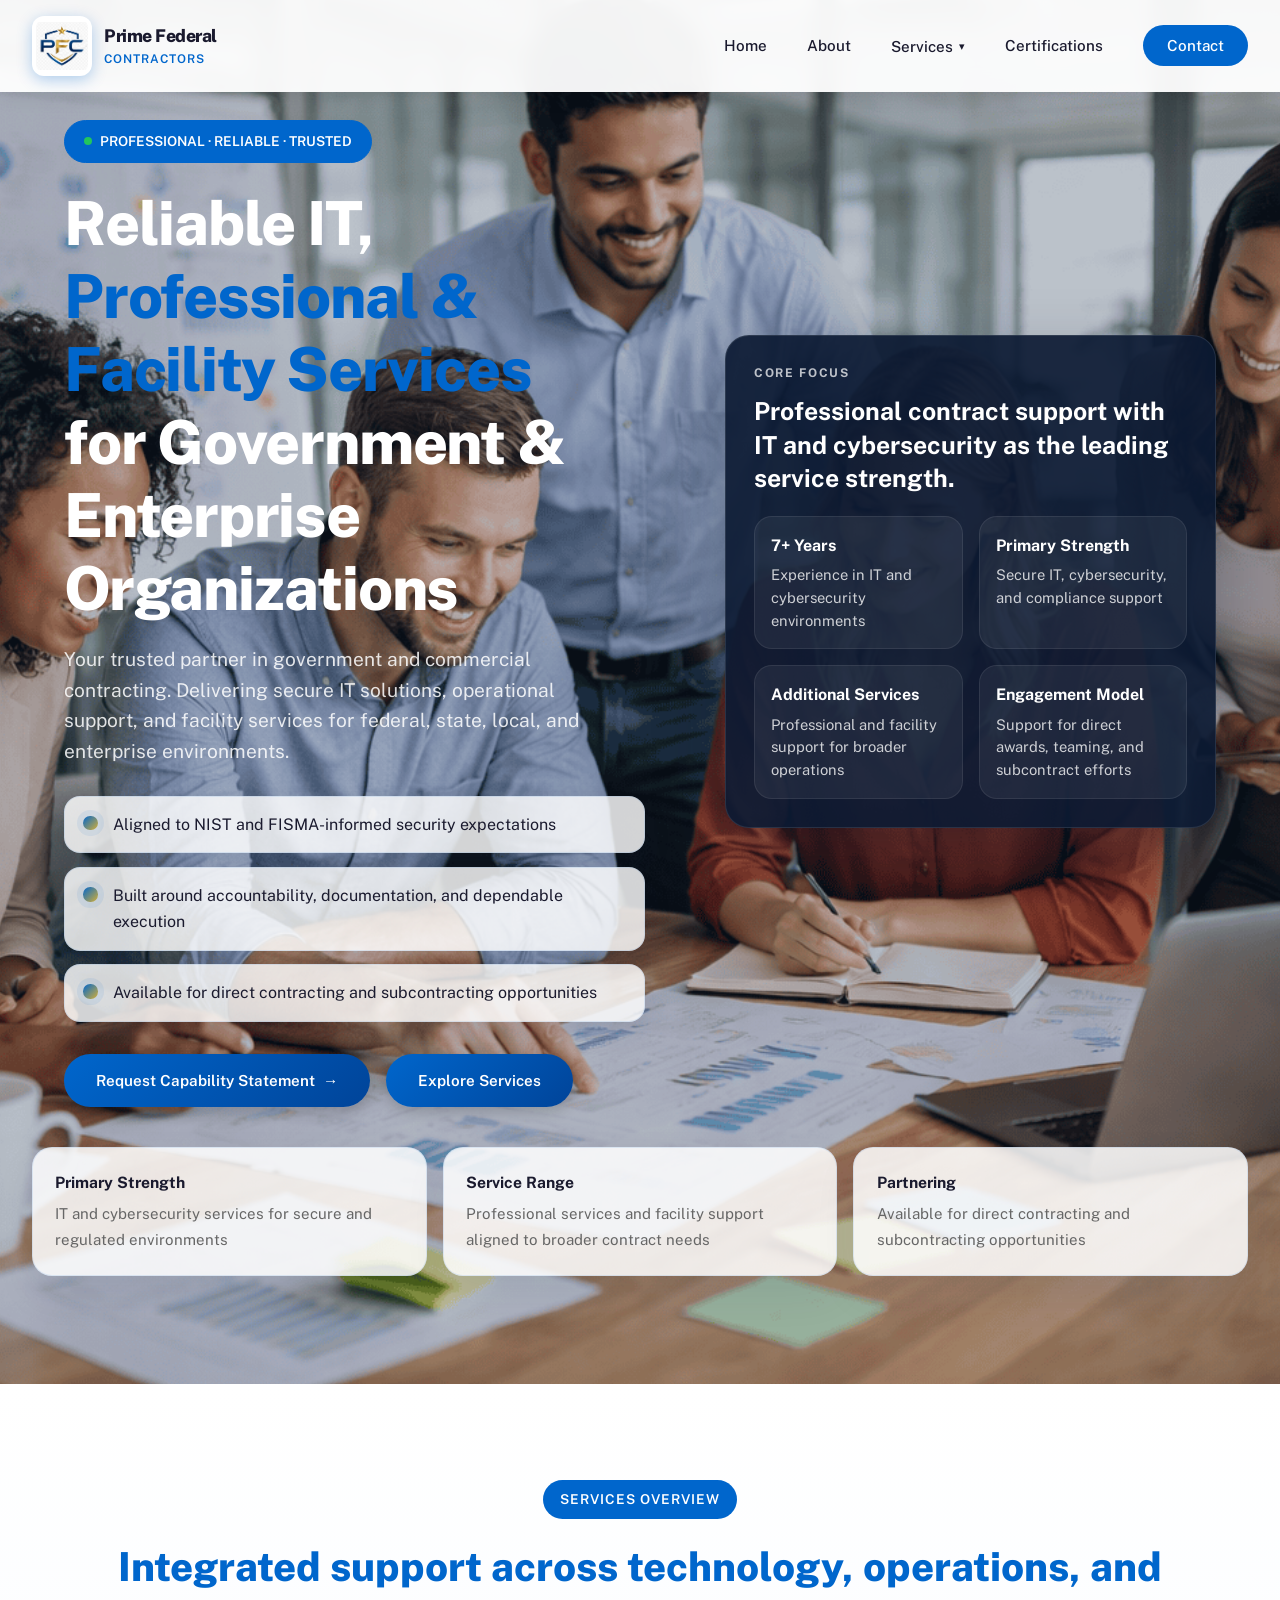
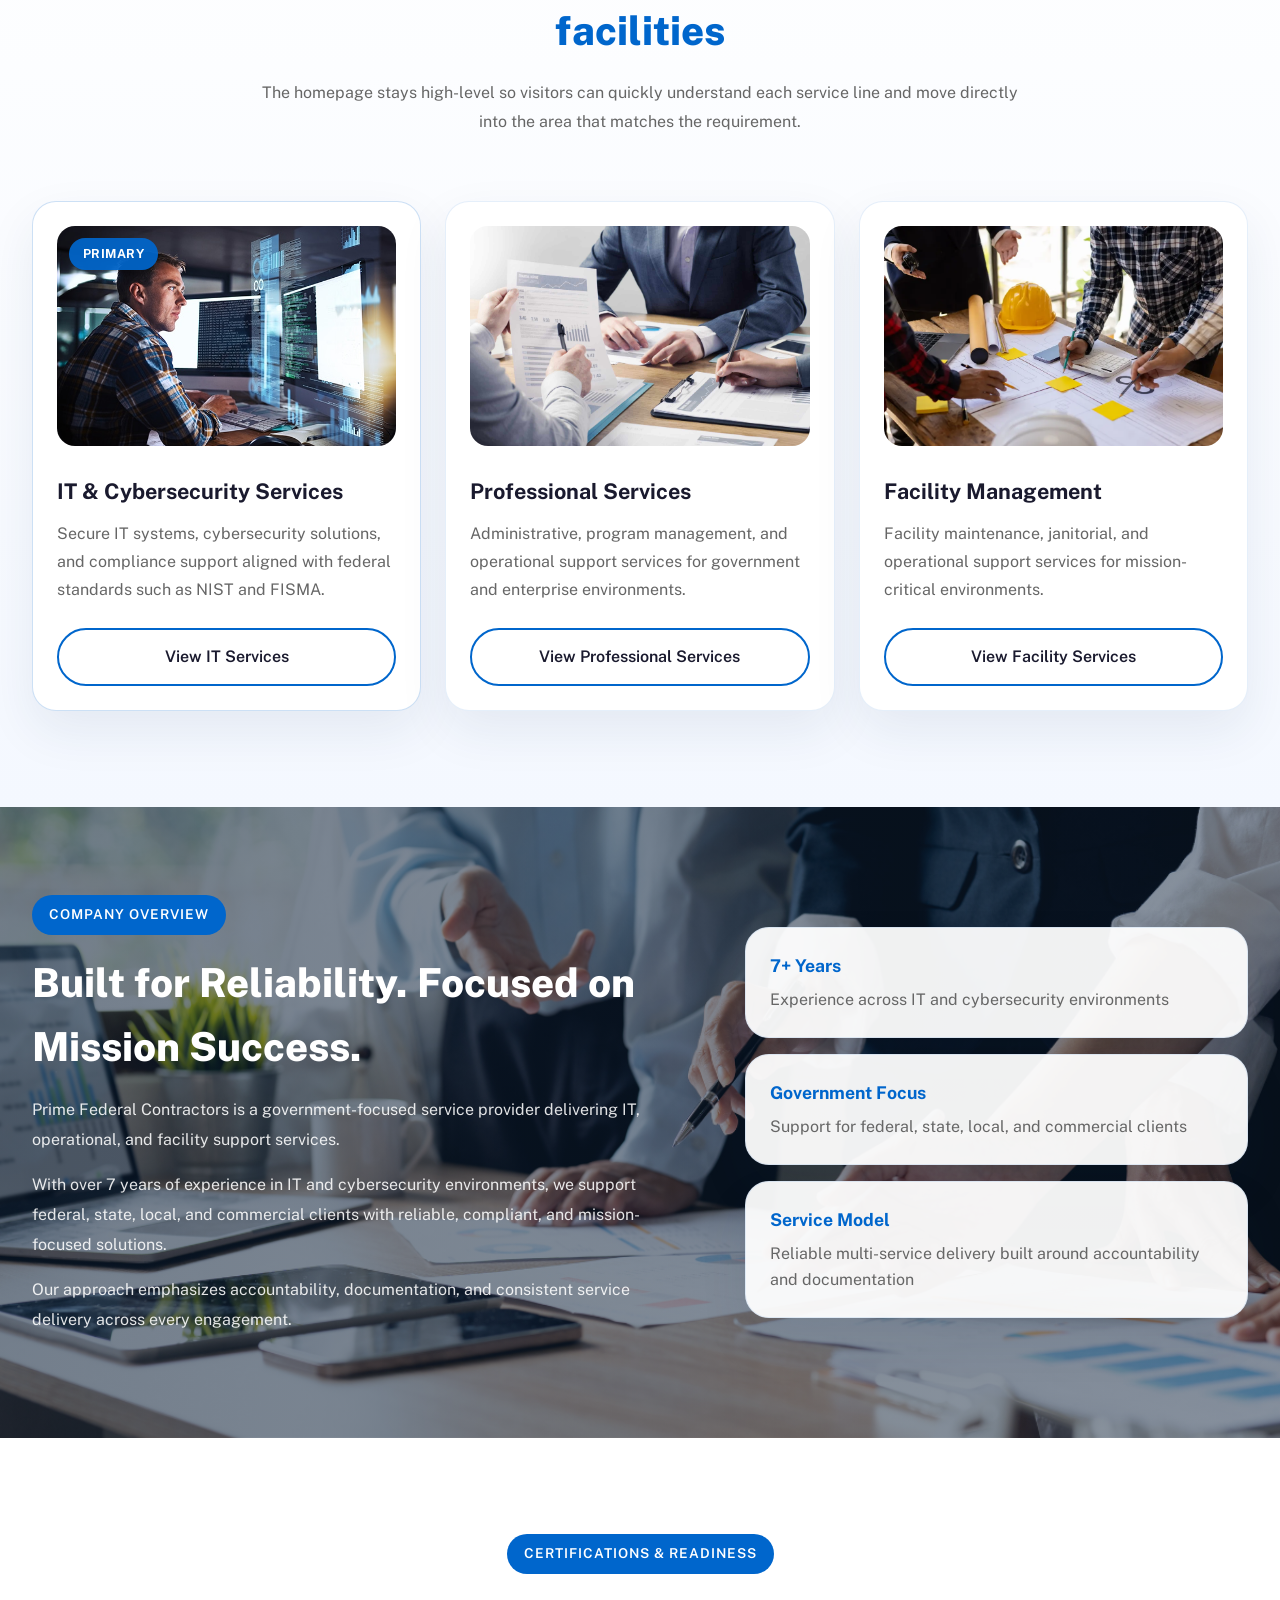
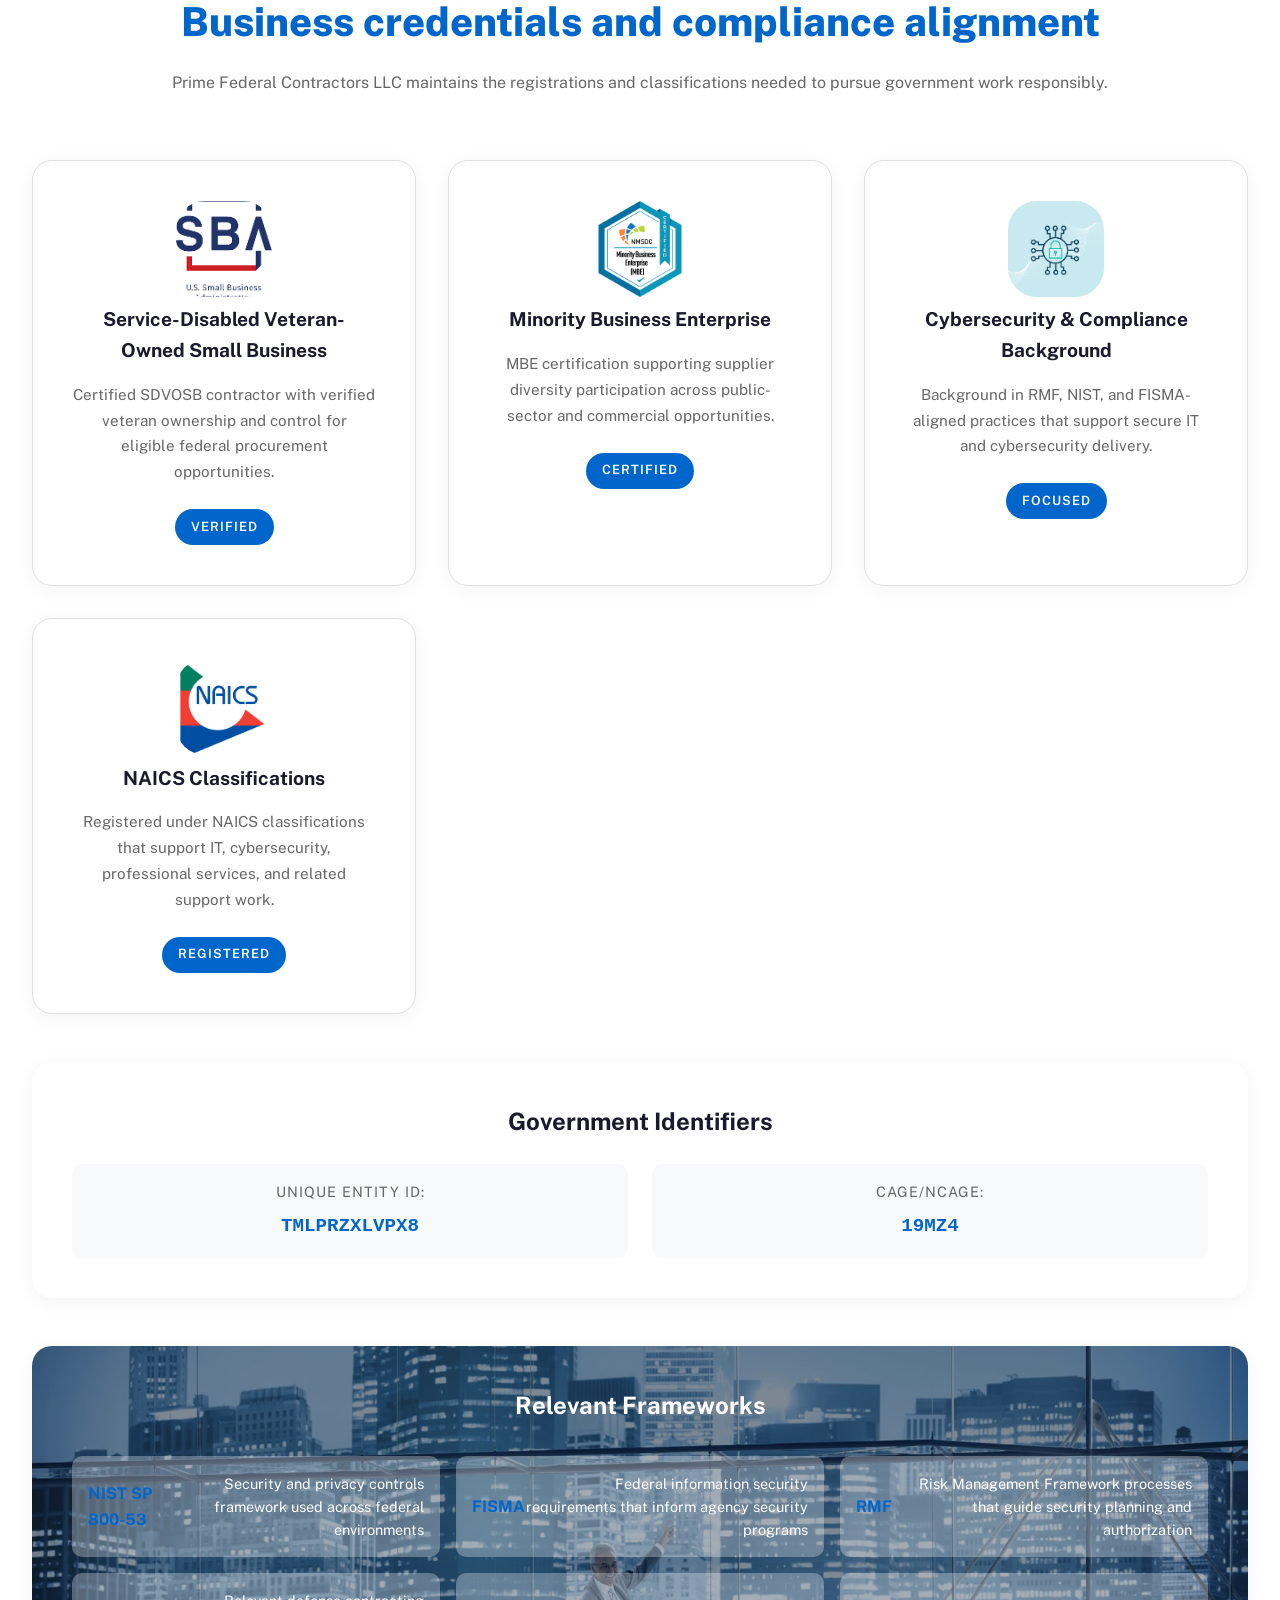
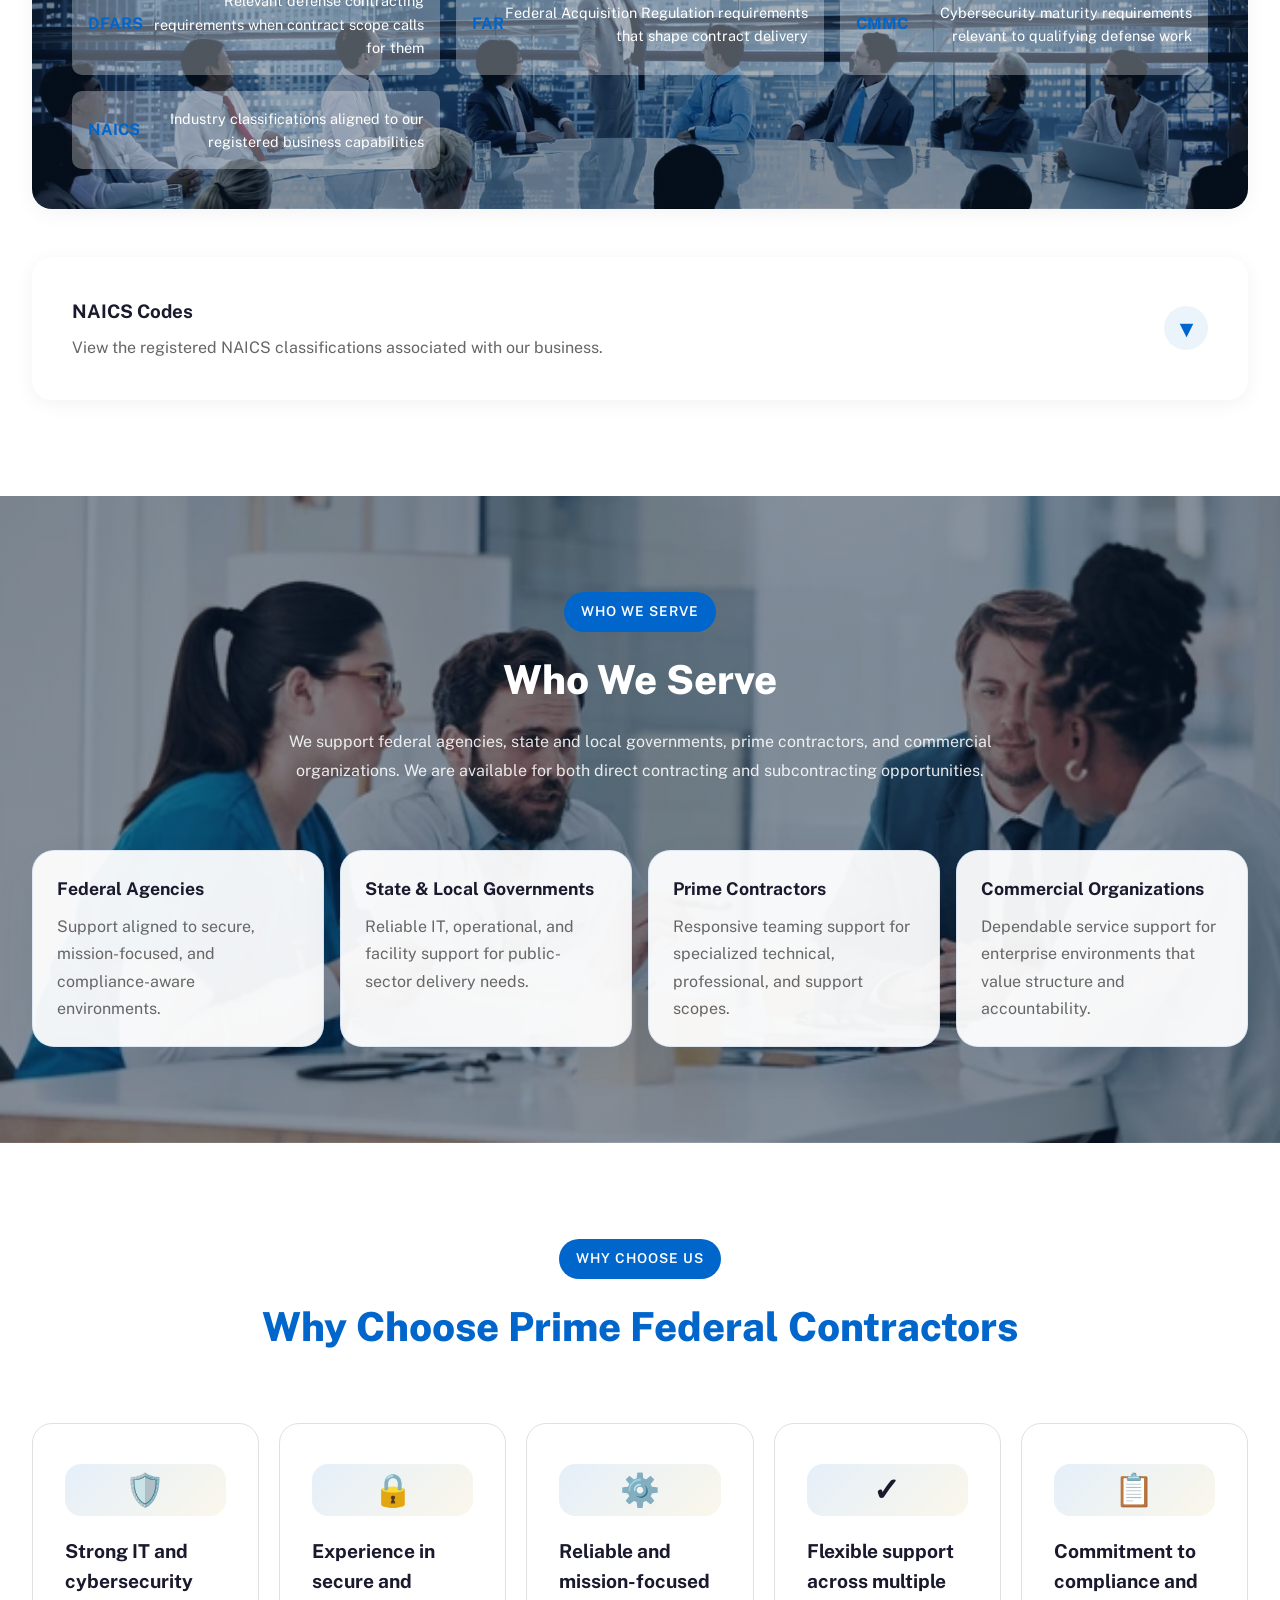
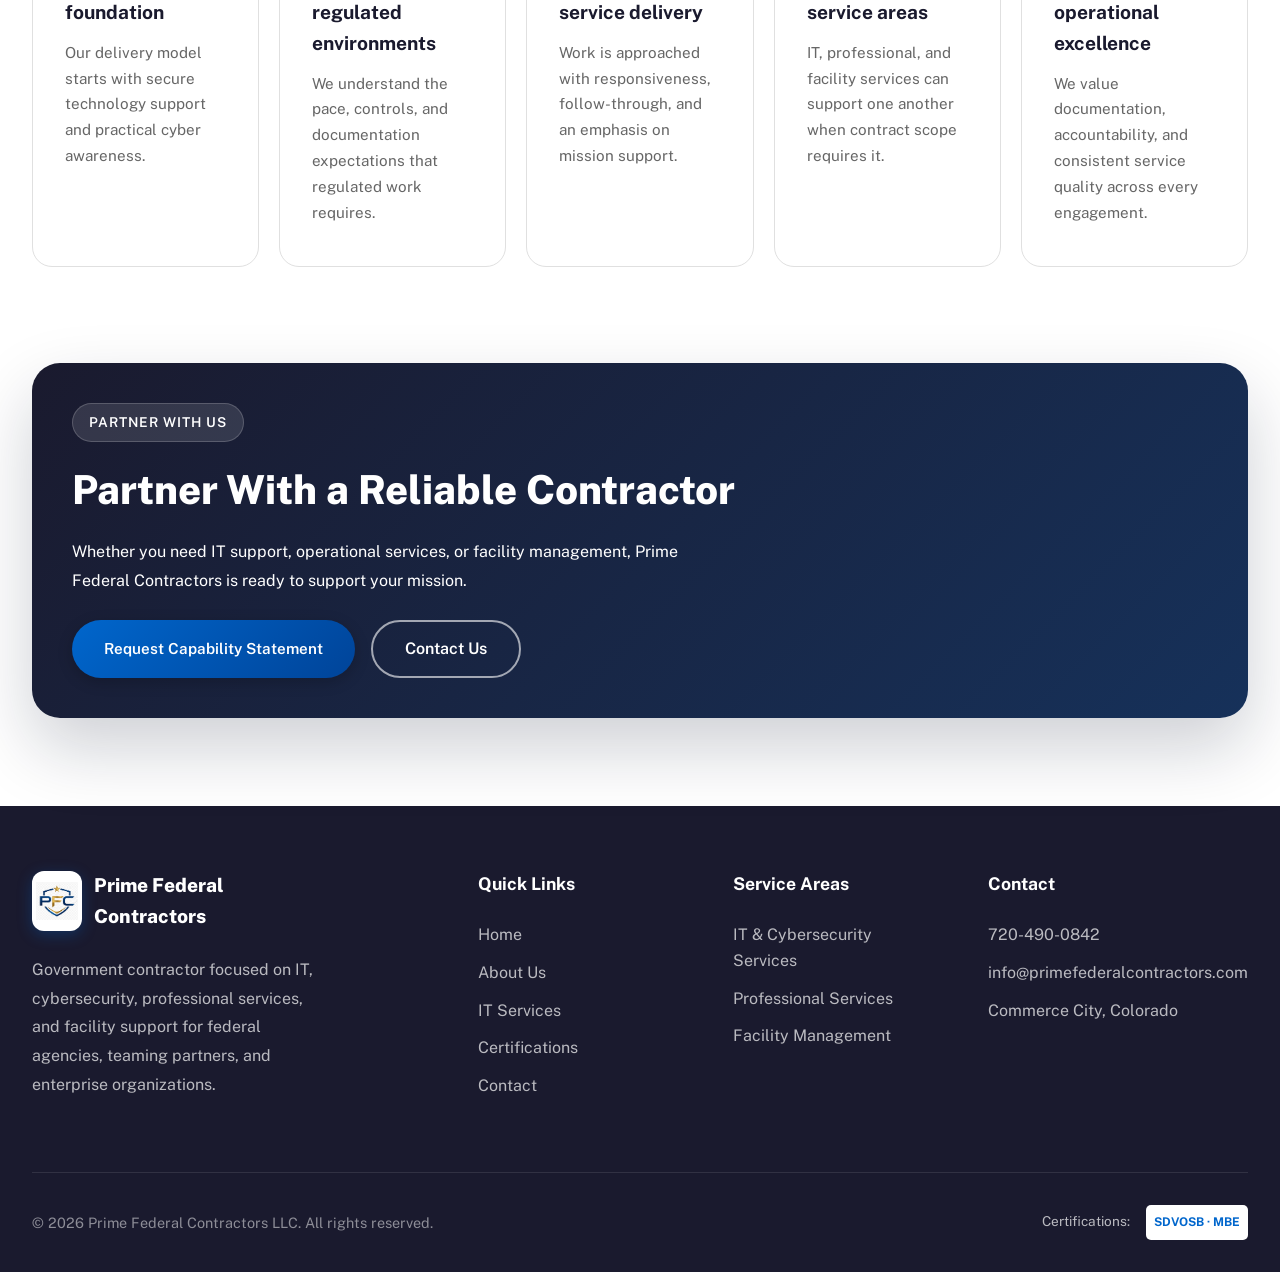
==== commit a2f2cf21: "making images look nice" ====
--- a/index.html
+++ b/index.html
@@ -184,7 +184,7 @@
                 </article>
 
                 <article class="services-overview-card animate-on-scroll delay-3">
-                    <img class="services-card-image" loading="lazy" src="./assets/facility_management.jpg" alt="Facility management support">
+                    <img class="services-card-image" loading="lazy" src="./assets/Facility Management.webp" alt="Facility management support">
                     <h3>Facility Management</h3>
                     <p>Facility maintenance, janitorial, and operational support services for mission-critical environments.</p>
                     <a href="./facility-management.html" class="btn-secondary">View Facility Services</a>
--- a/style/index.css
+++ b/style/index.css
@@ -596,7 +596,7 @@
 
 .compliance-standards {
     background-image:
-        linear-gradient(180deg, rgba(8, 28, 52, 0.84), rgba(8, 28, 52, 0.68)),
+        linear-gradient(180deg, rgba(8, 28, 52, 0.531), rgba(8, 28, 52, 0.505)),
         url("../assets/Relevant Frameworks.webp");
     background-size: cover;
     background-position: center;
@@ -756,7 +756,7 @@
     content: "";
     position: absolute;
     inset: 0;
-    background: rgba(10, 37, 64, 0.334);
+    background: rgba(10, 37, 64, 0);
     z-index: 0;
 }
 
@@ -898,7 +898,7 @@
 .home-about {
     padding: 5.5rem 2rem;
     background-image:
-        linear-gradient(90deg, rgba(8, 28, 52, 0.82), rgba(8, 28, 52, 0.58)),
+        linear-gradient(90deg, rgba(8, 28, 52, 0.558), rgba(8, 28, 52, 0.456)),
         url("../assets/Company Overview.png");
     background-size: cover;
     background-position: center;
@@ -996,7 +996,7 @@
 .who-we-serve {
     padding: 6rem 2rem;
     background-image:
-        linear-gradient(180deg, rgba(8, 28, 52, 0.78), rgba(8, 28, 52, 0.62)),
+        linear-gradient(180deg, rgba(8, 28, 52, 0.479), rgba(8, 28, 52, 0.448)),
         url("../assets/Who We Serve.webp");
     background-size: cover;
     background-position: center;
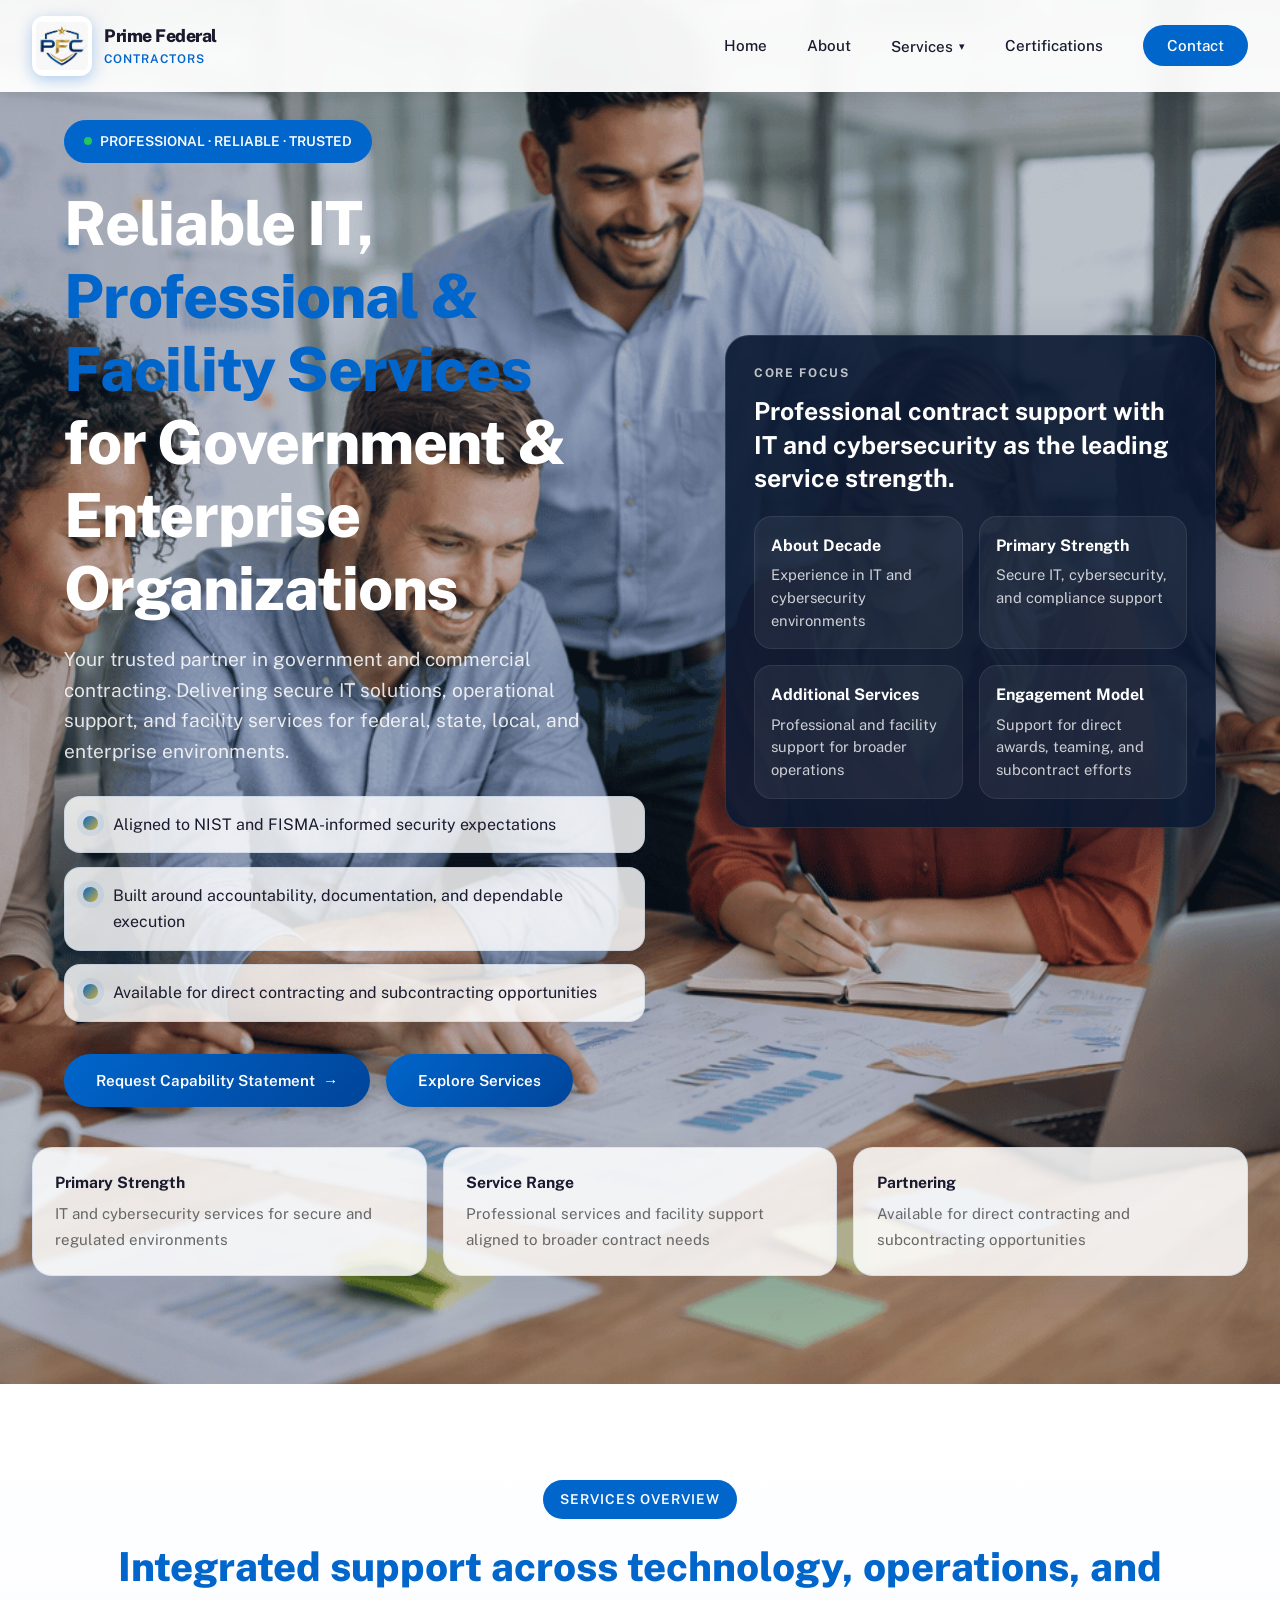
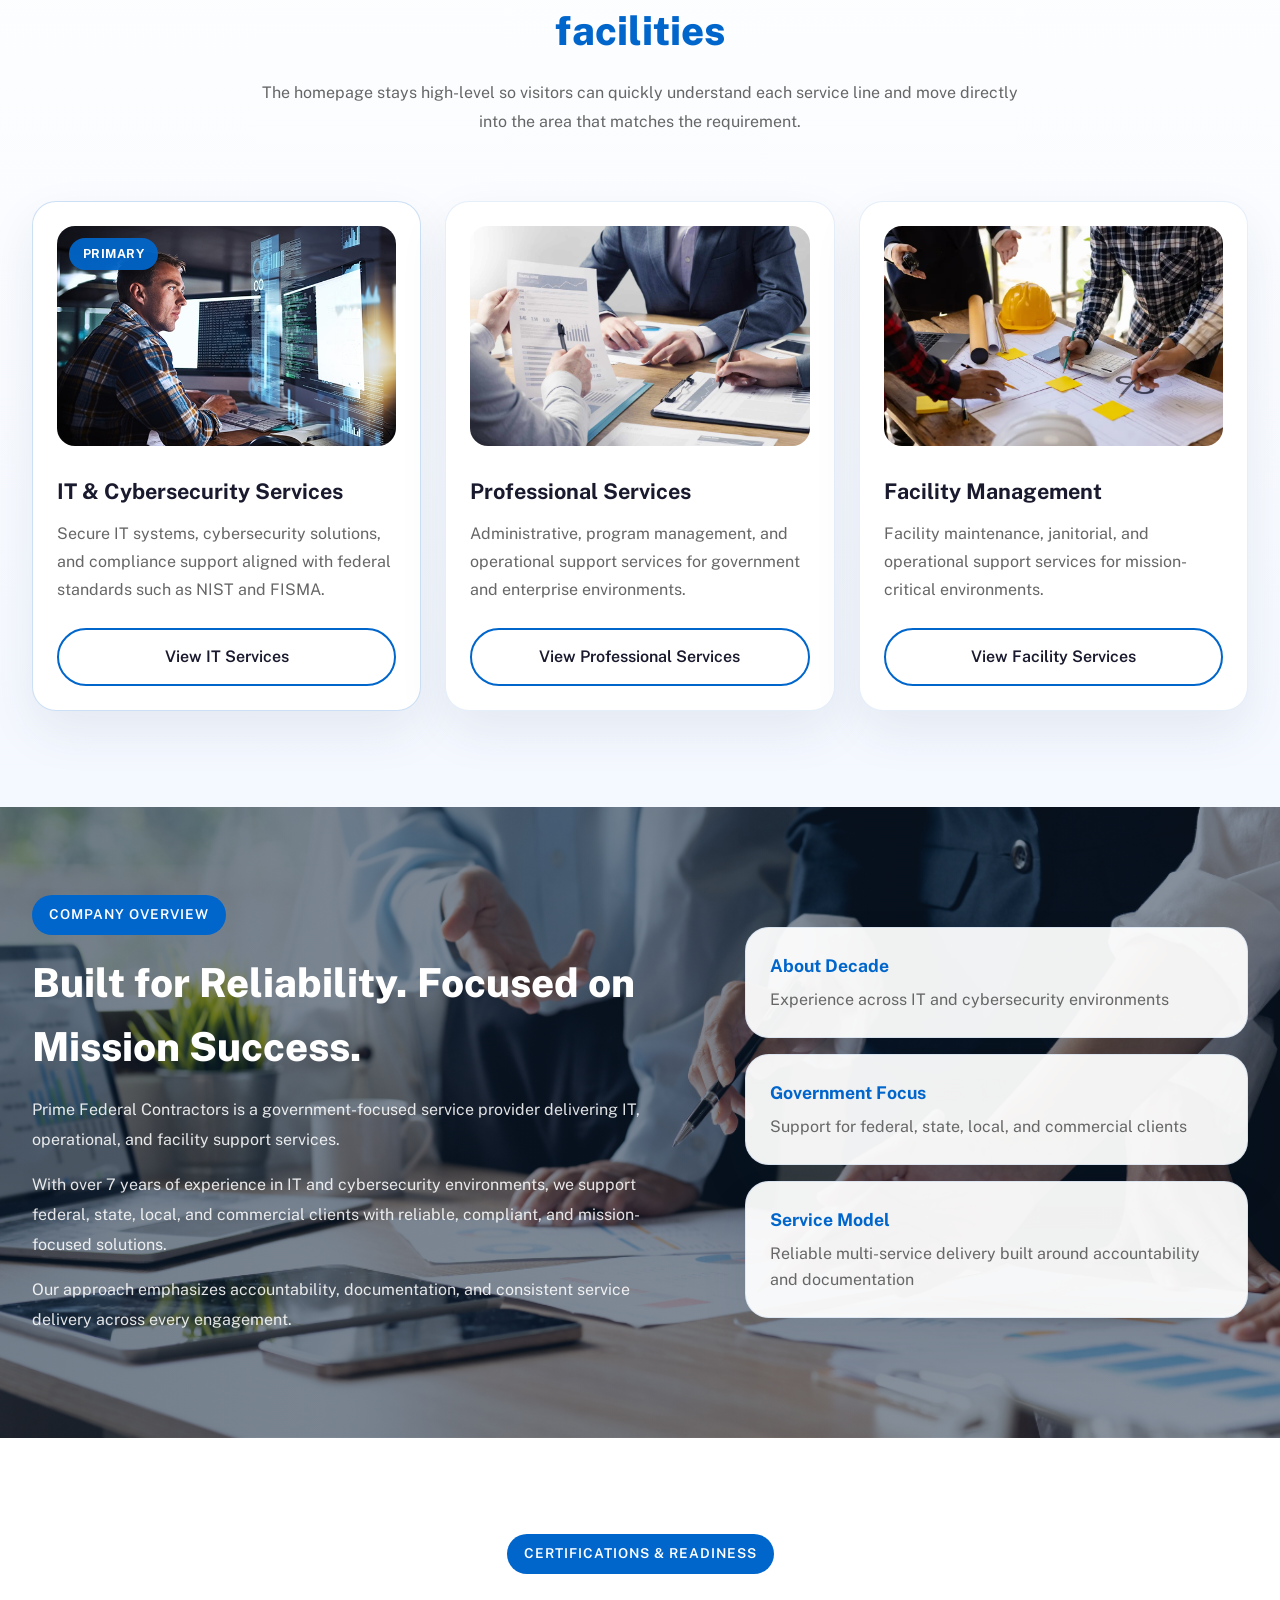
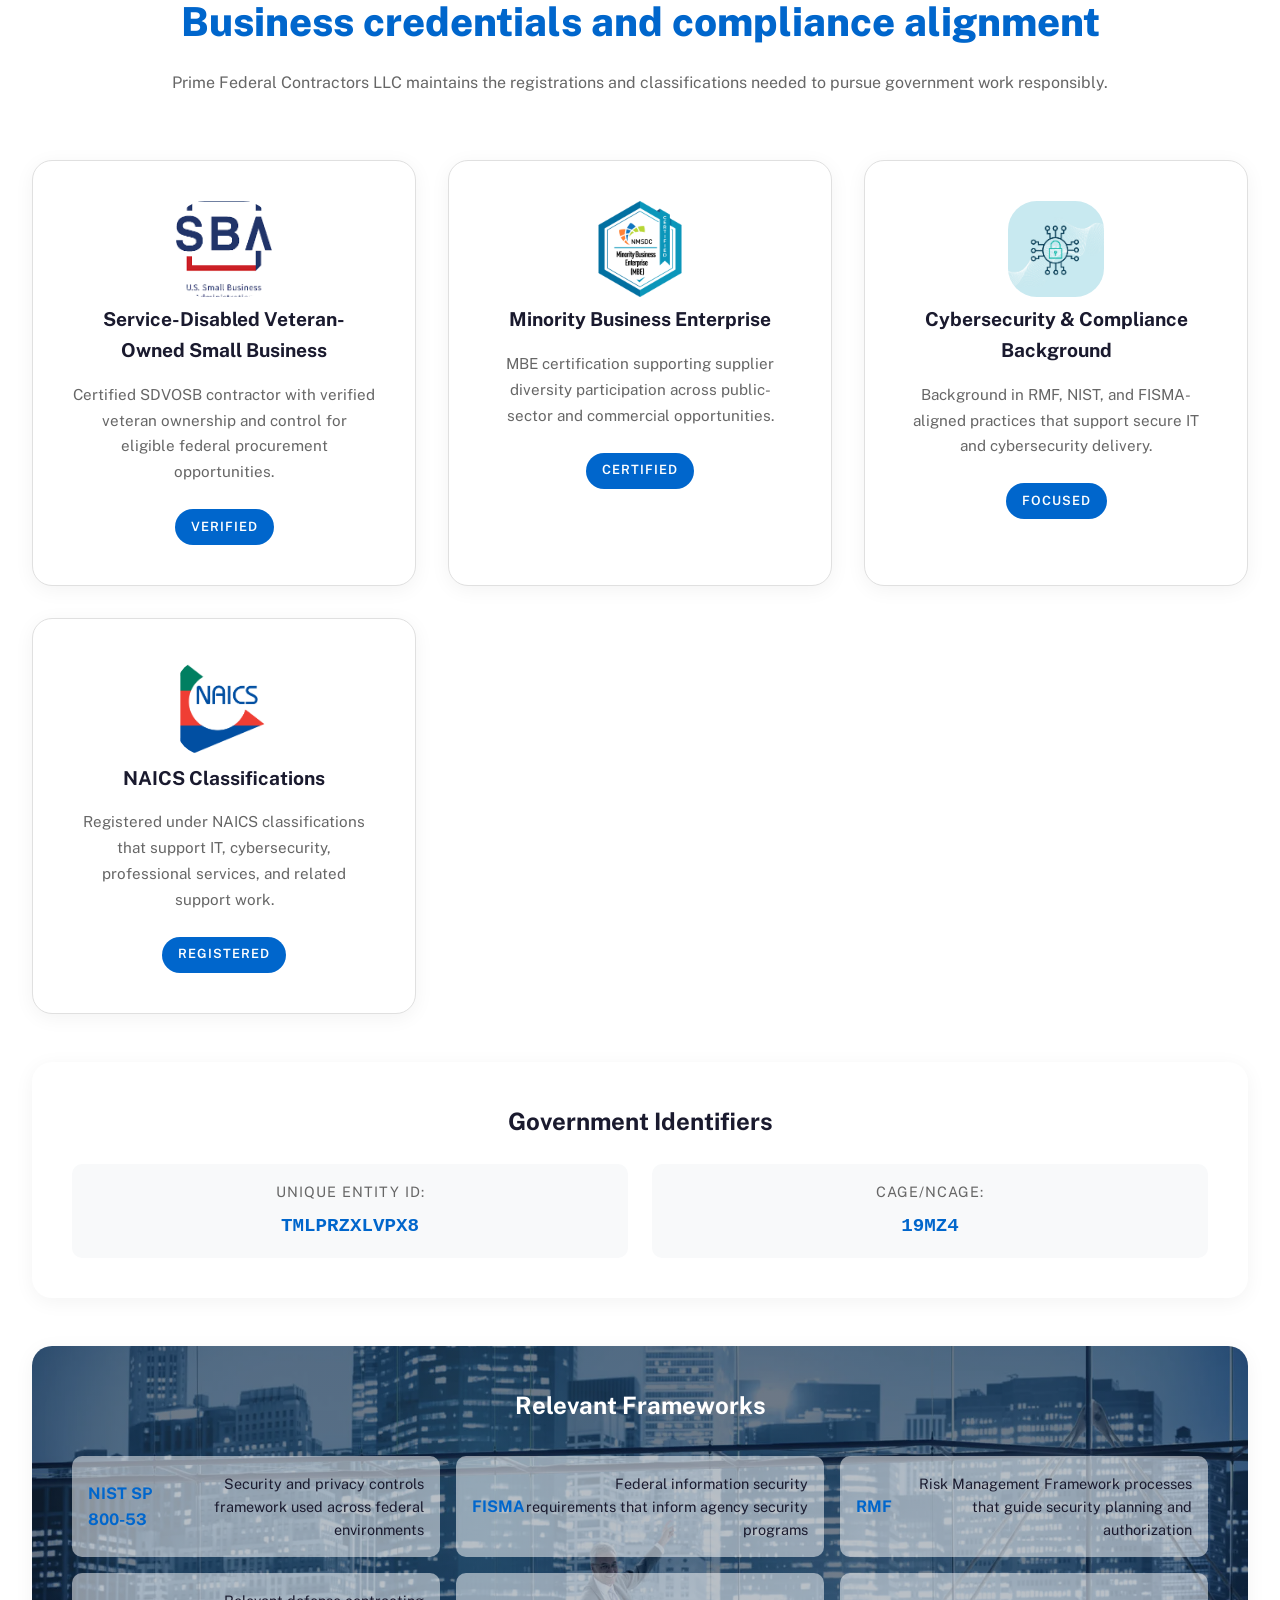
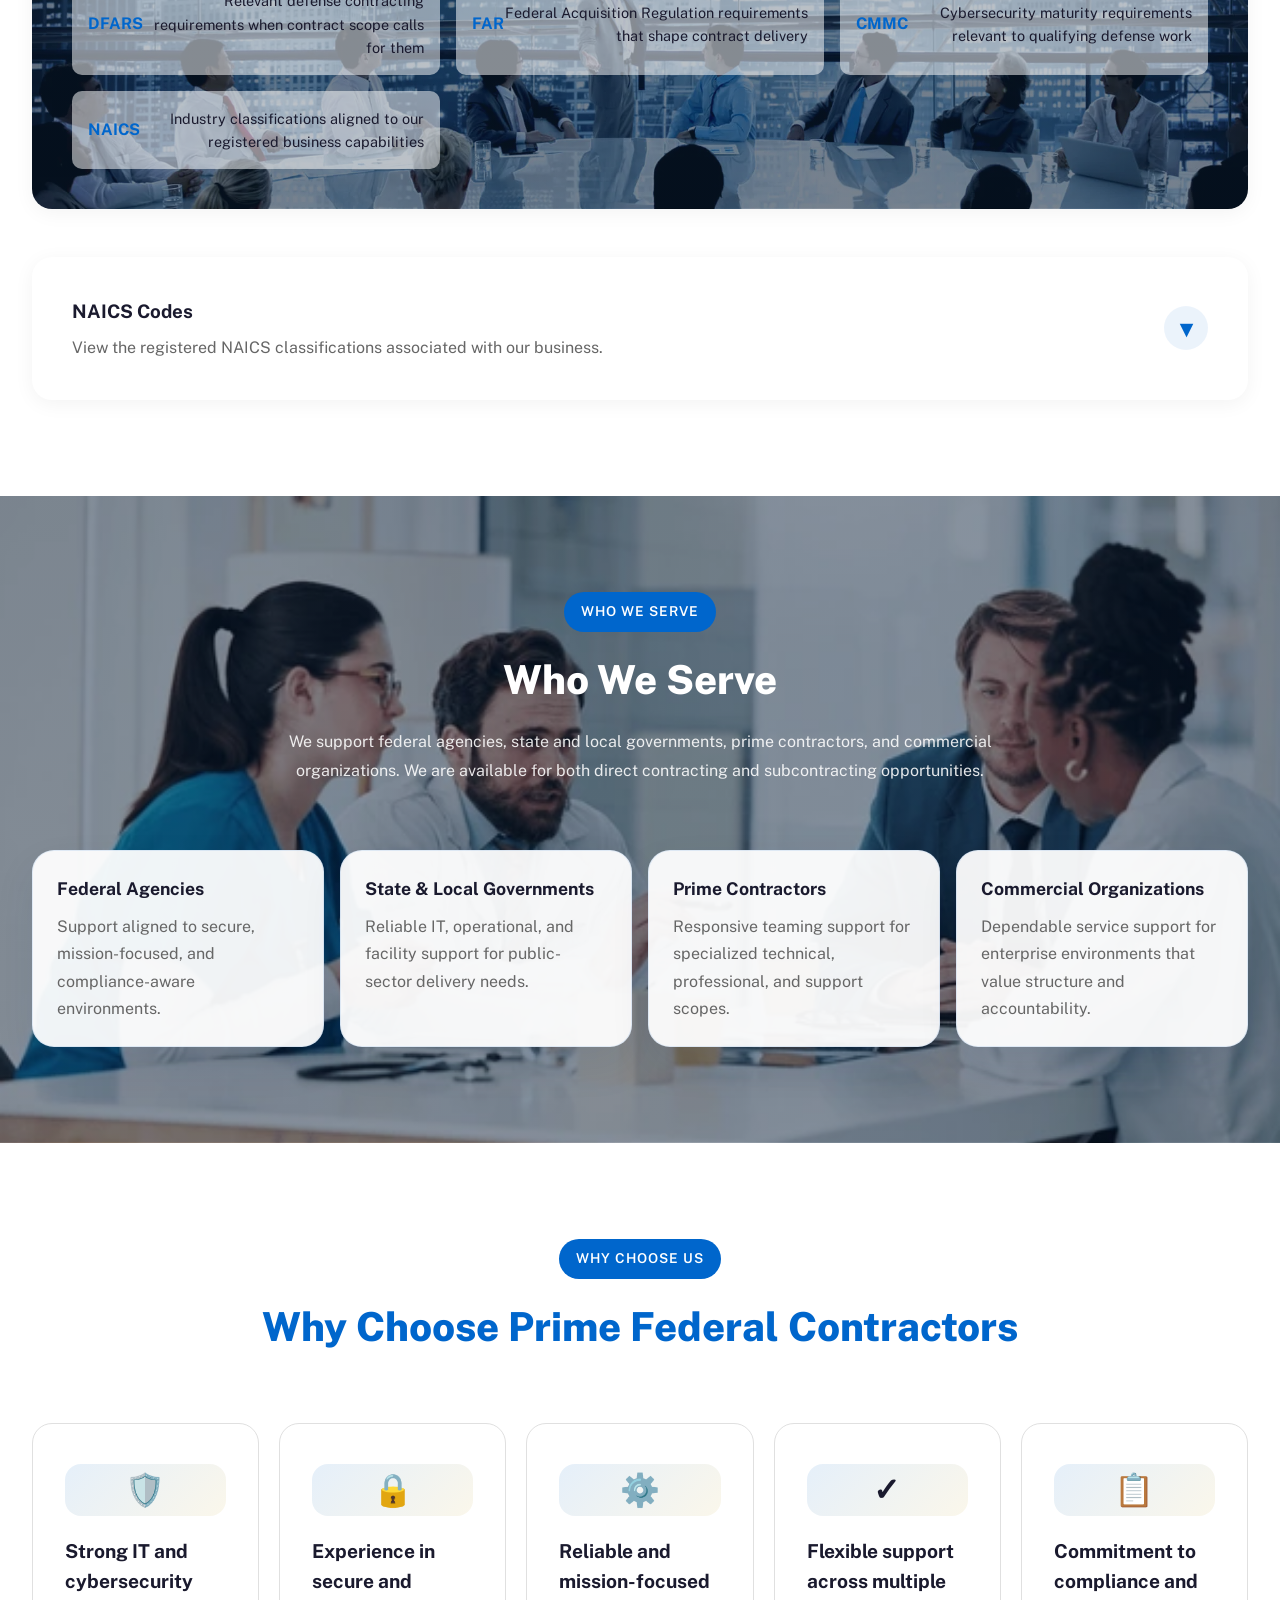
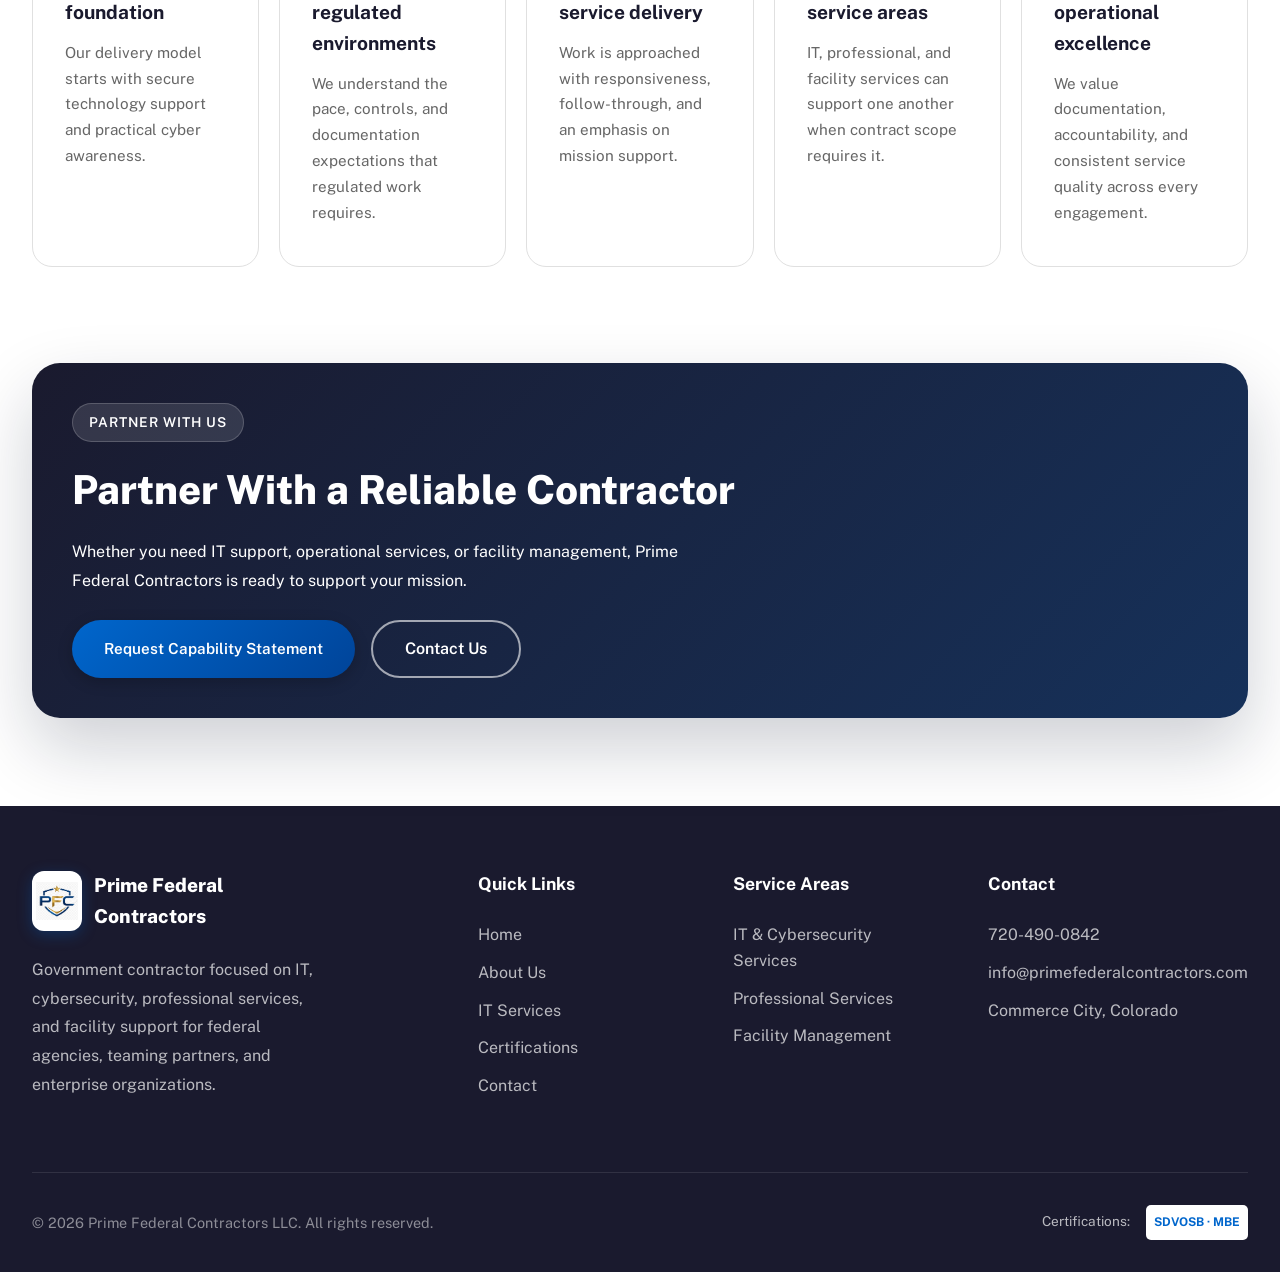
==== commit 9e4f74b8: "changing 7+ to about decade" ====
--- a/index.html
+++ b/index.html
@@ -123,7 +123,7 @@
                     <h3>Professional contract support with IT and cybersecurity as the leading service strength.</h3>
                     <div class="hero-brief-grid">
                         <div class="hero-brief-item">
-                            <strong>7+ Years</strong>
+                            <strong>About Decade</strong>
                             <span>Experience in IT and cybersecurity environments</span>
                         </div>
                         <div class="hero-brief-item">
@@ -205,7 +205,7 @@
 
             <div class="home-about-cards animate-on-scroll delay-2">
                 <div class="home-about-card">
-                    <strong>7+ Years</strong>
+                    <strong>About Decade</strong>
                     <span>Experience across IT and cybersecurity environments</span>
                 </div>
                 <div class="home-about-card">
--- a/style/index.css
+++ b/style/index.css
@@ -596,7 +596,7 @@
 
 .compliance-standards {
     background-image:
-        linear-gradient(180deg, rgba(8, 28, 52, 0.531), rgba(8, 28, 52, 0.505)),
+        linear-gradient(180deg, rgba(8, 28, 52, 0.601), rgba(8, 28, 52, 0.553)),
         url("../assets/Relevant Frameworks.webp");
     background-size: cover;
     background-position: center;
@@ -658,13 +658,13 @@
     justify-content: space-between;
     align-items: center;
     padding: 1rem;
-    background: rgba(255, 255, 255, 0.295);
+    background: rgba(255, 255, 255, 0.514);
     border-radius: 10px;
     transition: all 0.3s ease;
 }
 
 .standard-item:hover {
-    background: white;
+    /* background: white; */
     transform: translateX(10px);
 }
 
@@ -676,7 +676,7 @@
 
 .standard-desc {
     font-size: 0.9rem;
-    color: var(--white);
+    color: var(--dark-bg);
     text-align: right;
 }
 
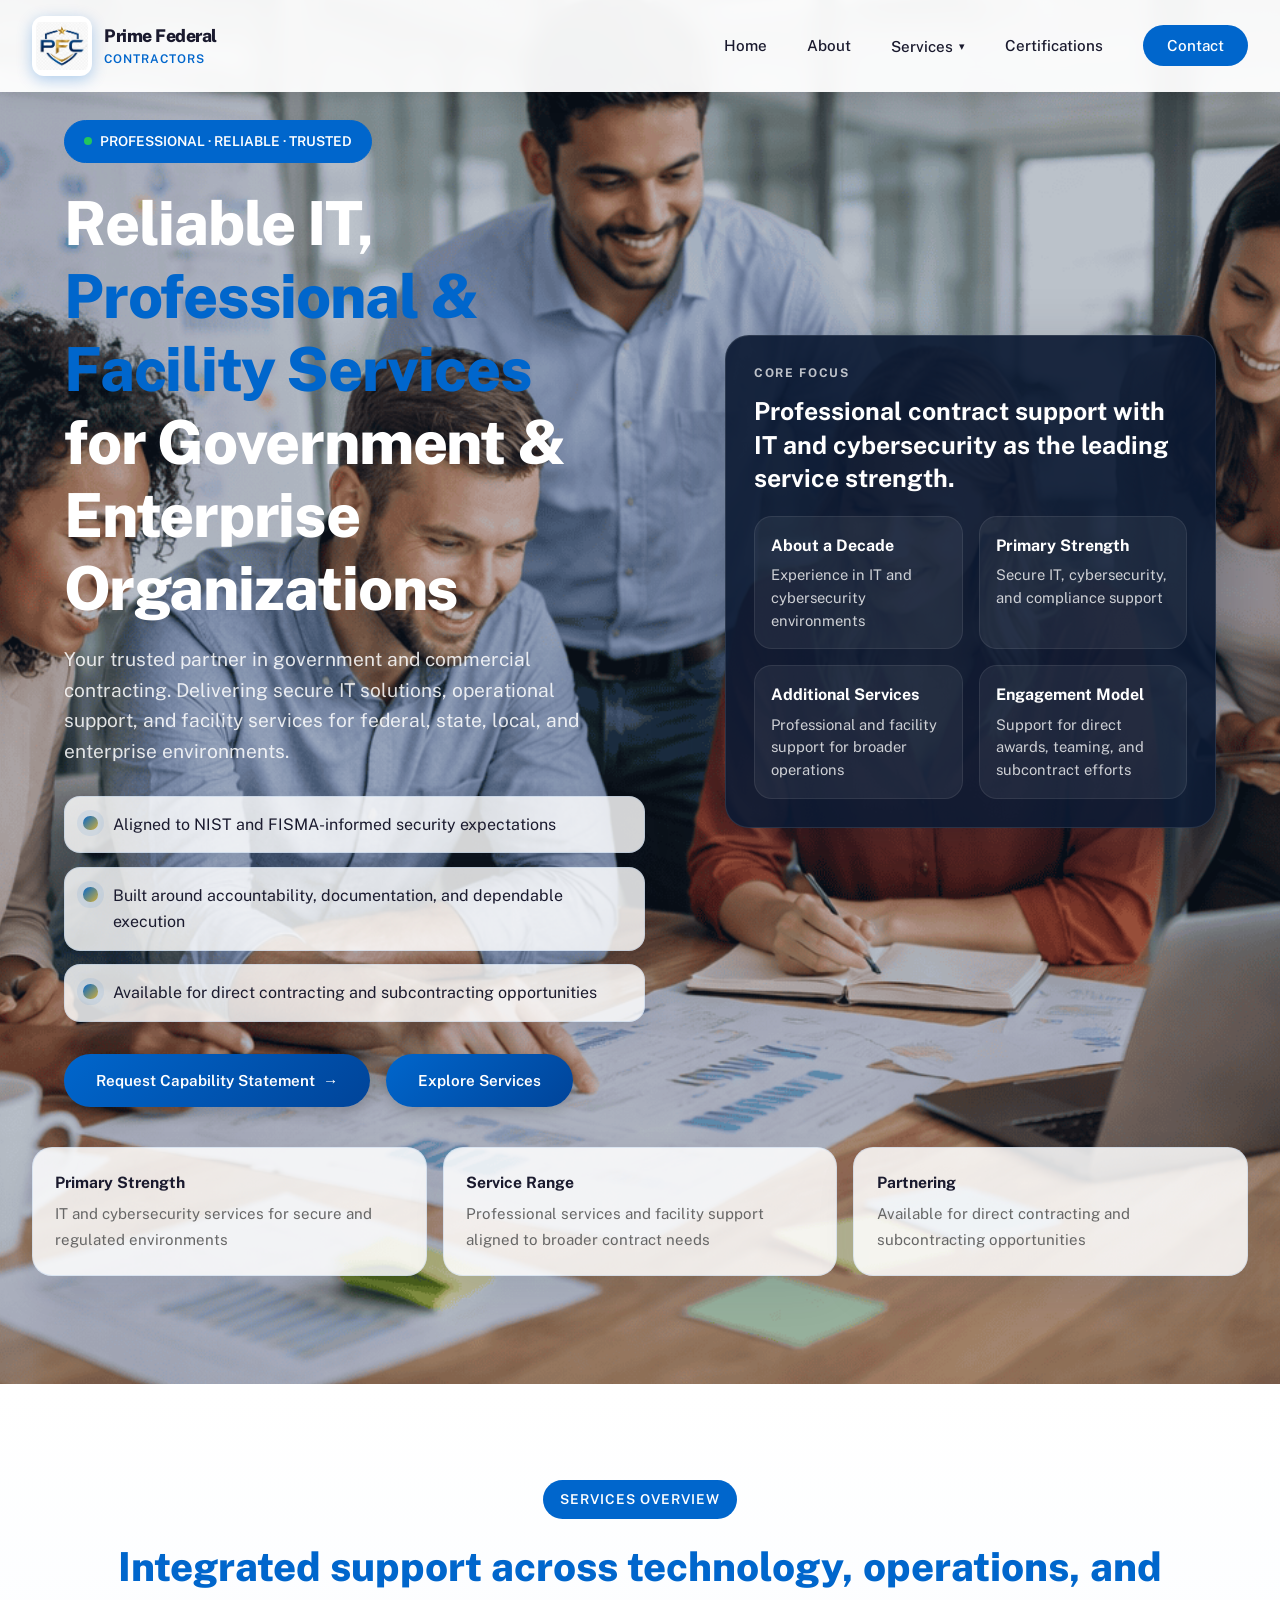
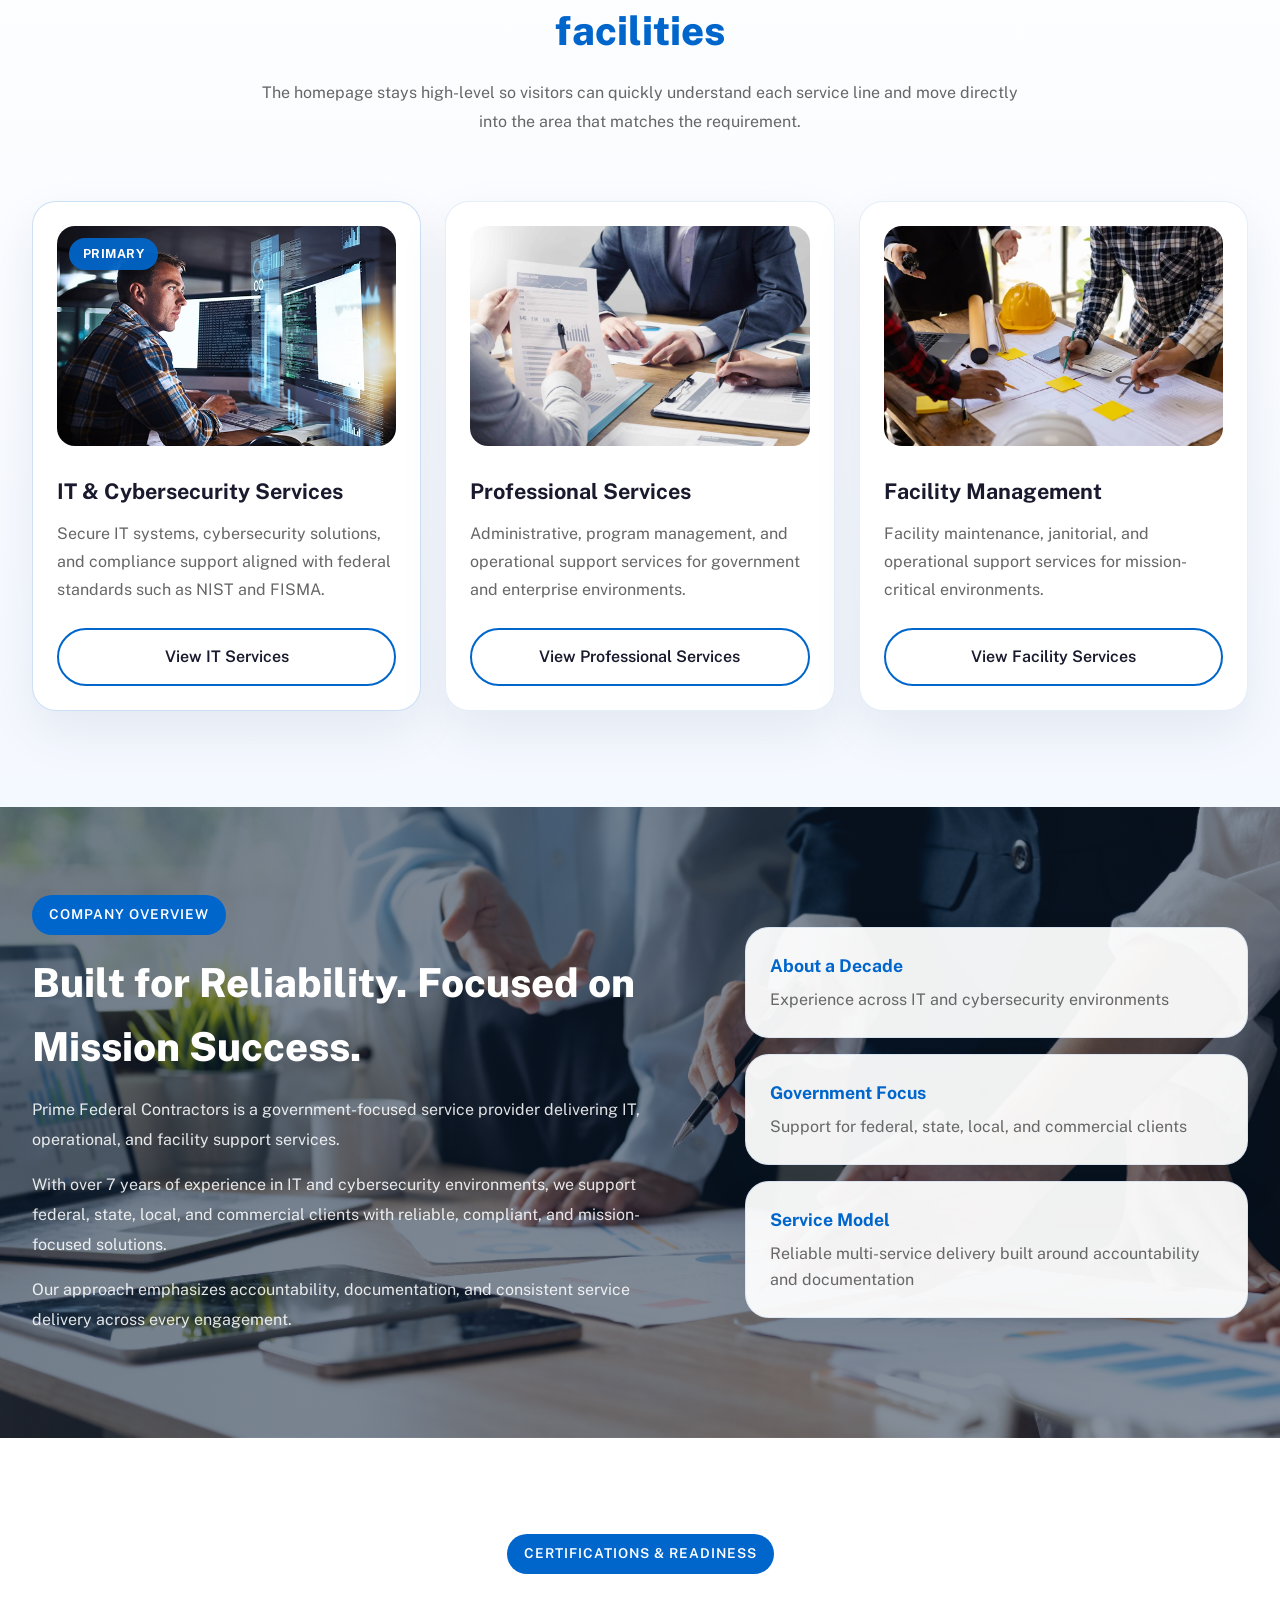
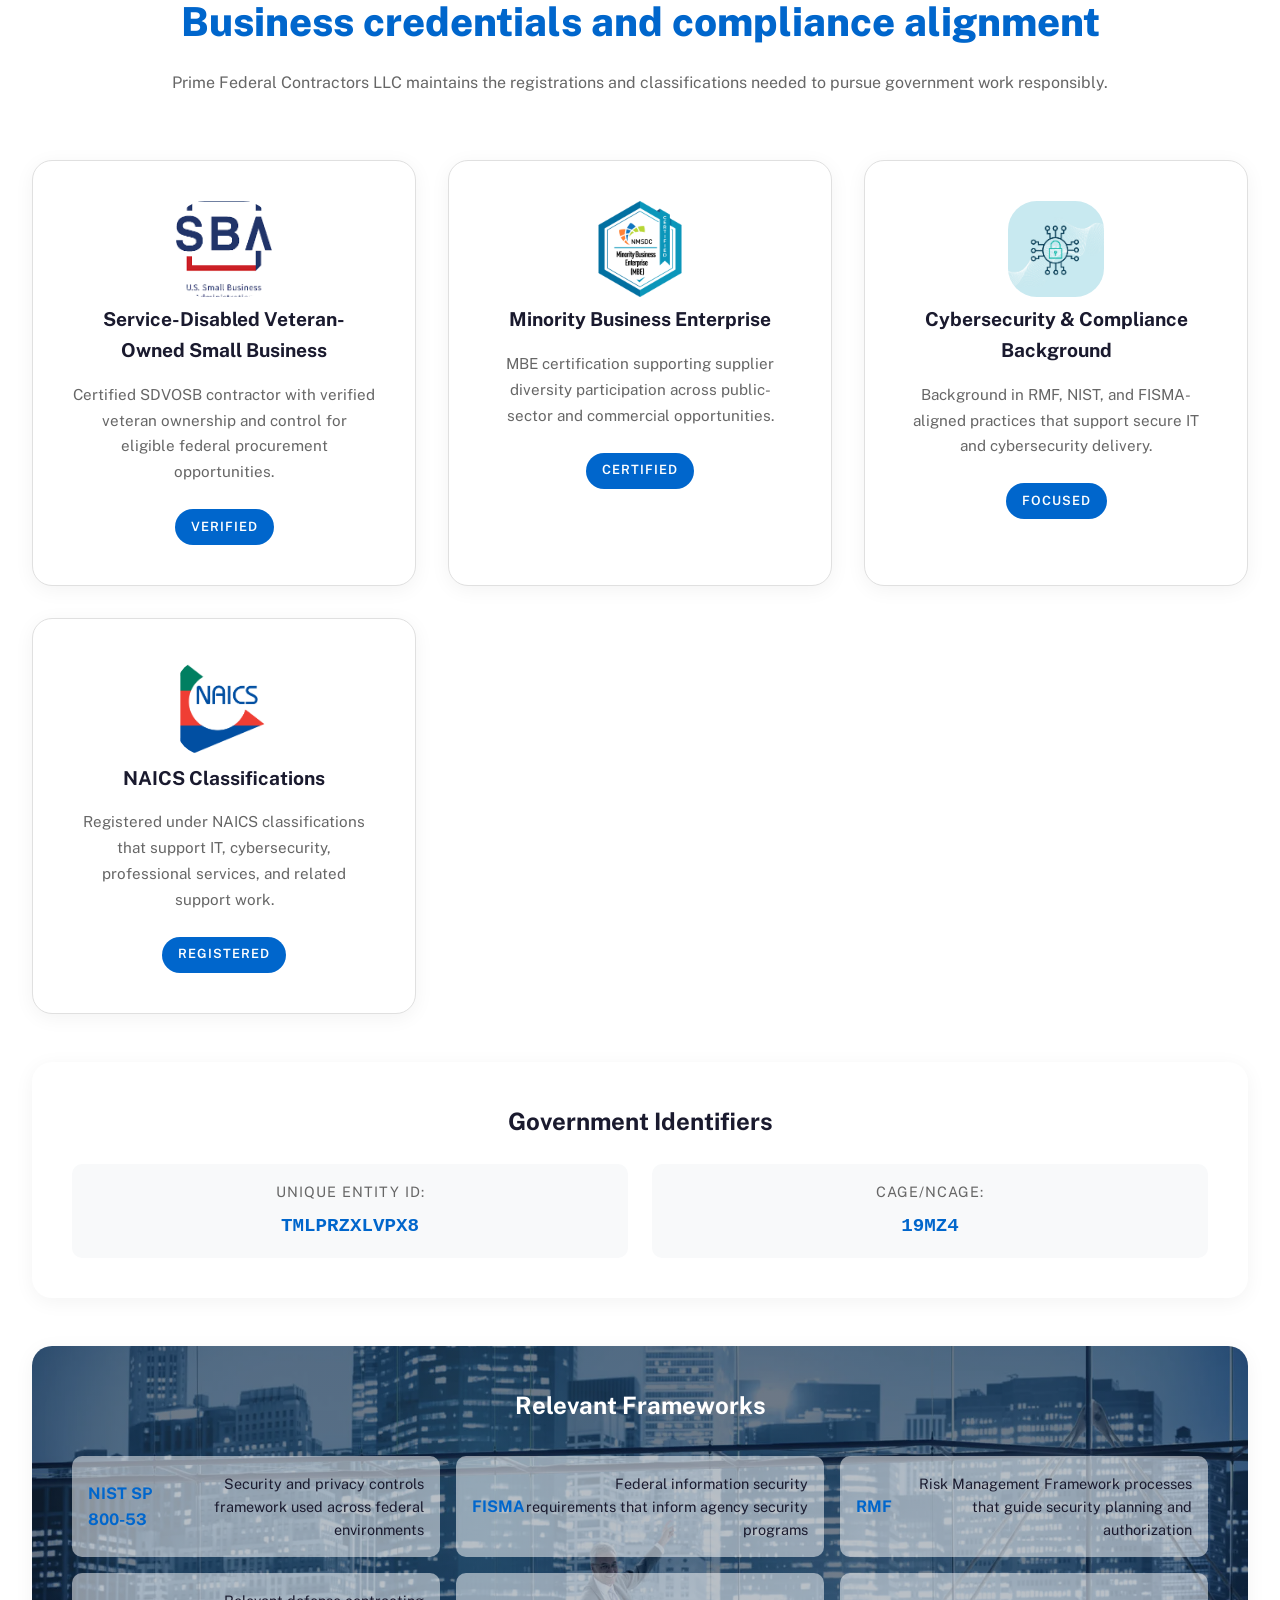
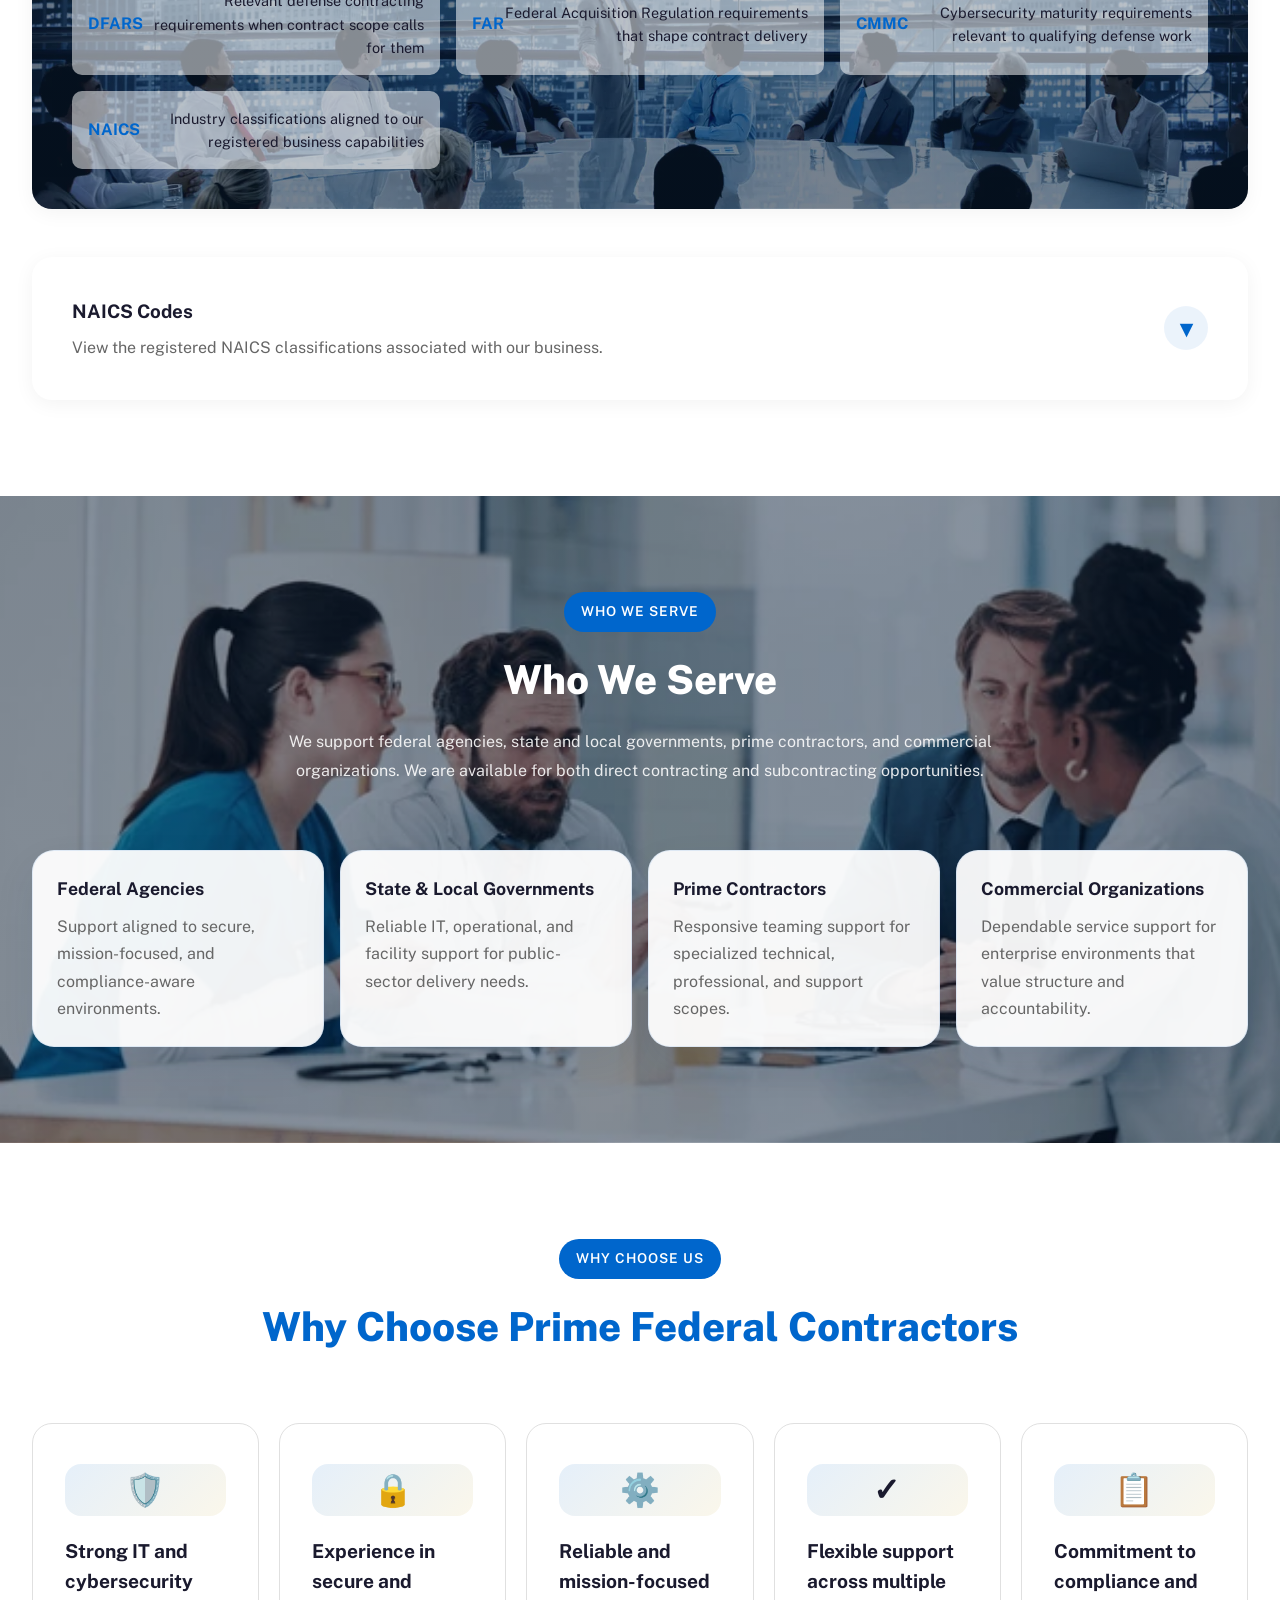
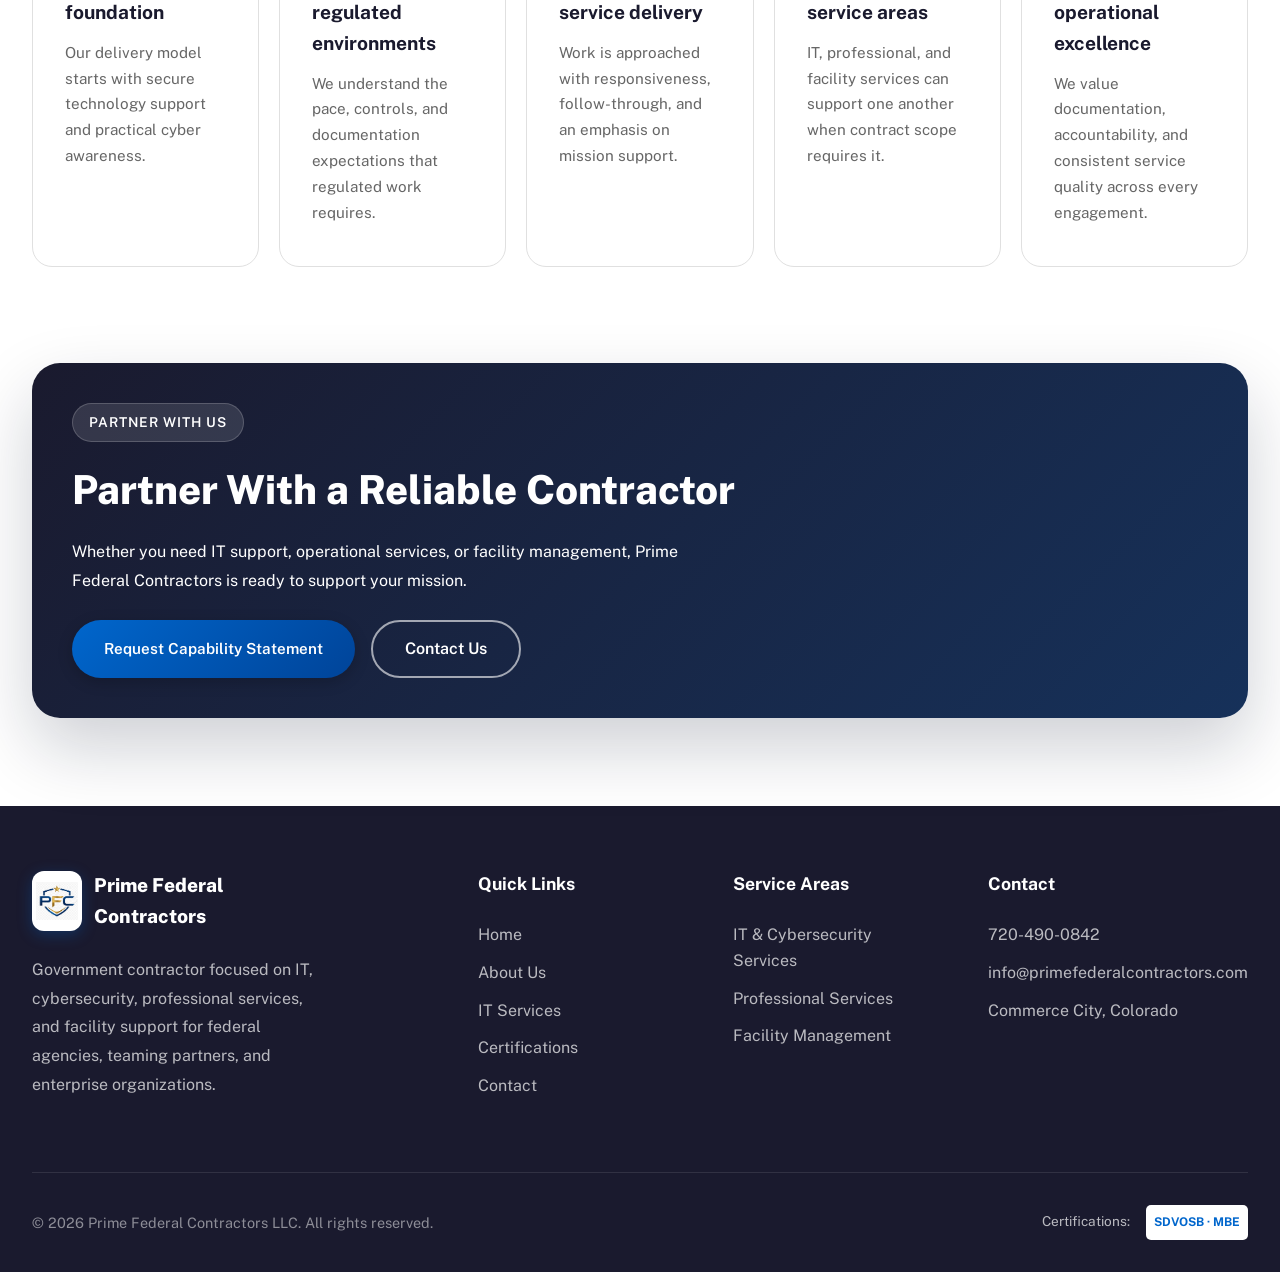
==== commit 3d44c691: "about a decade" ====
--- a/index.html
+++ b/index.html
@@ -123,7 +123,7 @@
                     <h3>Professional contract support with IT and cybersecurity as the leading service strength.</h3>
                     <div class="hero-brief-grid">
                         <div class="hero-brief-item">
-                            <strong>About Decade</strong>
+                            <strong>About a Decade</strong>
                             <span>Experience in IT and cybersecurity environments</span>
                         </div>
                         <div class="hero-brief-item">
@@ -205,7 +205,7 @@
 
             <div class="home-about-cards animate-on-scroll delay-2">
                 <div class="home-about-card">
-                    <strong>About Decade</strong>
+                    <strong>About a Decade</strong>
                     <span>Experience across IT and cybersecurity environments</span>
                 </div>
                 <div class="home-about-card">
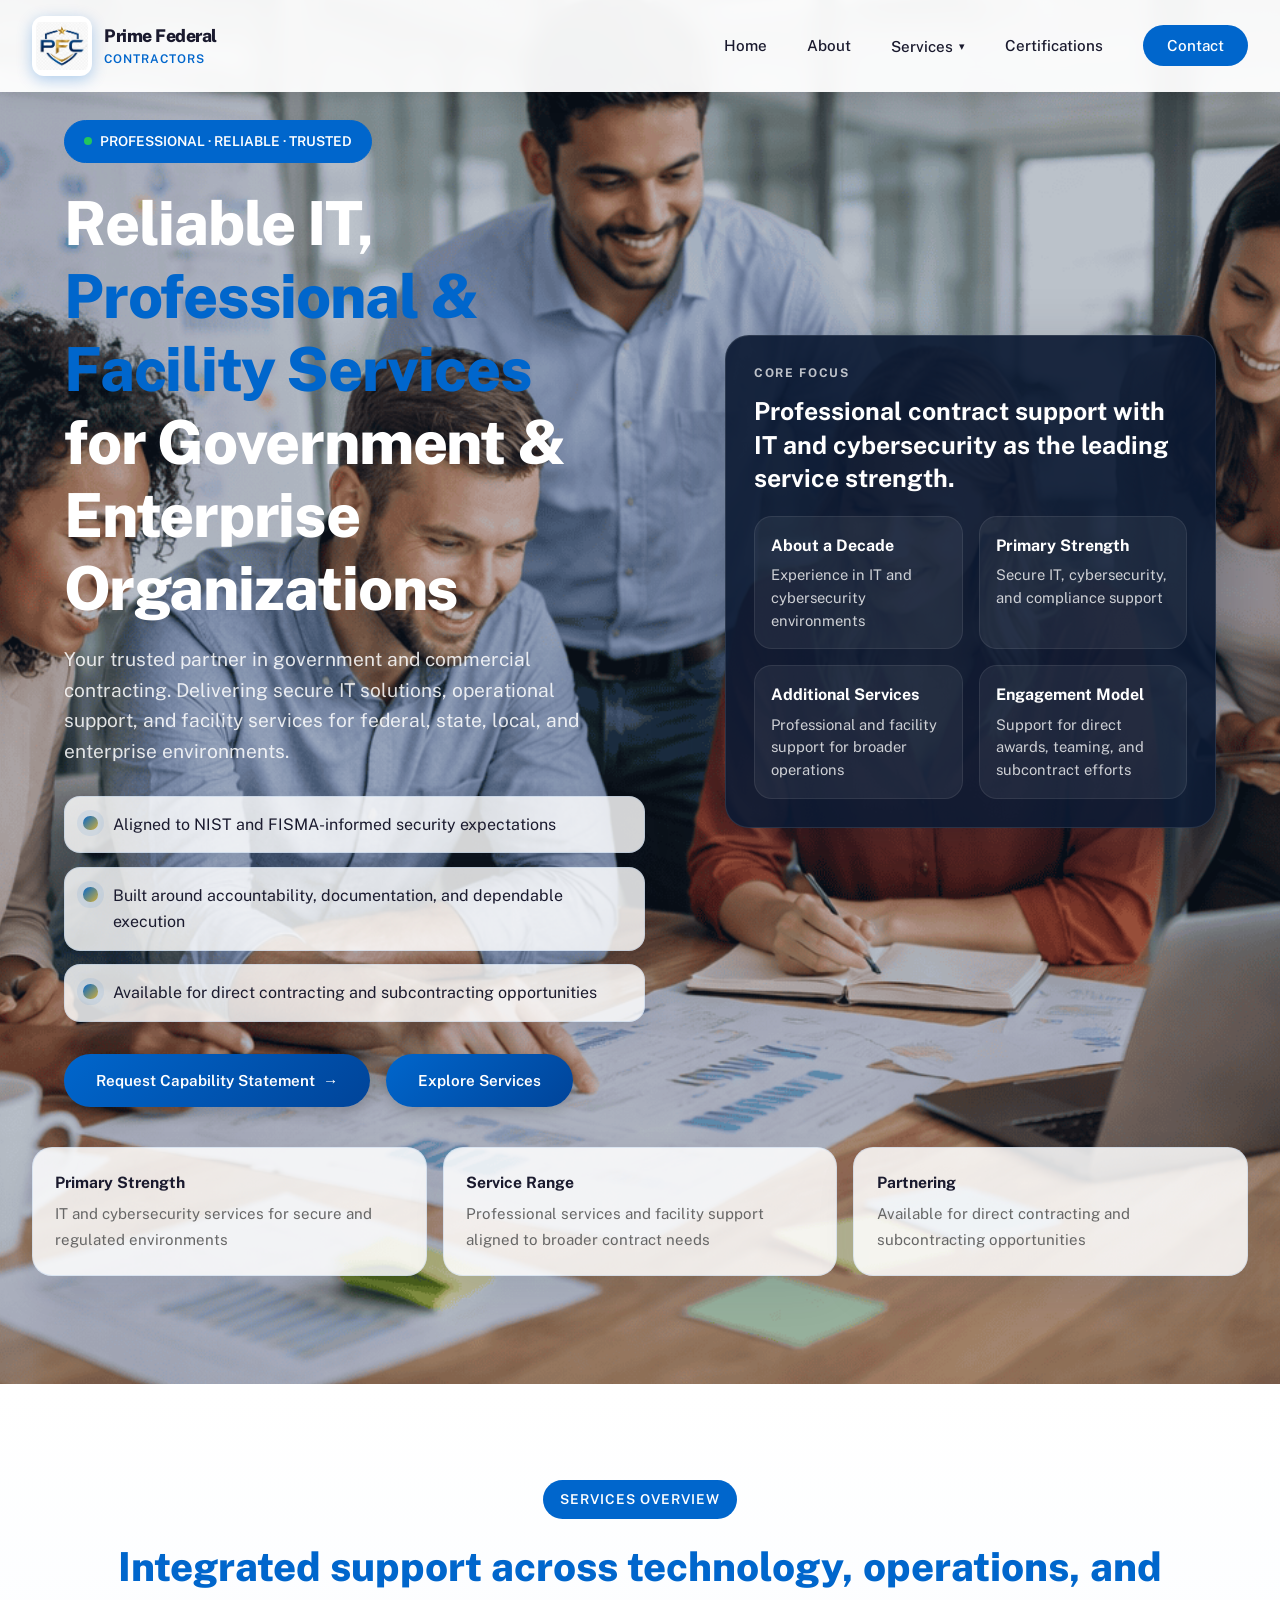
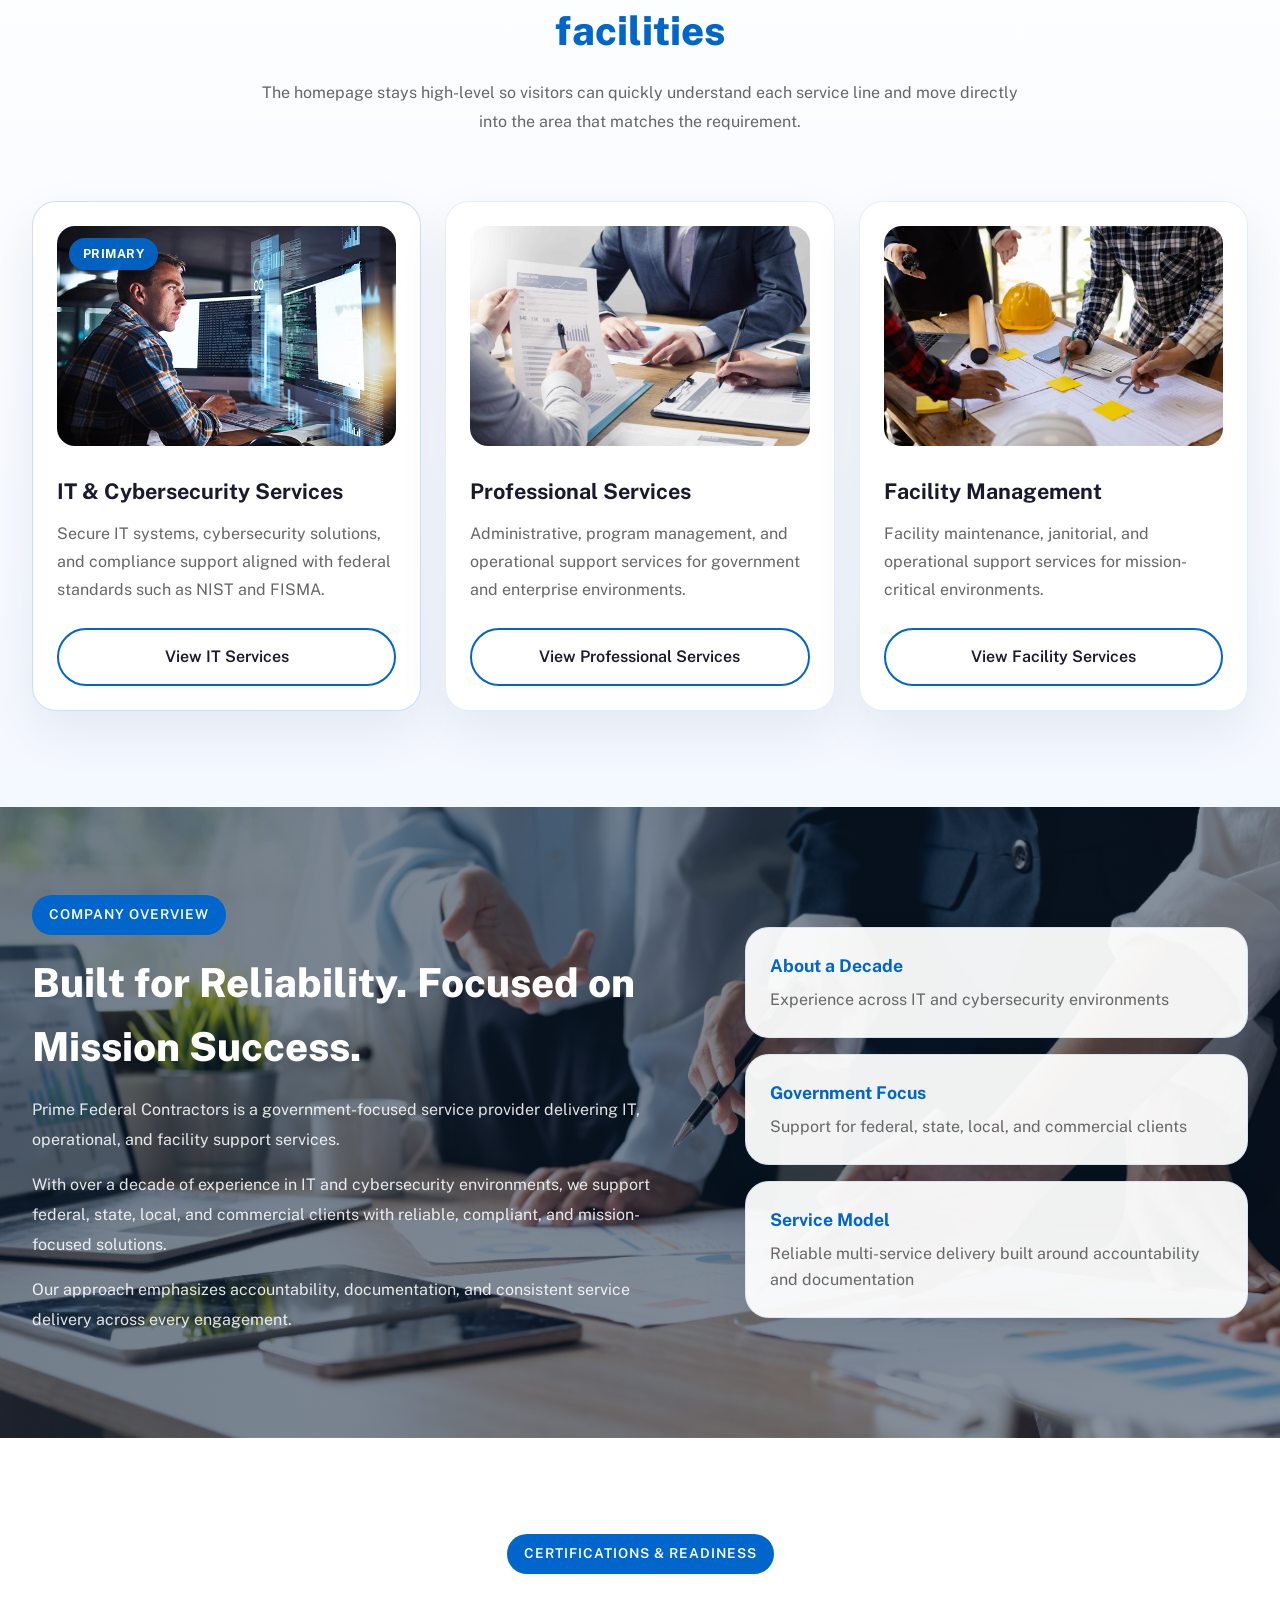
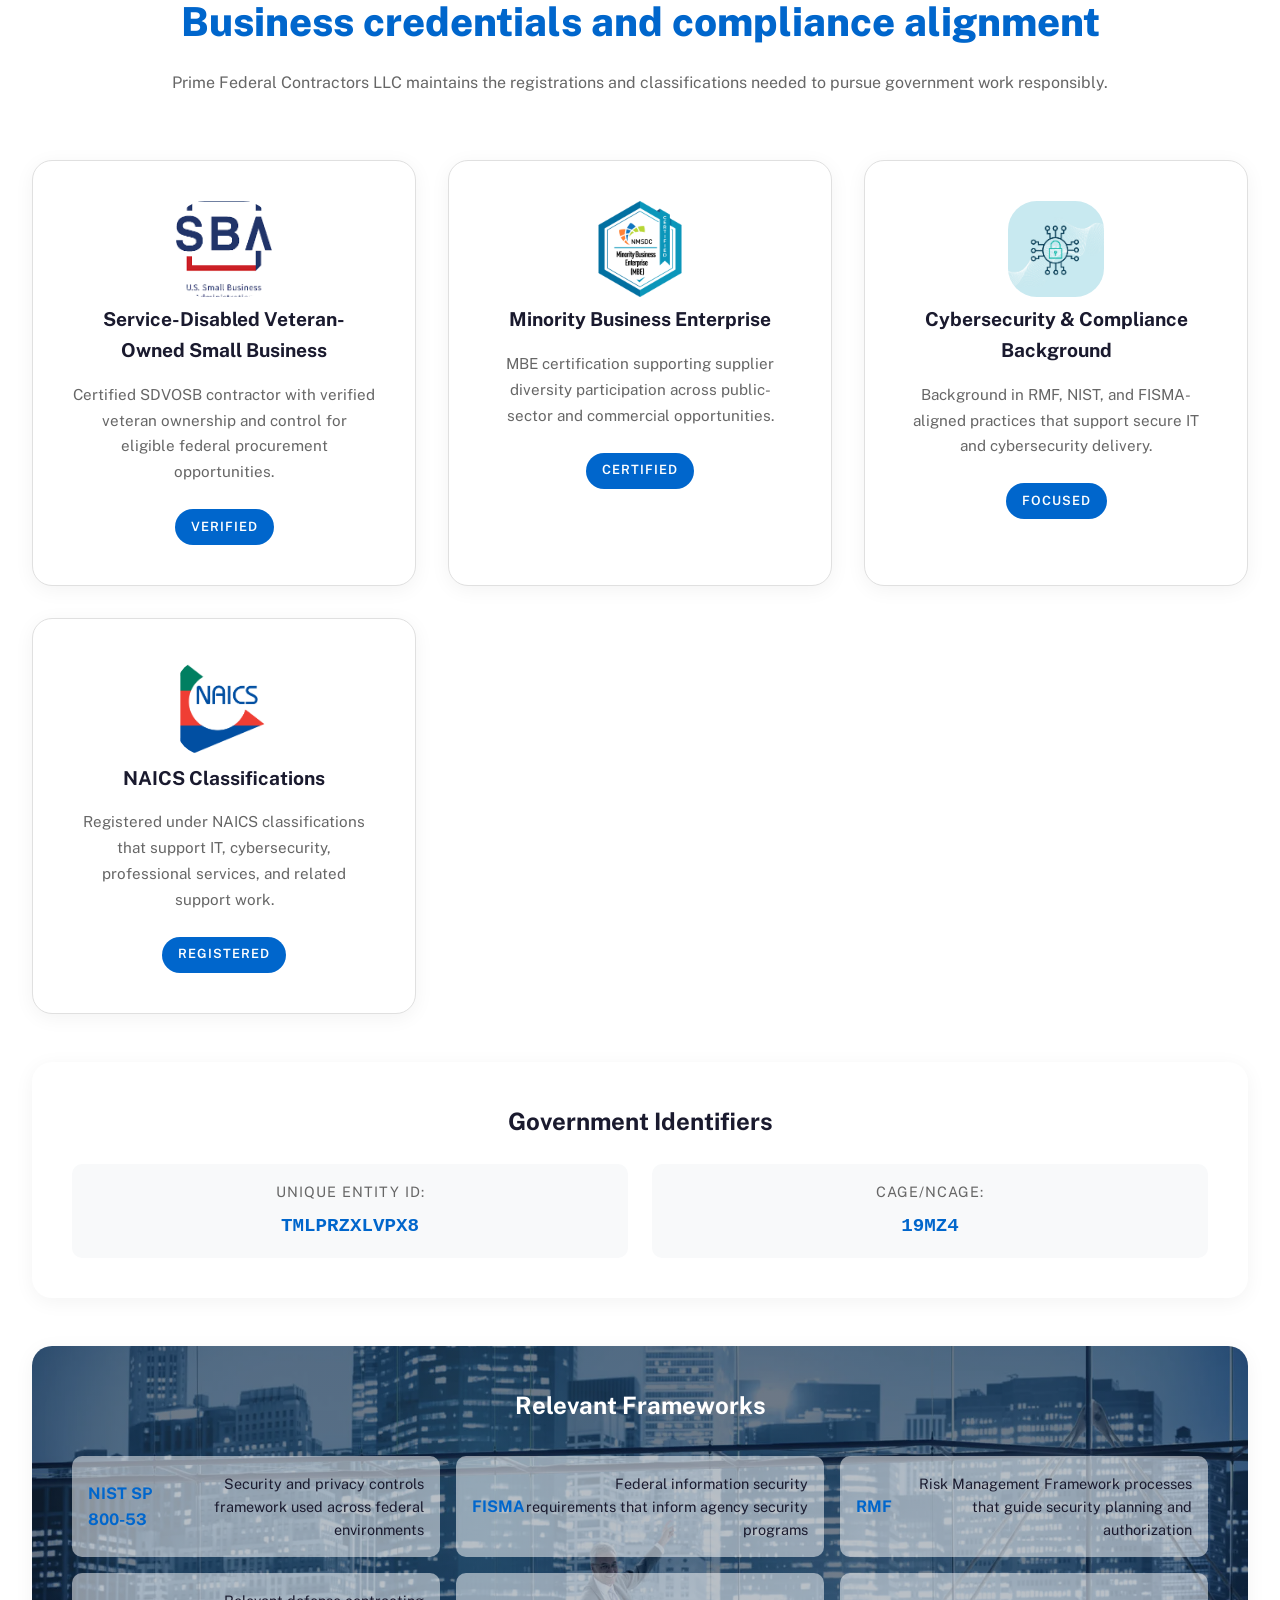
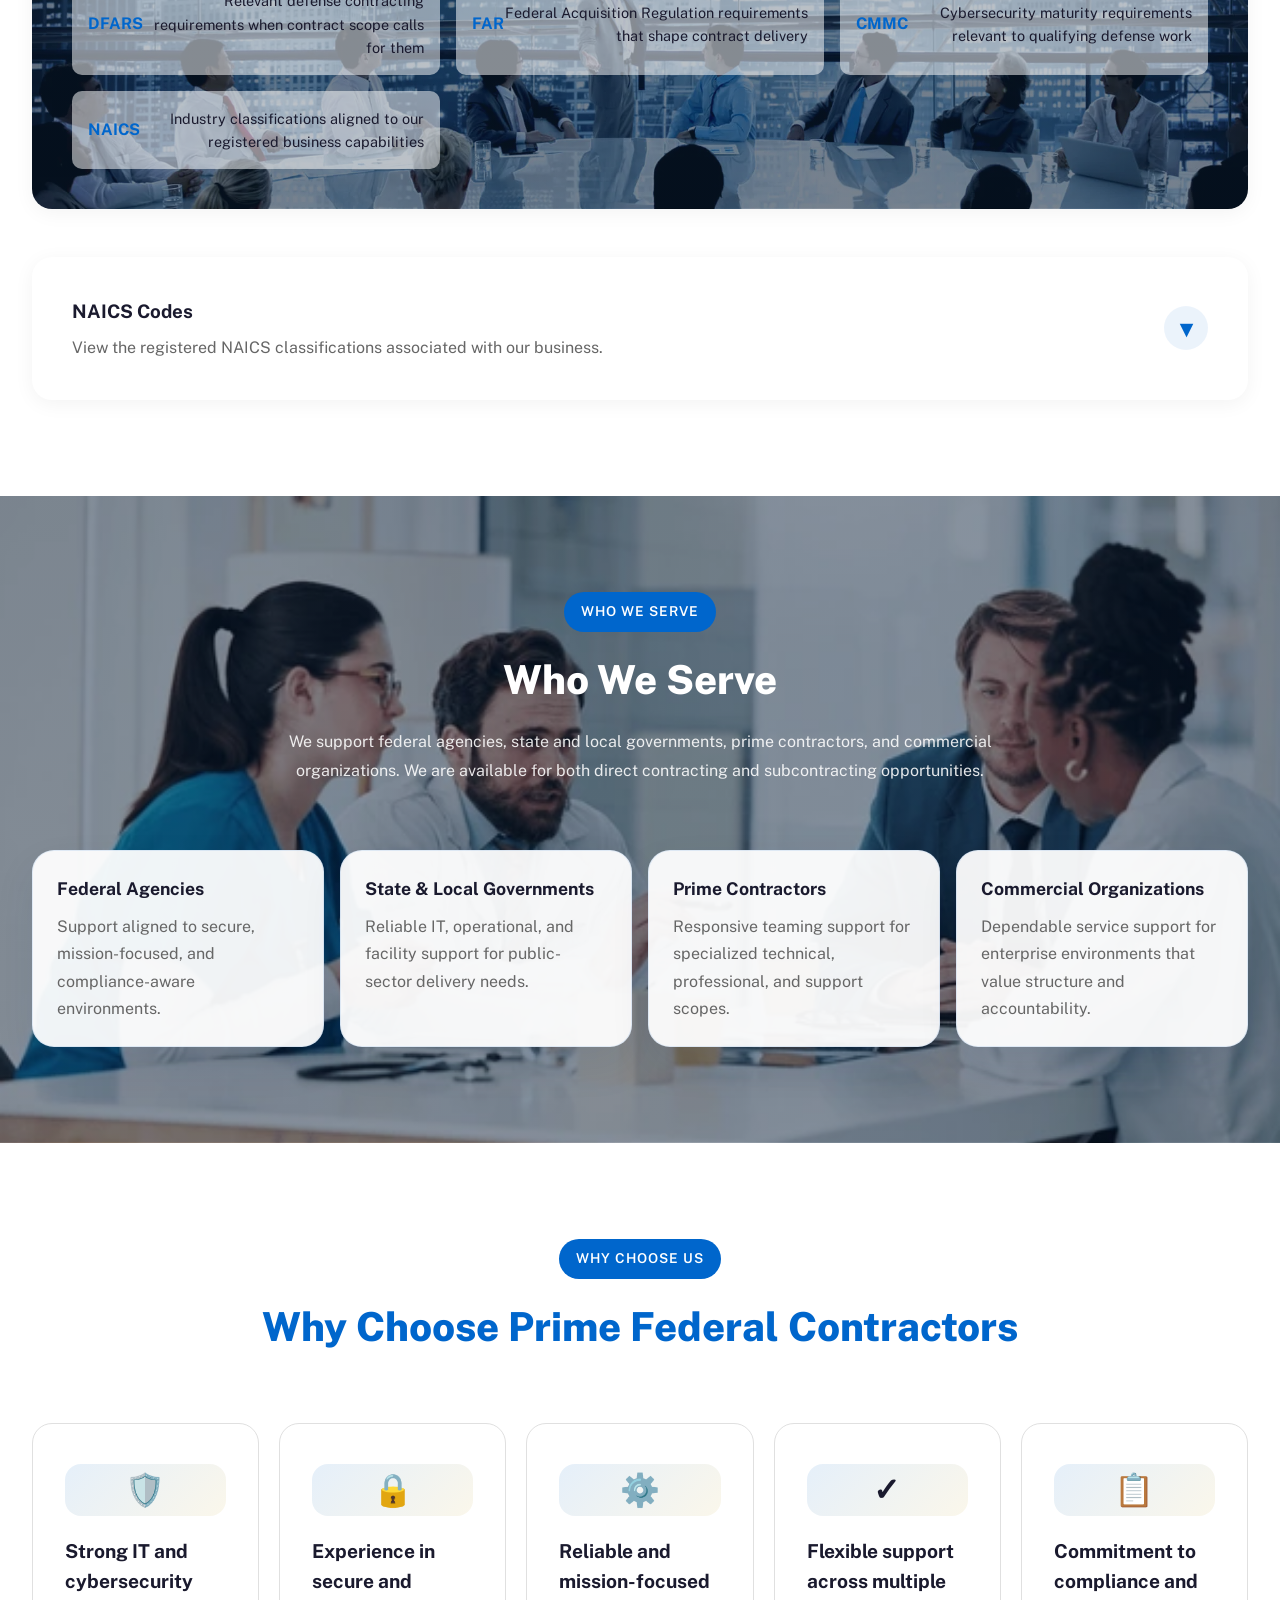
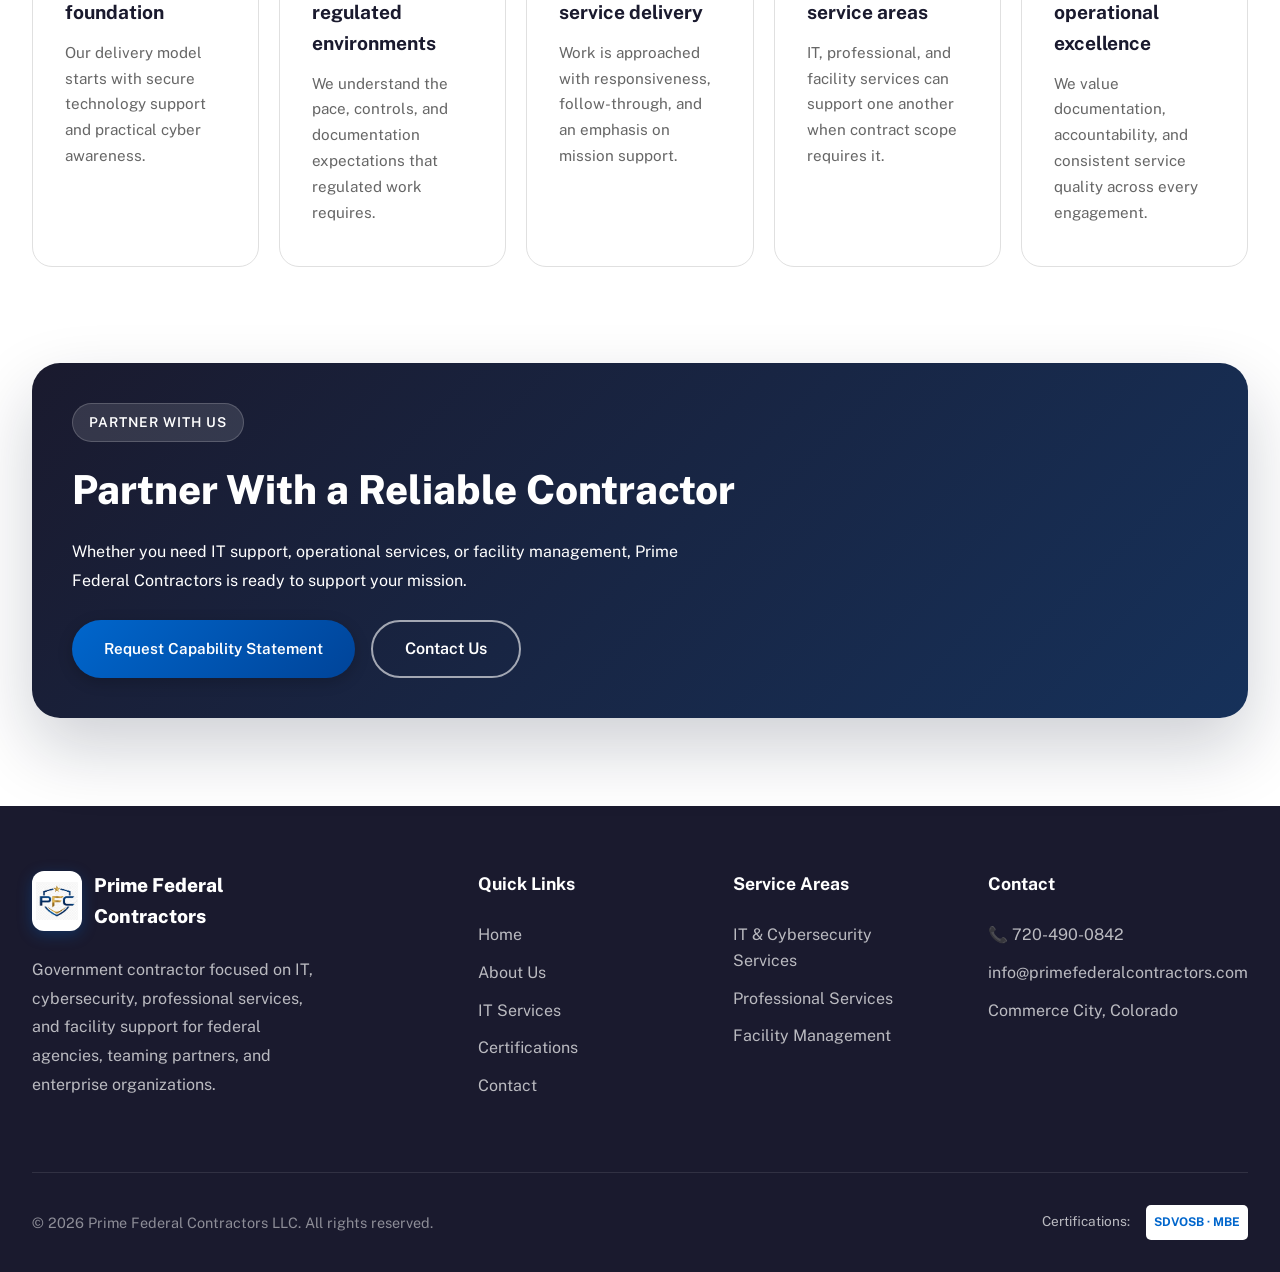
==== commit f931240e: "about a decade" ====
--- a/index.html
+++ b/index.html
@@ -199,7 +199,7 @@
                 <span class="section-tag">Company Overview</span>
                 <h2 class="section-title">Built for Reliability. Focused on Mission Success.</h2>
                 <p>Prime Federal Contractors is a government-focused service provider delivering IT, operational, and facility support services.</p>
-                <p>With over 7 years of experience in IT and cybersecurity environments, we support federal, state, local, and commercial clients with reliable, compliant, and mission-focused solutions.</p>
+                <p>With over a decade of experience in IT and cybersecurity environments, we support federal, state, local, and commercial clients with reliable, compliant, and mission-focused solutions.</p>
                 <p>Our approach emphasizes accountability, documentation, and consistent service delivery across every engagement.</p>
             </div>
 
@@ -449,7 +449,7 @@
             <div class="footer-column">
                 <h4>Contact</h4>
                 <ul class="footer-links">
-                    <li><a href="tel:+17204900842">720-490-0842</a></li>
+                    <li><a href="tel:+17204900842"> 📞 720-490-0842</a></li>
                     <li><a href="mailto:info@primefederalcontractors.com">info@primefederalcontractors.com</a></li>
                     <li><a href="./contact.html">Commerce City, Colorado</a></li>
                 </ul>
